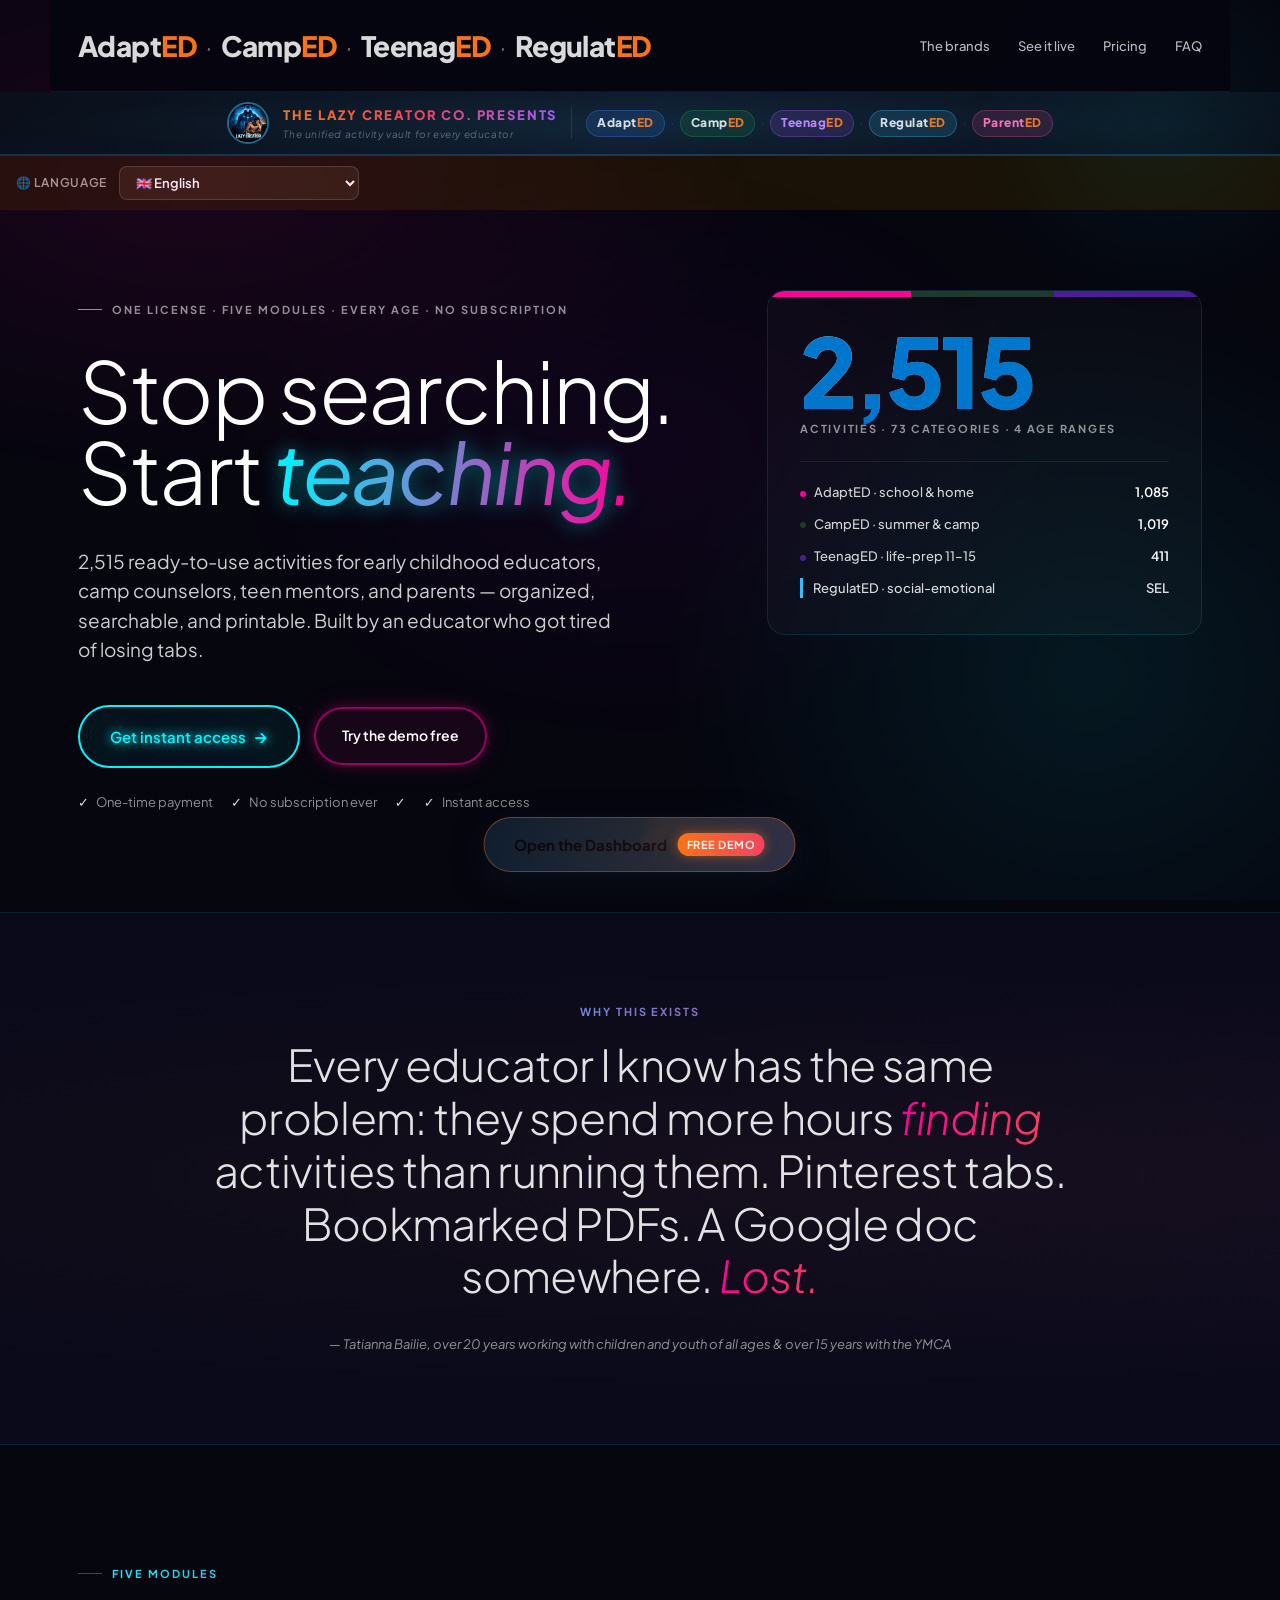
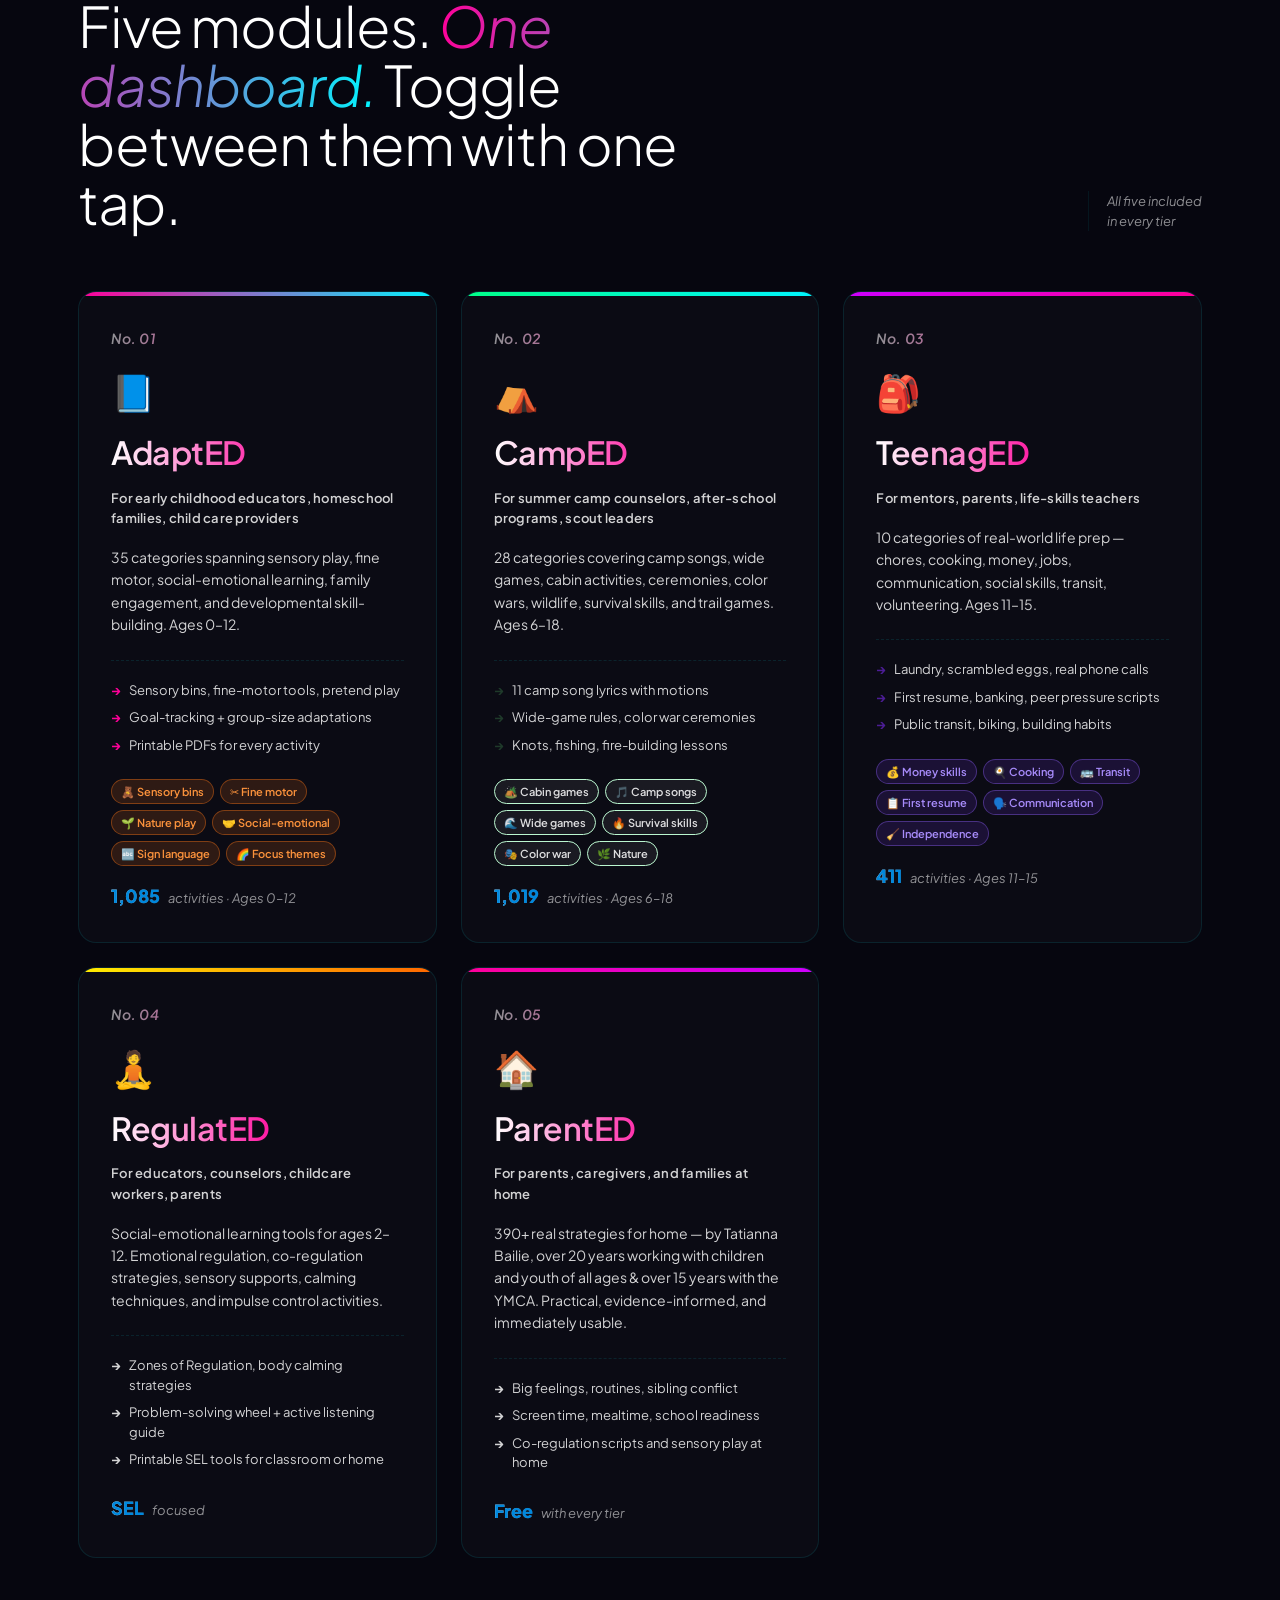
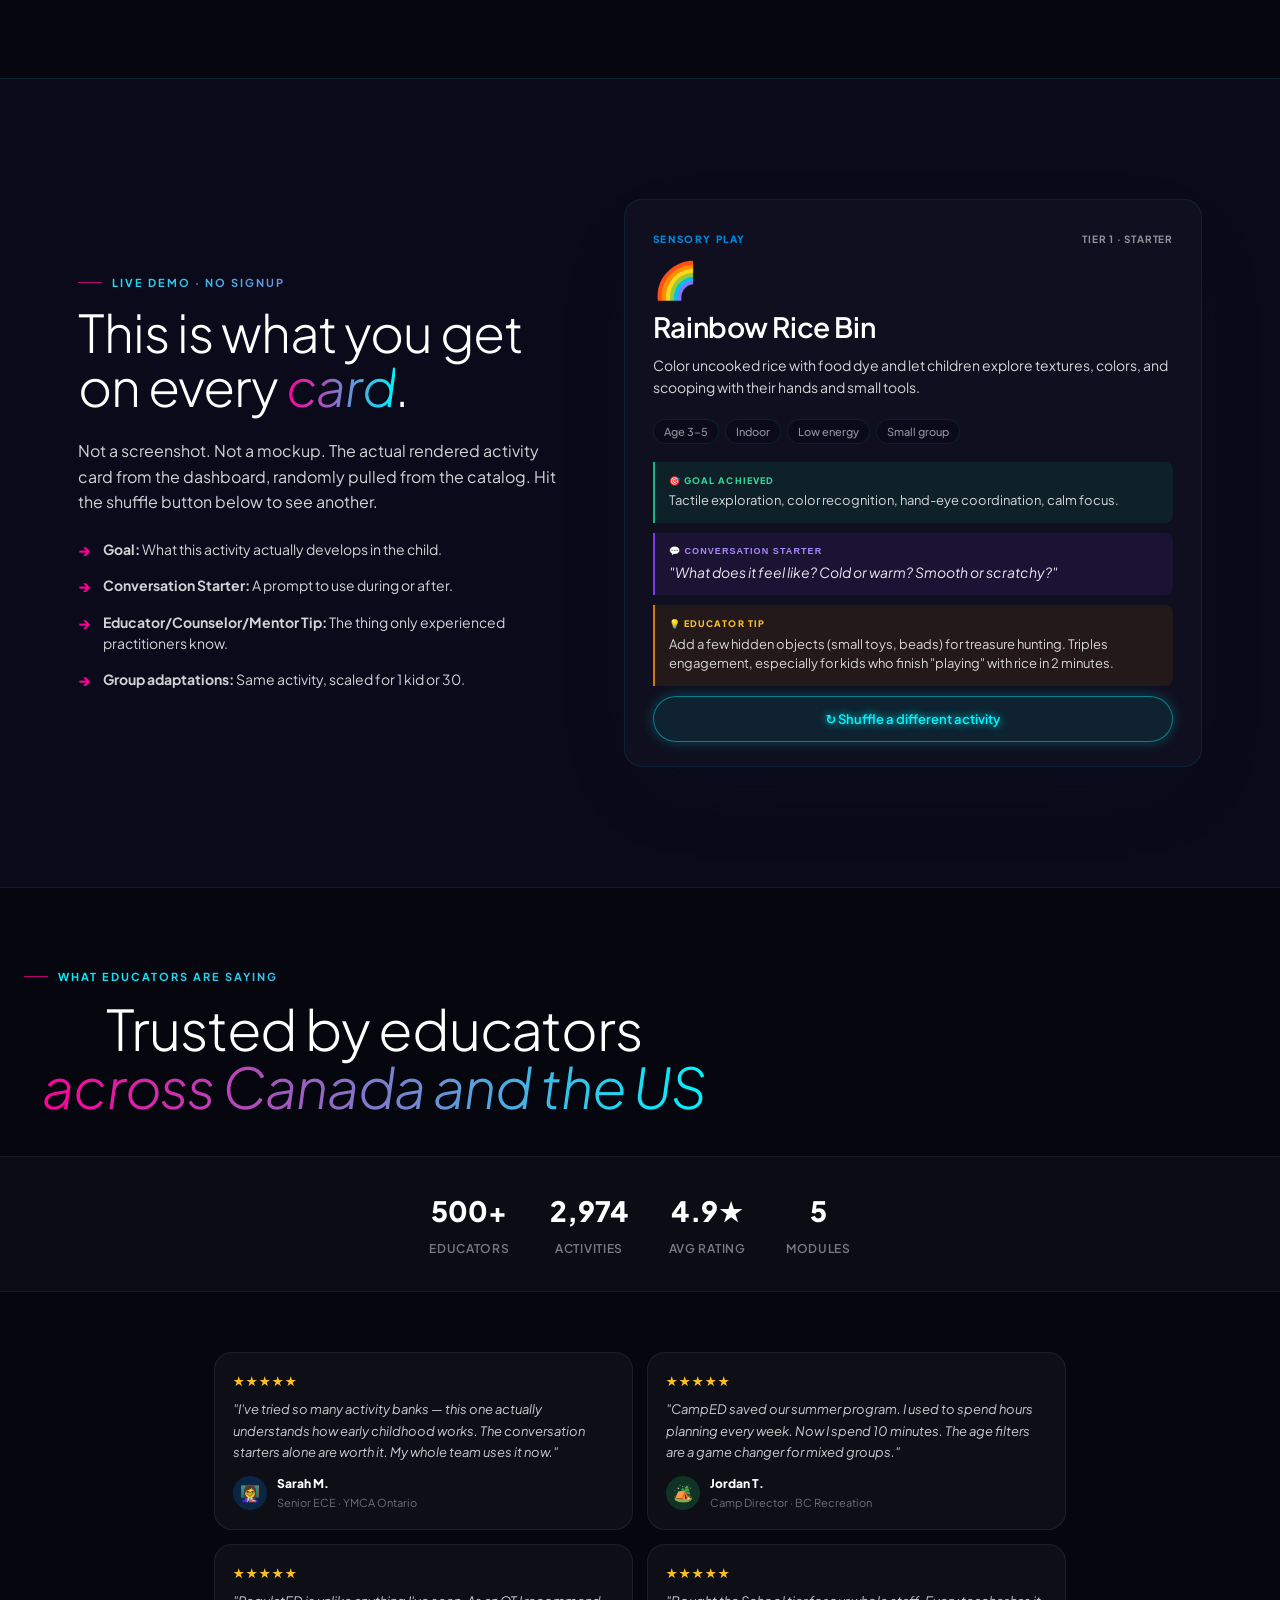
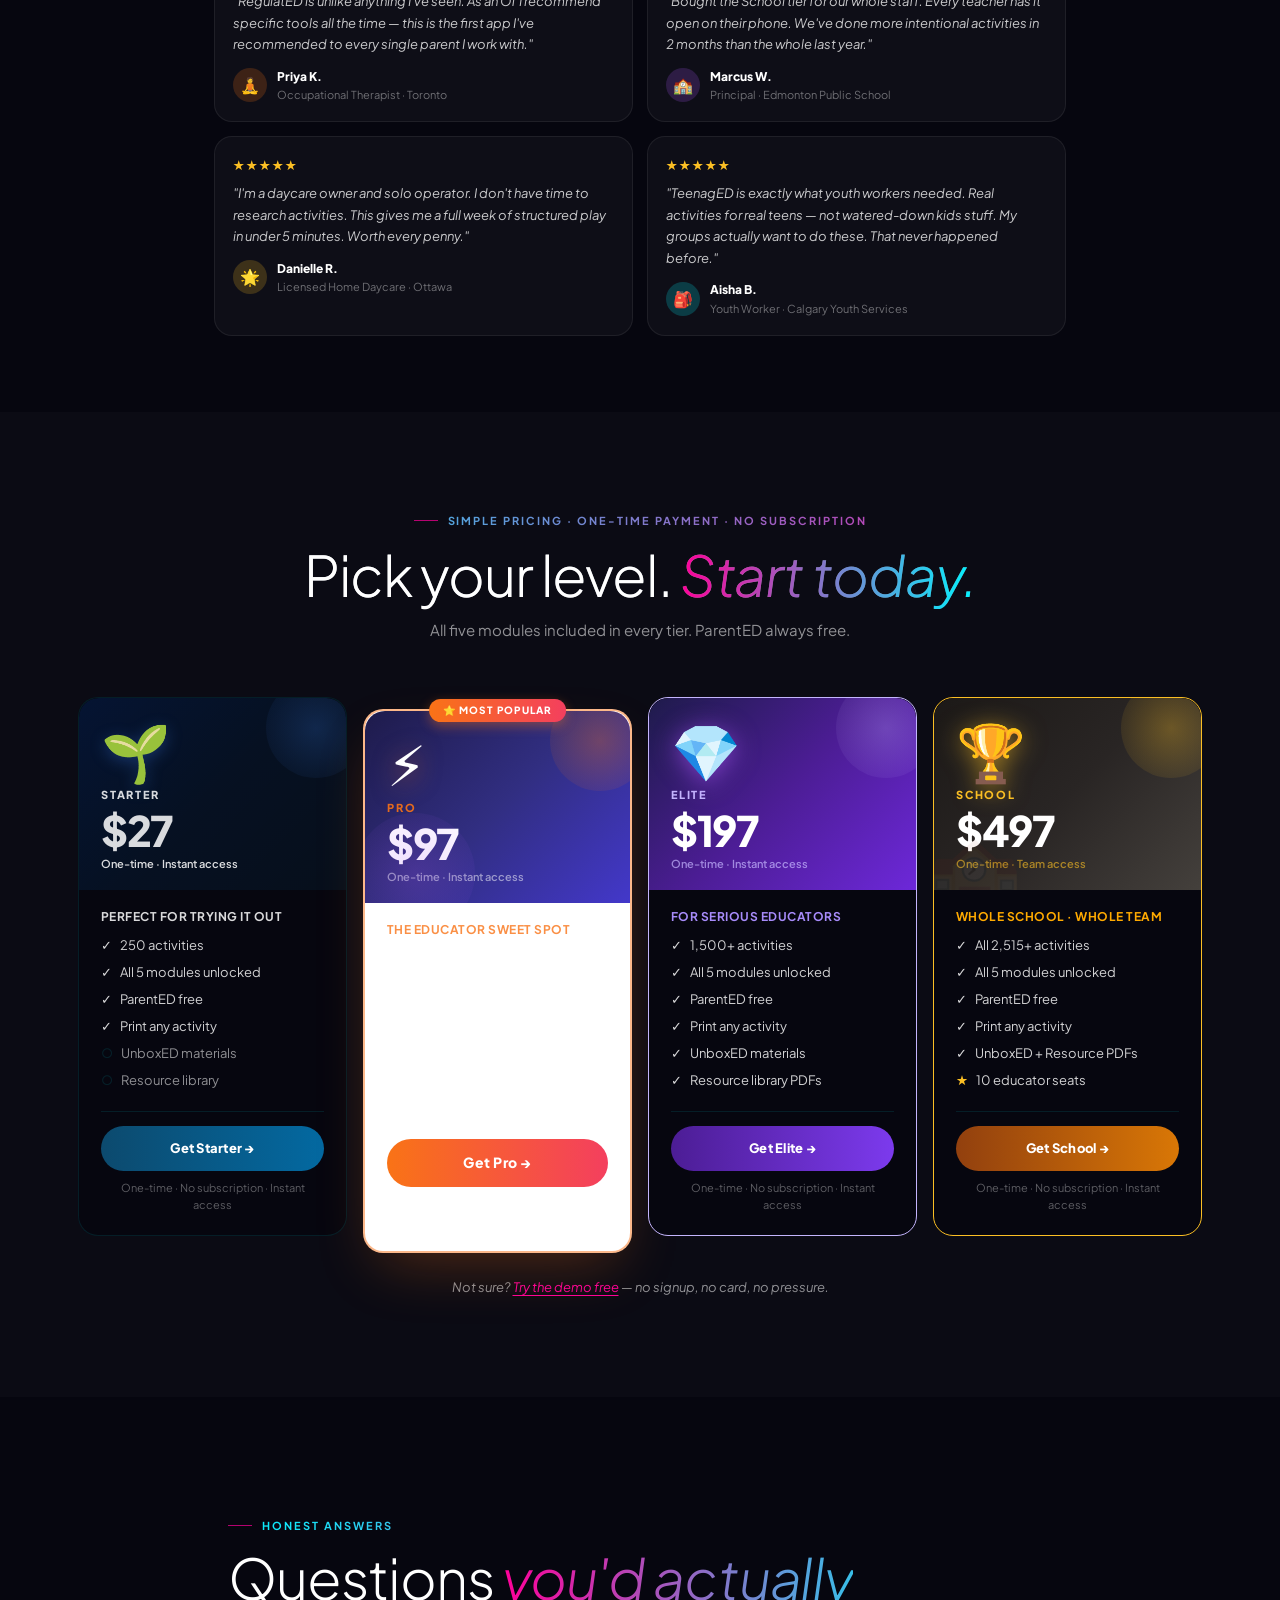
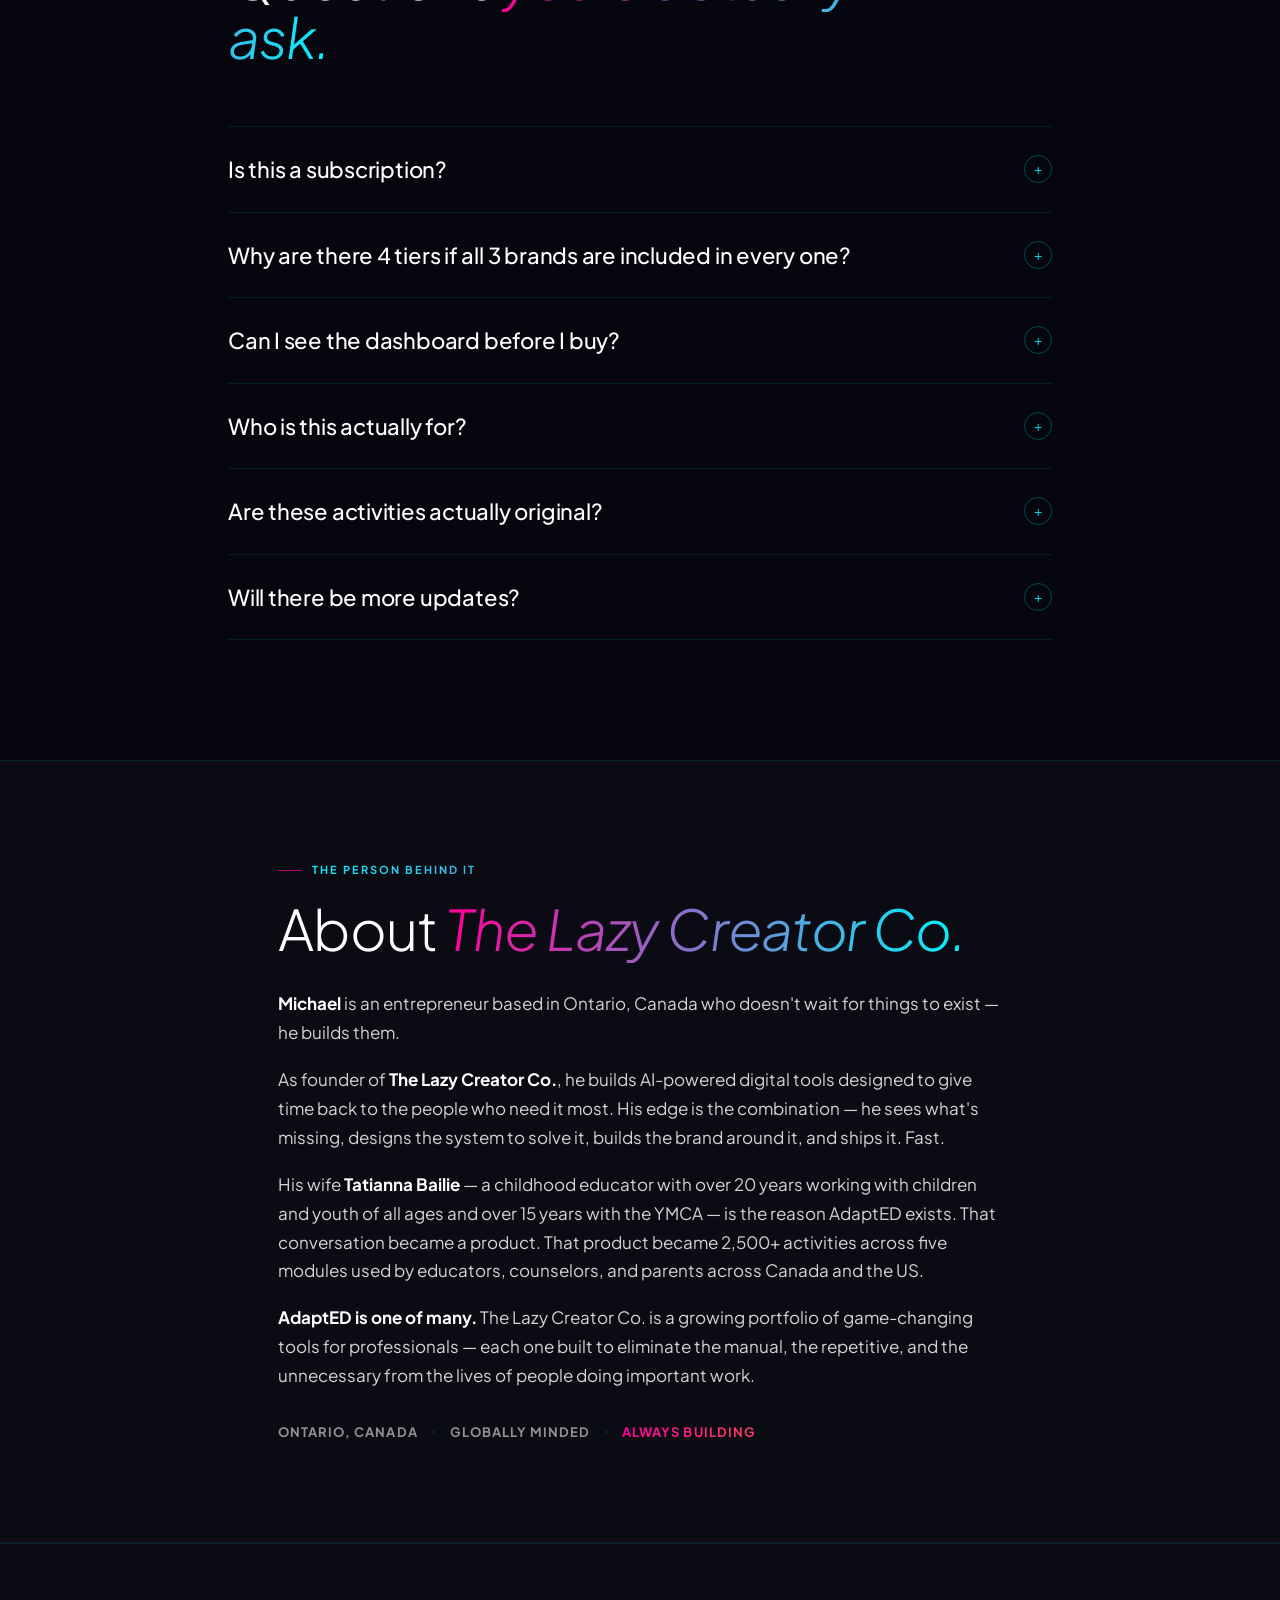
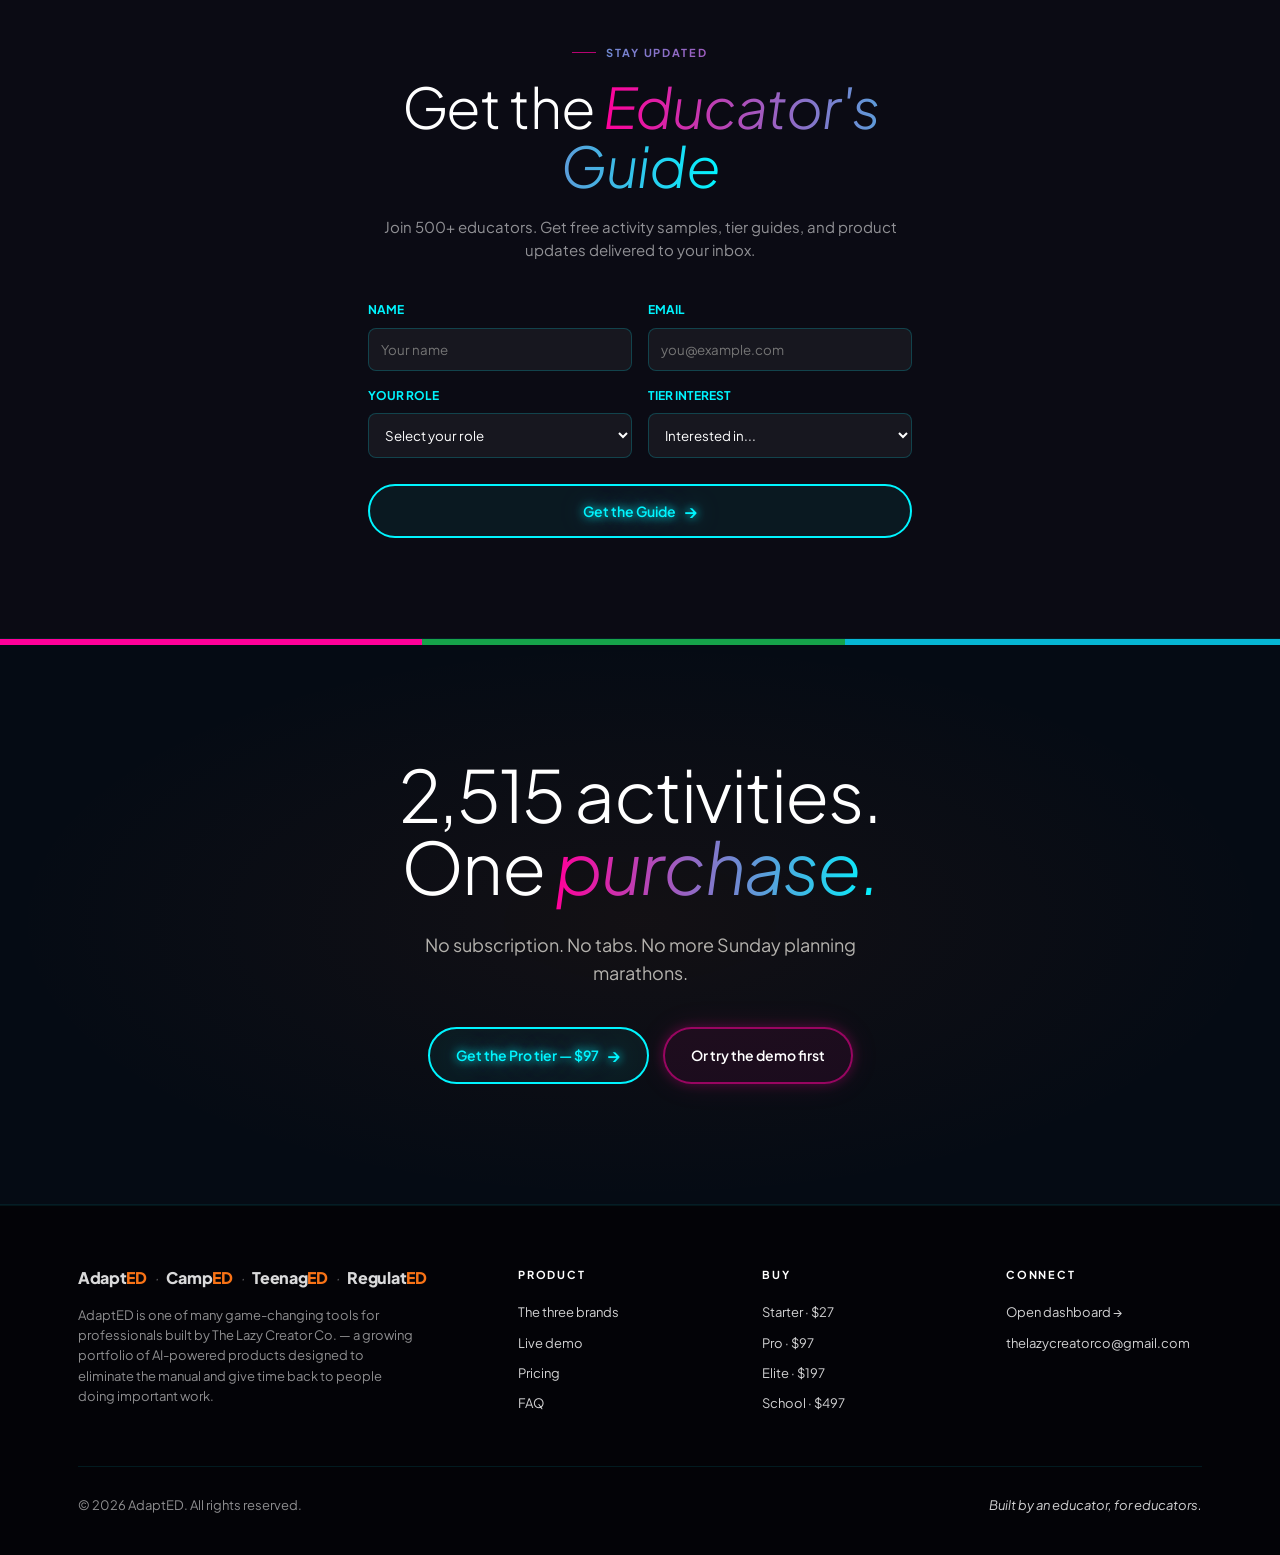
==== index.html @ 321ce607 "🚀 ELITE DEPLOY: Zero-Cost GAS Automation + Elite Visual Layer" ====
<!DOCTYPE html>
<html lang="en">
<head>
<meta charset="UTF-8">
<meta name="viewport" content="width=device-width,initial-scale=1">
<title>AdaptED · CampED · TeenagED — One Activity Vault for Every Educator, Counselor, and Mentor</title>
<meta name="description" content="2,515+ activities for educators, camps, and parents. Five modules: AdaptED, CampED, TeenagED, RegulatED, and ParentED free. One license. Every age.">
<meta property="og:title" content="The Activity Vault — One License, Every Activity">
<meta property="og:description" content="2,700+ activities. Five brand modules. Plus 550+ ParentED strategies free. From toddler sensory play to teen life-prep. Built by an educator, for educators.">
<meta property="og:type" content="website">

<link rel="preconnect" href="https://fonts.googleapis.com">
<link rel="preconnect" href="https://fonts.gstatic.com" crossorigin>
<link href="https://fonts.googleapis.com/css2?family=Plus+Jakarta+Sans:ital,wght@0,400;0,500;0,600;0,700;0,800;1,400;1,700&display=swap" rel="stylesheet">

<style>
:root{
  --paper:#faf6ee;
  --paper-2:#f3edde;
  --ink:#0f1d2e;
  --ink-2:#3b4659;
  --ink-3:#6b7a8e;
  --line:#e3dccb;
  --rule:#d4c9a8;
  --a:#e8601a;       /* AdaptED orange */
  --c:#1f3a2a;       /* CampED forest */
  --t:#4c1d95;       /* TeenagED purple */
  --t-accent:#06b6d4;
  --max:1180px;
}
*{box-sizing:border-box;margin:0;padding:0}
html{scroll-behavior:smooth;background:#faf6ee}
body{
  font-family:'Plus Jakarta Sans',system-ui,sans-serif;
  background:#faf6ee!important;
  color:var(--ink);
  font-size:17px;
  line-height:1.55;
  -webkit-font-smoothing:antialiased;
  text-rendering:optimizeLegibility;
}
img{max-width:100%;display:block}
a{color:inherit;text-decoration:none}
::selection{background:var(--ink);color:var(--paper)}

/* Editorial container with optical centering */
.wrap{max-width:var(--max);margin:0 auto;padding:0 28px}


/* ═══════════ GLOBAL ANIMATED EFFECTS ═══════════ */
@keyframes titleShimmer{0%{background-position:0% 50%}50%{background-position:100% 50%}100%{background-position:0% 50%}}
@keyframes fadeUp{from{opacity:0;transform:translateY(24px)}to{opacity:1;transform:translateY(0)}}
@keyframes glow{0%,100%{text-shadow:0 0 20px rgba(232,96,26,0.3)}50%{text-shadow:0 0 40px rgba(232,96,26,0.6),0 0 80px rgba(232,96,26,0.2)}}
@keyframes borderPulse{0%,100%{box-shadow:0 0 0 0 rgba(232,96,26,0.2)}50%{box-shadow:0 0 0 8px rgba(232,96,26,0)}}
@keyframes gradientBG{0%{background-position:0% 50%}50%{background-position:100% 50%}100%{background-position:0% 50%}}

/* Animated hero title */
h1.hero-title{
  animation:fadeUp 0.9s cubic-bezier(0.22,1,0.36,1) both;
}
h1.hero-title em{
  background:linear-gradient(90deg,#e8601a,#f43f5e,#a855f7,#3b82f6,#e8601a);
  background-size:300% 100%;
  -webkit-background-clip:text;-webkit-text-fill-color:transparent;background-clip:text;
  animation:titleShimmer 5s ease infinite;
}

/* Section eyebrows — shimmer */
.section-eyebrow,.problem-eyebrow{
  background:linear-gradient(90deg,#e8601a,#f97316,#e8601a);
  background-size:200% 100%;
  -webkit-background-clip:text;-webkit-text-fill-color:transparent;background-clip:text;
  animation:titleShimmer 3s ease infinite;
}
/* override the ::before line since text fill transparent affects it */
.section-eyebrow::before{background:var(--a)!important;opacity:0.7}

/* Section titles animate in */
.section-title{
  animation:fadeUp 0.8s cubic-bezier(0.22,1,0.36,1) both;
  animation-play-state:paused;
}
.section-title.in{animation-play-state:running}
.section-title em{
  background:linear-gradient(90deg,var(--a),#f43f5e,var(--a));
  background-size:200% 100%;
  -webkit-background-clip:text;-webkit-text-fill-color:transparent;background-clip:text;
  animation:titleShimmer 4s ease infinite;
}

/* Hero stat number */
.hero-stat-num{
  background:linear-gradient(135deg,var(--ink),#3b4659,var(--ink));
  background-size:200% 100%;
  -webkit-background-clip:text;-webkit-text-fill-color:transparent;background-clip:text;
  animation:titleShimmer 6s ease infinite;
}

/* Brand card names */
.brand-card-name{
  animation:fadeUp 0.7s cubic-bezier(0.22,1,0.36,1) both;
}

/* Hero stat card pulse */
.hero-stat{
  animation:borderPulse 3s ease infinite;
}

/* CTA buttons shimmer */
.btn-primary{
  background:linear-gradient(135deg,#e8601a,#f43f5e,#e8601a)!important;
  background-size:200% 100%!important;
  animation:gradientBG 3s ease infinite!important;
}

/* Problem quote */
.problem-quote{color:rgba(255,255,255,0.88)!important;
  animation:fadeUp 0.9s cubic-bezier(0.22,1,0.36,1) both;
  animation-play-state:paused;
}
.problem-quote.in{animation-play-state:running}
.problem-quote em{
  background:linear-gradient(90deg,var(--a),#f43f5e,var(--a));
  background-size:200% 100%;
  -webkit-background-clip:text;-webkit-text-fill-color:transparent;background-clip:text;
  animation:titleShimmer 3s ease infinite;
}

/* Big CTA */
.bigcta h2 em{
  background:linear-gradient(90deg,var(--a),#f43f5e,#a855f7,var(--a));
  background-size:300% 100%;
  -webkit-background-clip:text;-webkit-text-fill-color:transparent;background-clip:text;
  animation:titleShimmer 4s ease infinite;
}
.bigcta h2{
  animation:glow 3s ease infinite;
}

/* Brand cards hover glow */
.brand-card:hover{
  box-shadow:0 24px 60px -20px rgba(232,96,26,0.25)!important;
}

/* Demo section heading */
.demo-copy h2 em{
  background:linear-gradient(90deg,var(--a),#f43f5e,var(--a));
  background-size:200% 100%;
  -webkit-background-clip:text;-webkit-text-fill-color:transparent;background-clip:text;
  animation:titleShimmer 4s ease infinite;
}

/* Pricing section title */
#pricing .section-title{
  background:linear-gradient(90deg,var(--ink),#3b4659,var(--ink));
  background-size:200% 100%;
  -webkit-background-clip:text;-webkit-text-fill-color:transparent;background-clip:text;
  animation:titleShimmer 6s ease infinite;
}
#pricing .section-title em{
  background:linear-gradient(90deg,var(--a),#f43f5e,#a855f7,var(--a));
  background-size:300% 100%;
  -webkit-background-clip:text;-webkit-text-fill-color:transparent;background-clip:text;
  animation:titleShimmer 3.5s ease infinite;
}

/* Nav logo letters already coloured — add subtle animation */
.logo{
  animation:fadeUp 0.5s cubic-bezier(0.22,1,0.36,1) both;
}

/* Reveal all .reveal elements via IntersectionObserver (already in page) */

/* ═══════════ EXTENDED ANIMATIONS ═══════════ */

/* Nav links shimmer on hover */
.nav-links a:hover{
  background:linear-gradient(90deg,var(--a),#f43f5e,#a855f7);
  background-size:200% 100%;
  -webkit-background-clip:text;-webkit-text-fill-color:transparent;background-clip:text;
  animation:titleShimmer 2s ease infinite;
}
.nav-cta{
  background:linear-gradient(135deg,var(--ink),#1e2a3e,var(--ink))!important;
  background-size:200% 100%!important;
  animation:gradientBG 4s ease infinite!important;
  border:1px solid rgba(255,255,255,0.08);
}

/* Hero sub text fade up */
.hero-sub{animation:fadeUp 1s cubic-bezier(0.22,1,0.36,1) 0.2s both}

/* Hero action buttons fade up */
.hero-actions{animation:fadeUp 1s cubic-bezier(0.22,1,0.36,1) 0.4s both}

/* Hero stat breakdown rows — staggered */
.hero-stat-row:nth-child(1){animation:fadeUp 0.6s ease 0.2s both}
.hero-stat-row:nth-child(2){animation:fadeUp 0.6s ease 0.35s both}
.hero-stat-row:nth-child(3){animation:fadeUp 0.6s ease 0.5s both}
.hero-stat-row:nth-child(4){animation:fadeUp 0.6s ease 0.65s both}

/* Brand cards stagger in */
.brand-card:nth-child(1){animation:fadeUp 0.7s ease 0s both;animation-play-state:paused}
.brand-card:nth-child(2){animation:fadeUp 0.7s ease 0.12s both;animation-play-state:paused}
.brand-card:nth-child(3){animation:fadeUp 0.7s ease 0.24s both;animation-play-state:paused}
.brand-card:nth-child(4){animation:fadeUp 0.7s ease 0.36s both;animation-play-state:paused}
.brand-card:nth-child(5){animation:fadeUp 0.7s ease 0.48s both;animation-play-state:paused}
.brand-card.in{animation-play-state:running!important}

/* Brand card top accent bar shimmer */
.brand-card.adapted::before{background:linear-gradient(90deg,var(--a),#f43f5e,var(--a));background-size:200% 100%;animation:gradientBG 3s ease infinite}
.brand-card.camped::before{background:linear-gradient(90deg,var(--c),#22c55e,var(--c));background-size:200% 100%;animation:gradientBG 3.5s ease infinite}
.brand-card.teenaged::before{background:linear-gradient(90deg,var(--t),#38bdf8,var(--t));background-size:200% 100%;animation:gradientBG 4s ease infinite}
.brand-card.regulated::before{background:linear-gradient(90deg,#b45309,#f97316,#b45309);background-size:200% 100%;animation:gradientBG 3s ease infinite}
.brand-card.parented::before{background:linear-gradient(90deg,#be185d,#f472b6,#be185d);background-size:200% 100%;animation:gradientBG 3s ease infinite}

/* Brand card stat number glow */
.brand-card-stat strong{
  background:linear-gradient(90deg,var(--ink),#3b4659,var(--ink));
  background-size:200% 100%;
  -webkit-background-clip:text;-webkit-text-fill-color:transparent;background-clip:text;
  animation:titleShimmer 5s ease infinite;
  font-size:22px;
}

/* Demo activity card shimmer on accent */
.ac-cat{
  animation:glow 2s ease infinite;
  letter-spacing:0.2em;
}
.ac-shuffle{
  background:linear-gradient(135deg,var(--ink),#1e2a3e,var(--ink))!important;
  background-size:200% 100%!important;
  animation:gradientBG 3s ease infinite!important;
  border:1px solid rgba(255,255,255,0.06);
}

/* Activity card top border pulse */
.activity-card{
  animation:borderPulse 4s ease infinite;
}

/* FAQ question text hover shimmer */
.faq-q:hover .faq-q-text{
  background:linear-gradient(90deg,var(--ink),var(--a),var(--ink));
  background-size:200% 100%;
  -webkit-background-clip:text;-webkit-text-fill-color:transparent;background-clip:text;
  animation:titleShimmer 2s ease infinite;
}
.faq-q-icon{
  animation:borderPulse 3s ease infinite;
  border-color:rgba(232,96,26,0.4)!important;
}

/* Pricing cards animate in */
#pricing [style*="border-radius:20px"]{
  animation:fadeUp 0.7s cubic-bezier(0.22,1,0.36,1) both;
  animation-play-state:paused;
  transition:transform 0.25s,box-shadow 0.25s;
}
#pricing [style*="border-radius:20px"]:hover{
  transform:translateY(-6px);
  box-shadow:0 28px 60px -20px rgba(232,96,26,0.2)!important;
}
#pricing [style*="border-radius:20px"].in{animation-play-state:running}

/* Pro tier featured card extra glow */
#pricing [style*="background:var(--ink)"]{
  animation:borderPulse 2.5s ease infinite,fadeUp 0.7s cubic-bezier(0.22,1,0.36,1) 0.1s both!important;
  animation-play-state:running!important;
}

/* Footer logo fade */
footer .logo{animation:fadeUp 0.8s ease both;animation-play-state:paused}
footer .logo.in{animation-play-state:running}

/* Footer links shimmer on hover */
.footer-col a:hover{
  background:linear-gradient(90deg,var(--a),#f43f5e);
  background-size:200% 100%;
  -webkit-background-clip:text;-webkit-text-fill-color:transparent;background-clip:text;
  animation:titleShimmer 1.5s ease infinite;
}

/* Big CTA section background pulse */
.bigcta{
  position:relative;overflow:hidden;
}
.bigcta::after{
  content:'';position:absolute;inset:0;
  background:radial-gradient(ellipse at 50% 50%,rgba(232,96,26,0.06) 0%,transparent 70%);
  animation:borderPulse 4s ease infinite;
  pointer-events:none;
}

/* Problem section quote marks shimmer */
.problem{position:relative;overflow:hidden}
.problem::after{
  content:'';position:absolute;inset:0;
  background:radial-gradient(ellipse at 30% 50%,rgba(232,96,26,0.04) 0%,transparent 60%),
             radial-gradient(ellipse at 70% 50%,rgba(168,85,247,0.04) 0%,transparent 60%);
  pointer-events:none;animation:gradientBG 8s ease infinite;background-size:200% 100%;
}

/* Features section icons bounce on hover */
.feature:hover .feature-em{
  animation:float 0.8s ease infinite;
  display:inline-block;
}
.feature-title{animation:fadeUp 0.7s ease both;animation-play-state:paused}
.feature-title.in{animation-play-state:running}

/* Divider with mark shimmer */
.divider-with-mark span{
  background:linear-gradient(90deg,var(--ink-3),var(--a),var(--ink-3));
  background-size:200% 100%;
  -webkit-background-clip:text;-webkit-text-fill-color:transparent;background-clip:text;
  animation:titleShimmer 6s ease infinite;
}

.brand-card:nth-child(1) .brand-card-num{animation-delay:0s}
.brand-card:nth-child(2) .brand-card-num{animation-delay:0.6s}
.brand-card:nth-child(3) .brand-card-num{animation-delay:1.2s}
.brand-card:nth-child(4) .brand-card-num{animation-delay:1.8s}
.brand-card:nth-child(5) .brand-card-num{animation-delay:2.4s}

@keyframes floatBtn{0%,100%{transform:translateX(-50%) translateY(0) scale(1)}50%{transform:translateX(-50%) translateY(-6px) scale(1.02)}}
@keyframes orbitGlow{0%{box-shadow:0 0 0 0 rgba(249,115,22,0.6),0 16px 40px -8px rgba(15,29,46,0.5)}50%{box-shadow:0 0 0 12px rgba(249,115,22,0),0 24px 60px -8px rgba(249,115,22,0.3)}100%{box-shadow:0 0 0 0 rgba(249,115,22,0.6),0 16px 40px -8px rgba(15,29,46,0.5)}}
@keyframes scanline{0%{background-position:0% 0%}100%{background-position:0% 100%}}
.float-dashboard{
  background:linear-gradient(135deg,#0f1d2e,#1e2a3e,#0f1d2e)!important;
  background-size:200% 200%!important;
  animation:floatBtn 3s ease infinite, orbitGlow 2.5s ease infinite, gradientBG 4s ease infinite!important;
  border:1px solid rgba(249,115,22,0.4)!important;
  position:relative;overflow:hidden;
}
.float-dashboard::before{
  content:'';position:absolute;inset:0;
  background:linear-gradient(90deg,transparent 0%,rgba(249,115,22,0.08) 30%,rgba(168,85,247,0.08) 60%,transparent 100%);
  background-size:200% 100%;
  animation:titleShimmer 2.5s ease infinite;
  pointer-events:none;
}
.float-dashboard::after{
  content:'';position:absolute;top:-50%;left:-50%;width:200%;height:200%;
  background:conic-gradient(from 0deg,transparent 0deg,rgba(249,115,22,0.06) 60deg,transparent 120deg);
  animation:spin 6s linear infinite;
  pointer-events:none;
}
@keyframes spin{to{transform:rotate(360deg)}}
.float-dashboard span:not(.fd-pill){
  background:linear-gradient(90deg,#fff,#fed7aa,#fff,#c4b5fd,#fff);
  background-size:300% 100%;
  -webkit-background-clip:text;-webkit-text-fill-color:transparent;background-clip:text;
  animation:titleShimmer 3s ease infinite;
  font-weight:800;letter-spacing:0.01em;
}
.float-dashboard .fd-pill{
  background:linear-gradient(90deg,#f97316,#f43f5e,#a855f7,#f97316)!important;
  background-size:300% 100%!important;
  animation:titleShimmer 2s ease infinite!important;
  font-weight:900;letter-spacing:0.08em;
  box-shadow:0 0 12px rgba(249,115,22,0.5);
}

/* Section header meta text */
.section-meta{
  animation:fadeUp 0.8s ease 0.3s both;
  animation-play-state:paused;
}
.section-meta.in{animation-play-state:running}

@keyframes throb-blue{0%,100%{box-shadow:0 0 0 0 rgba(12,74,110,0.7),0 6px 20px rgba(12,74,110,0.3)}50%{box-shadow:0 0 0 10px rgba(12,74,110,0),0 10px 30px rgba(12,74,110,0.5)}}
@keyframes throb-orange{0%,100%{box-shadow:0 0 0 0 rgba(249,115,22,0.8),0 6px 20px rgba(249,115,22,0.4)}50%{box-shadow:0 0 0 12px rgba(249,115,22,0),0 12px 36px rgba(249,115,22,0.6)}}
@keyframes throb-purple{0%,100%{box-shadow:0 0 0 0 rgba(124,58,237,0.7),0 6px 20px rgba(124,58,237,0.3)}50%{box-shadow:0 0 0 10px rgba(124,58,237,0),0 10px 30px rgba(124,58,237,0.5)}}
@keyframes throb-gold{0%,100%{box-shadow:0 0 0 0 rgba(217,119,6,0.7),0 6px 20px rgba(217,119,6,0.3)}50%{box-shadow:0 0 0 10px rgba(217,119,6,0),0 10px 30px rgba(217,119,6,0.5)}}
@keyframes btnShimmer{0%{background-position:0% 50%}50%{background-position:100% 50%}100%{background-position:0% 50%}}
@keyframes btnPulse{0%,100%{transform:scale(1)}50%{transform:scale(1.03)}}
/* ─────────────────────── PAPER TEXTURE ─────────────────────── */
body::before{
  content:'';position:fixed;inset:0;pointer-events:none;z-index:1;
  background-image:
    radial-gradient(rgba(15,29,46,0.025) 1px, transparent 1px),
    radial-gradient(rgba(15,29,46,0.018) 1px, transparent 1px);
  background-size: 44px 44px, 22px 22px;
  background-position: 0 0, 11px 11px;
}
.wrap,.hero,.section,nav{position:relative;z-index:2}

/* ─────────────────────── NAV ─────────────────────── */
nav{
  display:flex;align-items:center;justify-content:space-between;
  padding:24px 28px;max-width:var(--max);margin:0 auto;
  border-bottom:1px solid var(--line);
}
.logo{
  font-family:'Plus Jakarta Sans',sans-serif;font-weight:900;font-size:28px;
  letter-spacing:-0.02em;
  display:flex;align-items:baseline;gap:2px;
}
.logo .b1{color:#fff}
.logo .plus{color:rgba(255,255,255,0.4);font-weight:300;margin:0 6px;font-style:italic}
.logo .b2{color:var(--c)}
.logo .b3{color:var(--t)}
.logo .b4{color:#38bdf8}
@media(max-width:600px){.logo{font-size:16px!important}.logo .plus{margin:0 3px}}
.nav-links{display:flex;gap:28px;align-items:center;font-size:13px;font-weight:500}
.nav-links a{color:rgba(255,255,255,0.7);transition:color 0.2s}
.nav-links a:hover{color:var(--ink)}
.nav-cta{
  background:var(--ink);color:var(--paper);
  padding:9px 18px;border-radius:100px;font-size:13px;font-weight:600;
  transition:transform 0.2s, box-shadow 0.2s;
}
.nav-cta:hover{transform:translateY(-1px);box-shadow:0 8px 24px -8px rgba(15,29,46,0.4)}
@media(max-width:680px){.nav-links a:not(.nav-cta){display:none}}

/* Floating dashboard button */
.float-dashboard{
  position:fixed;bottom:28px;left:50%;transform:translateX(-50%);
  z-index:99;
  background:var(--ink);color:var(--paper);
  padding:15px 30px;border-radius:100px;
  font-family:'Plus Jakarta Sans',sans-serif;
  font-size:15px;font-weight:700;text-decoration:none;
  display:flex;align-items:center;gap:10px;
  box-shadow:0 10px 36px -6px rgba(15,29,46,0.5);
  transition:transform 0.18s,box-shadow 0.18s;
  white-space:nowrap;
}
.float-dashboard:hover{
  transform:translateX(-50%) translateY(-4px);
  box-shadow:0 18px 44px -8px rgba(15,29,46,0.55);
}
.float-dashboard .fd-pill{
  background:var(--a);color:#fff;
  padding:3px 10px;border-radius:100px;
  font-size:11px;font-weight:700;letter-spacing:0.04em;
  text-transform:uppercase;
}
@media print{.float-dashboard{display:none}}

/* ─────────────────────── HERO ─────────────────────── */
.hero{
  padding:80px 0 100px;
  position:relative;
}
.hero-grid{
  display:grid;
  grid-template-columns:1.4fr 1fr;
  gap:80px;
  align-items:start;
}
.hero-eyebrow{
  display:inline-flex;align-items:center;gap:10px;
  font-size:11px;font-weight:700;letter-spacing:0.18em;text-transform:uppercase;
  color:var(--ink-3);margin-bottom:32px;
}
.hero-eyebrow::before{
  content:'';width:24px;height:1px;background:var(--ink-3);
}
h1.hero-title{
  font-family:'Plus Jakarta Sans',sans-serif;
  font-size:clamp(48px,6.6vw,86px);
  font-weight:300;
  line-height:0.95;
  letter-spacing:-0.025em;
  color:var(--ink);
  margin-bottom:36px;
}
h1.hero-title em{
  font-style:italic;
  font-weight:400;
}
h1.hero-title .a{color:var(--a)}
h1.hero-title .c{color:var(--c)}
h1.hero-title .t{color:var(--t)}
.hero-sub{
  font-size:19px;line-height:1.55;color:rgba(255,255,255,0.8);
  max-width:540px;margin-bottom:40px;
}
.hero-actions{display:flex;gap:14px;align-items:center;flex-wrap:wrap}
.btn{
  display:inline-flex;align-items:center;gap:8px;
  padding:16px 26px;border-radius:100px;
  font-size:14px;font-weight:600;
  transition:transform 0.2s, box-shadow 0.2s;
  cursor:pointer;border:none;font-family:inherit;
}
.btn-primary{
  background:var(--ink);color:var(--paper);
}
.btn-primary:hover{transform:translateY(-2px);box-shadow:0 12px 32px -10px rgba(15,29,46,0.5)}
.btn-secondary{
  background:transparent;color:var(--ink);
  border:1.5px solid var(--ink);
}
.btn-secondary:hover{background:var(--ink);color:var(--paper)}
.btn-arrow{font-size:18px;line-height:1}

/* Hero stat block */
.hero-stat{
  background:var(--paper-2);
  border:1px solid var(--line);
  padding:36px 32px;
  border-radius:18px;
  position:relative;
  overflow:hidden;
}
.hero-stat::before{
  content:'';position:absolute;top:0;left:0;right:0;height:6px;
  background:linear-gradient(90deg,var(--a) 0% 33%,var(--c) 33% 66%,var(--t) 66% 100%);
}
.hero-stat-num{
  font-family:'Plus Jakarta Sans',sans-serif;
  font-size:96px;font-weight:200;
  line-height:0.9;letter-spacing:-0.04em;
  color:var(--ink);
  margin-bottom:6px;
}
.hero-stat-label{
  font-size:11px;font-weight:700;letter-spacing:0.16em;text-transform:uppercase;
  color:var(--ink-3);margin-bottom:24px;
}
.hero-stat-breakdown{
  display:flex;flex-direction:column;gap:12px;
  border-top:1px solid var(--line);padding-top:20px;
}
.hero-stat-row{
  display:flex;align-items:baseline;justify-content:space-between;
  font-size:13px;
}
.hero-stat-row .k{color:var(--ink-2);font-weight:500}
.hero-stat-row .v{font-family:'Plus Jakarta Sans',sans-serif;font-weight:600;color:var(--ink)}
.hero-stat-row.a .k::before{content:'';display:inline-block;width:6px;height:6px;background:var(--a);border-radius:50%;margin-right:8px;vertical-align:middle}
.hero-stat-row.c .k::before{content:'';display:inline-block;width:6px;height:6px;background:var(--c);border-radius:50%;margin-right:8px;vertical-align:middle}
.hero-stat-row.t .k::before{content:'';display:inline-block;width:6px;height:6px;background:var(--t);border-radius:50%;margin-right:8px;vertical-align:middle}

@media(max-width:840px){
  .hero{padding:36px 0 48px}
  .hero-grid{grid-template-columns:1fr;gap:32px}
  .hero-stat-num{font-size:64px}
  h1.hero-title{font-size:clamp(40px,10vw,68px)}
  .hero-sub{font-size:16px}
  .btn{padding:14px 22px;font-size:13px}
}

/* ─────────────────────── DIVIDER ─────────────────────── */
.divider{
  border:none;height:1px;background:var(--rule);
  margin:0;
}
.divider-with-mark{
  display:flex;align-items:center;justify-content:center;
  margin:0;padding:32px 0;
}
.divider-with-mark::before,
.divider-with-mark::after{
  content:'';flex:1;height:1px;background:var(--rule);
}
.divider-with-mark span{
  font-family:'Plus Jakarta Sans',sans-serif;font-style:italic;color:var(--ink-3);
  padding:0 24px;font-size:14px;
}

/* ─────────────────────── PROBLEM SECTION ─────────────────────── */
.problem{padding:90px 0;background:var(--paper-2);border-top:1px solid var(--line);border-bottom:1px solid var(--line)}
.problem-eyebrow{font-size:11px;font-weight:700;letter-spacing:0.18em;text-transform:uppercase;color:var(--a);margin-bottom:18px;text-align:center}
.problem-quote{
  font-family:'Plus Jakarta Sans',sans-serif;
  font-size:clamp(28px,3.8vw,44px);
  font-weight:300;
  line-height:1.2;
  letter-spacing:-0.015em;
  text-align:center;
  max-width:900px;margin:0 auto;
  color:var(--ink);
}
.problem-quote em{font-style:italic;color:var(--a)}
.problem-attr{
  text-align:center;
  margin-top:32px;
  font-size:13px;color:var(--ink-3);font-style:italic;
}

/* ─────────────────────── BRAND SHOWCASE ─────────────────────── */
.brands{padding:120px 0}
.section-header{
  display:flex;align-items:end;justify-content:space-between;
  margin-bottom:60px;gap:40px;flex-wrap:wrap;
}
.section-eyebrow{
  font-size:11px;font-weight:700;letter-spacing:0.18em;text-transform:uppercase;
  color:var(--ink-3);margin-bottom:14px;
  display:flex;align-items:center;gap:10px;
}
.section-eyebrow::before{content:'';width:24px;height:1px;background:var(--ink-3)}
.section-title{
  font-family:'Plus Jakarta Sans',sans-serif;
  font-size:clamp(36px,4.6vw,56px);
  font-weight:300;
  line-height:1.05;letter-spacing:-0.02em;
  max-width:700px;
}
.section-title em{font-style:italic}
.section-meta{
  font-size:13px;color:var(--ink-3);
  font-family:'Plus Jakarta Sans',sans-serif;font-style:italic;
  border-left:1px solid var(--rule);padding-left:18px;
}

.brand-grid{
  display:grid;grid-template-columns:repeat(3,1fr);gap:24px;
}
.brand-card{
  background:var(--paper);
  border:1px solid var(--line);
  border-radius:18px;
  padding:36px 32px 32px;
  position:relative;overflow:hidden;
  transition:transform 0.3s ease, box-shadow 0.3s ease;
}
.brand-card:hover{transform:translateY(-4px);box-shadow:0 24px 48px -24px rgba(15,29,46,0.18)}
.brand-card::before{
  content:'';position:absolute;top:0;left:0;right:0;height:4px;
}
.brand-card.adapted::before{background:var(--a)}
.brand-card.camped::before{background:var(--c)}
.brand-card.teenaged::before{background:var(--t)}
.brand-card.regulated::before{background:#b45309}
.brand-card.parented::before{background:#be185d}
.brand-card-num{
  font-family:'Plus Jakarta Sans',sans-serif;font-size:14px;font-weight:600;
  letter-spacing:0.04em;margin-bottom:24px;font-style:italic;
  background:linear-gradient(90deg,var(--ink-3),var(--a),#f43f5e,#a855f7,var(--ink-3));
  background-size:300% 100%;
  -webkit-background-clip:text;-webkit-text-fill-color:transparent;background-clip:text;
  animation:titleShimmer 4s ease infinite;
}
.brand-card-em{font-size:36px;line-height:1;margin-bottom:18px}
.brand-card-name{
  font-family:'Plus Jakarta Sans',sans-serif;
  font-size:32px;font-weight:600;letter-spacing:-0.015em;
  margin-bottom:10px;
  background:linear-gradient(90deg,var(--ink),var(--a),#f43f5e,#a855f7,#3b82f6,var(--ink));
  background-size:300% 100%;
  -webkit-background-clip:text;-webkit-text-fill-color:transparent;background-clip:text;
  animation:titleShimmer 5s ease infinite;
}
.brand-card:nth-child(1) .brand-card-name{animation-delay:0s}
.brand-card:nth-child(2) .brand-card-name{animation-delay:0.8s}
.brand-card:nth-child(3) .brand-card-name{animation-delay:1.6s}
.brand-card:nth-child(4) .brand-card-name{animation-delay:2.4s}
.brand-card:nth-child(5) .brand-card-name{animation-delay:3.2s}
/* brand card list bullet colors */
.brand-card-tag{
  font-size:13px;font-weight:600;color:var(--ink-2);
  margin-bottom:18px;letter-spacing:0.02em;
}
.brand-card-desc{
  font-size:14px;line-height:1.6;color:var(--ink-2);
  margin-bottom:24px;
}
.brand-card-list{
  list-style:none;display:flex;flex-direction:column;gap:8px;
  border-top:1px dashed var(--line);padding-top:20px;
  margin-bottom:24px;
}
.brand-card-list li{
  font-size:13px;color:var(--ink-2);
  padding-left:18px;position:relative;line-height:1.5;
}
.brand-card-list li::before{
  content:'→';position:absolute;left:0;top:0;
  font-weight:700;
}
.brand-card.adapted .brand-card-list li::before{color:var(--a)}
.brand-card.camped .brand-card-list li::before{color:var(--c)}
.brand-card.teenaged .brand-card-list li::before{color:var(--t)}
.brand-card-stat{
  font-family:'Plus Jakarta Sans',sans-serif;
  font-size:13px;color:var(--ink-3);font-style:italic;
  display:flex;align-items:baseline;gap:8px;
}
.brand-card-stat strong{
  font-style:normal;color:var(--ink);font-weight:600;font-size:18px;
}

@media(max-width:880px){
  .brand-grid{grid-template-columns:1fr;gap:18px}
  .brands{padding:80px 0}
}

/* ─────────────────────── LIVE DEMO CARD ─────────────────────── */
.demo{padding:120px 0;background:var(--paper-2);border-top:1px solid var(--line);border-bottom:1px solid var(--line)}
.demo-grid{
  display:grid;grid-template-columns:1fr 1.2fr;gap:64px;align-items:center;
}
.demo-copy h2{
  font-family:'Plus Jakarta Sans',sans-serif;
  font-size:clamp(36px,4.4vw,52px);
  font-weight:300;line-height:1.05;letter-spacing:-0.02em;
  margin-bottom:24px;
}
.demo-copy h2 em{font-style:italic;color:var(--a)}
.demo-copy p{
  font-size:16px;color:var(--ink-2);line-height:1.6;
  margin-bottom:18px;
}
.demo-copy .demo-list{
  list-style:none;margin-top:24px;display:flex;flex-direction:column;gap:14px;
}
.demo-copy .demo-list li{
  display:flex;align-items:start;gap:12px;font-size:14px;color:var(--ink-2);
}
.demo-copy .demo-list .check{
  color:var(--a);font-weight:800;flex-shrink:0;font-size:16px;line-height:1.4;
}

/* The actual interactive demo card */
.activity-card{
  background:var(--paper);
  border:1px solid var(--line);
  border-radius:18px;
  padding:32px 28px 24px;
  box-shadow:0 32px 80px -32px rgba(15,29,46,0.25);
  position:relative;
  border-top:4px solid var(--card-accent,var(--a));
  transition:border-color 0.4s ease;
}
.ac-meta{
  display:flex;align-items:center;justify-content:space-between;
  margin-bottom:14px;
}
.ac-cat{
  font-size:10px;font-weight:700;letter-spacing:0.16em;text-transform:uppercase;
  color:var(--card-accent,var(--a));
  transition:color 0.4s ease;
}
.ac-tier{
  font-size:10px;font-weight:700;letter-spacing:0.08em;text-transform:uppercase;
  color:var(--ink-3);
}
.ac-em{font-size:36px;line-height:1;margin-bottom:14px}
.ac-title{
  font-family:'Plus Jakarta Sans',sans-serif;
  font-size:28px;font-weight:600;letter-spacing:-0.015em;line-height:1.15;
  margin-bottom:12px;color:var(--ink);
}
.ac-desc{
  font-size:14px;line-height:1.55;color:var(--ink-2);
  margin-bottom:20px;
}
.ac-block{
  padding:12px 14px;border-radius:0 8px 8px 0;
  font-size:13px;line-height:1.5;color:var(--ink-2);
  margin-bottom:10px;
}
.ac-block strong{
  display:block;font-size:9px;letter-spacing:0.12em;text-transform:uppercase;
  font-weight:800;margin-bottom:4px;
}
.ac-goal{background:rgba(16,185,129,0.1);border-left:2px solid #10b981}
.ac-goal strong{color:#34d399}
.ac-conv{background:rgba(124,58,237,0.1);border-left:2px solid #7c3aed;font-style:italic;font-family:'Plus Jakarta Sans',sans-serif;font-size:14px;color:rgba(255,255,255,0.9)}
.ac-conv strong{color:#a78bfa;font-style:normal;font-family:'Inter',sans-serif}
.ac-tip{background:rgba(217,119,6,0.1);border-left:2px solid #d97706}
.ac-tip strong{color:#fbbf24}

.ac-tags{display:flex;flex-wrap:wrap;gap:6px;margin:14px 0 18px}
.ac-tag{
  font-size:11px;padding:3px 10px;border:1px solid var(--line);border-radius:100px;
  color:var(--ink-3);background:var(--paper-2);font-weight:500;
}

.ac-shuffle{
  display:flex;align-items:center;justify-content:center;gap:8px;
  width:100%;padding:14px;border-radius:100px;
  background:var(--ink);color:var(--paper);
  font-family:inherit;font-weight:600;font-size:13px;border:none;cursor:pointer;
  transition:transform 0.2s, box-shadow 0.2s;
  margin-top:8px;
}
.ac-shuffle:hover{transform:translateY(-1px);box-shadow:0 8px 20px -6px rgba(15,29,46,0.4)}
.ac-shuffle:active{transform:translateY(0)}

@media(max-width:880px){
  .demo-grid{grid-template-columns:1fr;gap:40px}
  .demo{padding:80px 0}
}

/* ─────────────────────── TIER COMPARISON ─────────────────────── */
.tiers{padding:120px 0}
.tier-table{
  border:1px solid var(--line);border-radius:18px;overflow:hidden;
  background:var(--paper);
  margin-top:60px;
}
.tier-row{
  display:grid;
  grid-template-columns:1.4fr repeat(4,1fr);
  align-items:center;
  border-bottom:1px solid var(--line);
}
.tier-row:last-child{border-bottom:none}
.tier-row > div{padding:18px 16px;font-size:14px}
.tier-row.head > div{
  font-family:'Plus Jakarta Sans',sans-serif;
  font-weight:600;font-size:13px;
  letter-spacing:0.04em;text-transform:uppercase;
  color:var(--ink-3);
  background:var(--paper-2);
  text-align:center;
}
.tier-row.head > div:first-child{text-align:left}
.tier-row .label{font-weight:600;color:var(--ink)}
.tier-row .label small{display:block;font-weight:400;color:var(--ink-3);font-size:12px;margin-top:2px}
.tier-row .v{text-align:center;color:var(--ink-2)}
.tier-row .v.yes{color:#16a34a;font-weight:700;font-size:14px}
.tier-row .v.yes::before{content:'✓'}
.tier-row .v.no{color:var(--line);font-weight:700;font-size:18px}
.tier-row .v.no::before{content:'○'}
.tier-row.cta-row{background:var(--paper-2)}
.tier-row.cta-row > div{padding:24px 16px}
.tier-price{
  font-family:'Plus Jakarta Sans',sans-serif;
  font-size:32px;font-weight:600;color:var(--ink);
  text-align:center;line-height:1;letter-spacing:-0.02em;
}
.tier-price small{display:block;font-size:11px;color:var(--ink-3);font-weight:500;margin-top:4px;letter-spacing:0.04em;text-transform:uppercase;font-family:'Inter',sans-serif}
.tier-cta{
  display:inline-block;padding:11px 20px;border-radius:100px;
  font-size:12px;font-weight:600;text-align:center;width:100%;
  background:var(--ink);color:var(--paper);
  transition:transform 0.2s, box-shadow 0.2s;
}
.tier-cta:hover{transform:translateY(-1px);box-shadow:0 8px 20px -6px rgba(15,29,46,0.4)}
.tier-cta.featured{background:var(--a)}

.tier-featured-badge{
  display:inline-block;font-size:9px;letter-spacing:0.16em;text-transform:uppercase;
  font-weight:700;color:var(--paper);background:var(--a);
  padding:3px 8px;border-radius:100px;margin-bottom:6px;
}

@media(max-width:880px){
  .tiers{padding:80px 0}
  /* Stack tier table on mobile */
  .tier-table{border:none;background:transparent}
  .tier-row{
    grid-template-columns:1fr;
    border:1px solid var(--line);border-radius:14px;
    background:var(--paper);
    margin-bottom:14px;
    padding:0;
  }
  .tier-row.head{display:none}
  .tier-row > div{padding:14px 18px;text-align:left !important;border-bottom:1px solid var(--line);display:flex;justify-content:space-between;align-items:center}
  .tier-row > div:last-child{border-bottom:none}
  .tier-row > div::before{
    content:attr(data-label);
    font-size:11px;font-weight:700;letter-spacing:0.1em;text-transform:uppercase;
    color:var(--ink-3);margin-right:12px;
  }
  .tier-row .label::before{content:''}
  .tier-row.cta-row{background:var(--paper-2)}
  .tier-price{text-align:right;font-size:24px}
  .tier-cta{width:auto;padding:9px 16px}
}

/* ─────────────────────── FEATURE STRIP ─────────────────────── */
.features{padding:120px 0;background:var(--paper-2);border-top:1px solid var(--line);border-bottom:1px solid var(--line)}
.feature-grid{
  display:grid;grid-template-columns:repeat(3,1fr);gap:32px;
  margin-top:60px;
}
.feature{
  padding:0;
}
.feature-em{
  font-size:28px;margin-bottom:18px;line-height:1;
  display:inline-block;padding:14px;background:var(--paper);
  border-radius:14px;border:1px solid var(--line);
}
.feature-title{
  font-family:'Plus Jakarta Sans',sans-serif;
  font-size:22px;font-weight:600;letter-spacing:-0.01em;line-height:1.2;
  margin-bottom:10px;
}
.feature-desc{font-size:14px;color:var(--ink-2);line-height:1.55}

@media(max-width:880px){
  .feature-grid{grid-template-columns:1fr;gap:28px}
  .features{padding:80px 0}
}

/* ─────────────────────── FAQ ─────────────────────── */
.faq{padding:120px 0;max-width:880px;margin:0 auto}
.faq-list{margin-top:60px;border-top:1px solid var(--line)}
.faq-item{
  border-bottom:1px solid var(--line);
  padding:28px 0;
}
.faq-q{
  display:flex;align-items:start;justify-content:space-between;gap:24px;
  cursor:pointer;list-style:none;
}
.faq-q::-webkit-details-marker{display:none}
.faq-q-text{
  font-family:'Plus Jakarta Sans',sans-serif;
  font-size:22px;font-weight:500;letter-spacing:-0.01em;line-height:1.3;
  color:var(--ink);
}
.faq-q-icon{
  flex-shrink:0;width:28px;height:28px;border-radius:50%;
  border:1px solid var(--ink);display:flex;align-items:center;justify-content:center;
  font-size:14px;font-weight:300;transition:transform 0.3s;
}
details[open] .faq-q-icon{transform:rotate(45deg)}
.faq-a{
  margin-top:18px;font-size:15px;color:var(--ink-2);line-height:1.65;
  max-width:680px;
}
.faq-a strong{color:var(--ink);font-weight:600}

@media(max-width:880px){.faq{padding:80px 0}}

/* ─────────────────────── BIG CTA ─────────────────────── */
.bigcta{
  padding:120px 0;text-align:center;
  background:var(--ink);color:var(--paper);
  position:relative;overflow:hidden;
}
.bigcta::before{
  content:'';position:absolute;top:0;left:0;right:0;height:6px;
  background:linear-gradient(90deg,var(--a) 0% 33%,#16a34a 33% 66%,var(--t-accent) 66% 100%);
}
.bigcta h2{
  font-family:'Plus Jakarta Sans',sans-serif;
  font-size:clamp(40px,5.6vw,72px);
  font-weight:300;line-height:1;letter-spacing:-0.025em;
  margin-bottom:28px;
}
.bigcta h2 em{font-style:italic;color:var(--a)}
.bigcta p{
  font-size:18px;color:rgba(250,246,238,0.7);
  max-width:520px;margin:0 auto 40px;line-height:1.55;
}
.bigcta .btn-primary{
  background:var(--paper);color:var(--ink);
}
.bigcta .btn-primary:hover{box-shadow:0 12px 32px -10px rgba(250,246,238,0.4)}
.bigcta-row{display:flex;gap:14px;justify-content:center;flex-wrap:wrap}
.bigcta .btn-secondary{
  border-color:var(--paper);color:var(--paper);
}
.bigcta .btn-secondary:hover{background:var(--paper);color:var(--ink)}

/* ─────────────────────── FOOTER ─────────────────────── */
footer{
  padding:60px 0 40px;font-size:13px;color:var(--ink-3);
  border-top:1px solid var(--line);
}
.footer-grid{
  display:grid;grid-template-columns:2fr 1fr 1fr 1fr;gap:48px;
  margin-bottom:48px;
}
.footer-about p{font-size:13px;line-height:1.55;margin-top:14px;max-width:340px}
.footer-col h5{
  font-size:11px;letter-spacing:0.16em;text-transform:uppercase;
  color:var(--ink);font-weight:700;margin-bottom:14px;
}
.footer-col a{display:block;color:var(--ink-2);padding:5px 0;font-size:13px}
.footer-col a:hover{color:var(--ink)}
.footer-bottom{
  border-top:1px solid var(--line);
  padding-top:28px;
  display:flex;align-items:center;justify-content:space-between;flex-wrap:wrap;gap:14px;
}
.footer-bottom em{font-style:italic;color:var(--ink-2)}

@media(max-width:840px){
  .footer-grid{grid-template-columns:1fr 1fr;gap:32px}
}

/* Reveal animation on scroll */
@media (prefers-reduced-motion: no-preference) {
  .reveal{opacity:0;transform:translateY(20px);transition:opacity 0.8s ease, transform 0.8s ease}
  .reveal.in{opacity:1;transform:translateY(0)}
}

/* ═══════════════════════════════════════════════════════════
   ⚡ NEON OVERRIDE — Activity Vault v9-NEON
   Everything is alive. Everything glows. Everything floats.
═══════════════════════════════════════════════════════════ */

:root{
  --n-pink:#ff0099;
  --n-cyan:#00f5ff;
  --n-green:#00ff88;
  --n-purple:#cc00ff;
  --n-yellow:#ffee00;
  --n-orange:#ff6600;
  --paper:#06060f;
  --paper-2:#0a0a1a;
  --ink:#ffffff;
  --ink-2:rgba(255,255,255,0.82);
  --ink-3:rgba(255,255,255,0.55);
  --line:rgba(0,245,255,0.1);
  --rule:rgba(0,245,255,0.07);
  --a:var(--n-pink);
}

html{background:#06060f!important}
body{background:#06060f!important;color:#fff!important}

/* Cosmic ambient nebula */
body::before{
  content:'';position:fixed;inset:0;pointer-events:none;z-index:0;
  background:
    radial-gradient(ellipse 80% 60% at 15% 20%,rgba(255,0,153,0.09) 0%,transparent 55%),
    radial-gradient(ellipse 60% 80% at 85% 75%,rgba(0,245,255,0.08) 0%,transparent 55%),
    radial-gradient(ellipse 50% 50% at 50% 50%,rgba(204,0,255,0.05) 0%,transparent 65%);
  animation:ambientPulse 14s ease-in-out infinite alternate;
}
/* Floating glow orb top-right */
body::after{
  content:'';position:fixed;width:400px;height:400px;border-radius:50%;
  background:radial-gradient(circle,rgba(0,245,255,0.055) 0%,transparent 70%);
  top:-80px;right:-80px;pointer-events:none;z-index:0;
  animation:orbDrift 10s ease-in-out infinite;
}

/* ── NEON KEYFRAMES ── */
@keyframes floatA{0%,100%{transform:translateY(0px) rotate(0deg)}40%{transform:translateY(-12px) rotate(0.4deg)}70%{transform:translateY(-6px) rotate(-0.2deg)}}
@keyframes floatB{0%,100%{transform:translateY(0px)}50%{transform:translateY(-16px)}}
@keyframes floatC{0%,100%{transform:translateY(0px)}50%{transform:translateY(-8px)}}
@keyframes floatStat{0%,100%{transform:translateY(0px) scale(1)}50%{transform:translateY(-7px) scale(1.012)}}
@keyframes orbDrift{0%,100%{transform:translate(0,0) scale(1)}50%{transform:translate(-50px,30px) scale(1.25)}}
@keyframes ambientPulse{0%{opacity:0.7}100%{opacity:1}}
@keyframes neonCyanPink{
  0%,100%{box-shadow:0 0 6px rgba(0,150,220,0.5),0 0 16px rgba(0,150,220,0.25);border-color:#0099dd;color:#0099dd}
  50%{box-shadow:0 0 8px rgba(200,0,120,0.4),0 0 20px rgba(200,0,120,0.2);border-color:#cc0099;color:#cc0099}
}
@keyframes cardGlowCycle{
  0%,100%{box-shadow:0 0 0 1px rgba(0,245,255,0.12),0 12px 40px -10px rgba(0,0,0,0.65)}
  33%{box-shadow:0 0 0 1px rgba(255,0,153,0.14),0 12px 40px -10px rgba(255,0,153,0.12)}
  66%{box-shadow:0 0 0 1px rgba(204,0,255,0.12),0 12px 40px -10px rgba(204,0,255,0.1)}
}
@keyframes textNeonCyan{
  0%,100%{text-shadow:0 0 8px var(--n-cyan),0 0 20px rgba(0,245,255,0.6)}
  50%{text-shadow:0 0 14px var(--n-cyan),0 0 40px rgba(0,245,255,0.8),0 0 70px rgba(0,245,255,0.3)}
}
@keyframes pricingFloat{0%,100%{transform:translateY(0px)}50%{transform:translateY(-10px)}}

/* ── HEADINGS / TEXT ── */
h1,h2,h3{color:#fff!important}
h1.hero-title em,.hero-title em{
  background:linear-gradient(90deg,var(--n-cyan),var(--n-pink),var(--n-green),var(--n-purple),var(--n-cyan))!important;
  background-size:400% 100%!important;
  -webkit-background-clip:text!important;-webkit-text-fill-color:transparent!important;background-clip:text!important;
  animation:titleShimmer 2.8s ease infinite!important;
  filter:drop-shadow(0 0 10px rgba(0,245,255,0.5));
}
.section-eyebrow,.problem-eyebrow{
  background:linear-gradient(90deg,var(--n-cyan),var(--n-pink),var(--n-cyan))!important;
  background-size:200% 100%!important;
  -webkit-background-clip:text!important;-webkit-text-fill-color:transparent!important;background-clip:text!important;
  animation:titleShimmer 2s ease infinite!important;
}
.section-title em,.bigcta h2 em,.demo-copy h2 em{
  background:linear-gradient(90deg,var(--n-pink),var(--n-cyan),var(--n-green),var(--n-purple),var(--n-pink))!important;
  background-size:400% 100%!important;
  -webkit-background-clip:text!important;-webkit-text-fill-color:transparent!important;background-clip:text!important;
  animation:titleShimmer 2.5s ease infinite!important;
}
.hero-stat-num{
  color:#0077cc!important;
  -webkit-text-fill-color:#0077cc!important;
  font-weight:900!important;
  text-shadow:none!important;
}
#pricing .section-title{
  -webkit-text-fill-color:#fff!important;
  color:#fff!important;
}

/* ── FLOATING ── */
h1.hero-title,.hero-title{animation:floatA 6.5s ease-in-out infinite,fadeUp 0.9s cubic-bezier(0.22,1,0.36,1) both!important}
.hero-sub{animation:floatB 7.5s ease-in-out infinite 0.6s,fadeUp 1s cubic-bezier(0.22,1,0.36,1) 0.2s both!important}
.hero-actions{animation:floatC 8s ease-in-out infinite 1.2s,fadeUp 1s cubic-bezier(0.22,1,0.36,1) 0.4s both!important}
.hero-stat{animation:floatStat 5.5s ease-in-out infinite!important}
.hero-stat:nth-child(1){animation-delay:0s!important}
.hero-stat:nth-child(2){animation-delay:0.5s!important}
.hero-stat:nth-child(3){animation-delay:1s!important}
.hero-stat:nth-child(4){animation-delay:1.5s!important}
.brand-card{animation:floatA 6s ease-in-out infinite,cardGlowCycle 5s ease infinite,fadeUp 0.7s ease both!important}
.brand-card:nth-child(1){animation-delay:0s,0s,0s!important}
.brand-card:nth-child(2){animation-delay:0.5s,1s,0.12s!important}
.brand-card:nth-child(3){animation-delay:1s,2s,0.24s!important}
.brand-card:nth-child(4){animation-delay:1.5s,3s,0.36s!important}
.brand-card:nth-child(5){animation-delay:2s,4s,0.48s!important}
.activity-card{animation:floatC 6s ease-in-out infinite,cardGlowCycle 6s ease infinite!important}
.activity-card:nth-child(2){animation-delay:0.7s,1.5s!important}
.activity-card:nth-child(3){animation-delay:1.4s,3s!important}
#pricing [style*="border-radius:20px"]{animation:pricingFloat 7s ease-in-out infinite,cardGlowCycle 6s ease infinite!important;animation-play-state:running!important}
#pricing [style*="border-radius:20px"]:nth-child(1){animation-delay:0s,0s!important}
#pricing [style*="border-radius:20px"]:nth-child(2){animation-delay:0.5s,1s!important}
#pricing [style*="border-radius:20px"]:nth-child(3){animation-delay:1s,2s!important}
#pricing [style*="border-radius:20px"]:nth-child(4){animation-delay:1.5s,3s!important}

/* ── NAV ── */
nav{background:rgba(6,6,15,0.94)!important;backdrop-filter:blur(20px)!important;border-bottom:1px solid rgba(0,245,255,0.09)!important}
.nav-links a{color:rgba(255,255,255,0.72)!important}
.nav-links a:hover{color:var(--n-cyan)!important;-webkit-text-fill-color:var(--n-cyan)!important;background:none!important;text-shadow:0 0 10px var(--n-cyan)!important;animation:none!important}

/* ── BUTTONS — NEON GLOW ── */
.btn-primary{
  background:rgba(0,245,255,0.06)!important;
  border:2px solid var(--n-cyan)!important;
  color:var(--n-cyan)!important;
  text-shadow:0 0 10px var(--n-cyan),0 0 22px rgba(0,245,255,0.5)!important;
  animation:neonCyanPink 3s ease infinite!important;
  transition:transform 0.2s,filter 0.2s!important;
}
.btn-primary:hover{background:rgba(0,245,255,0.14)!important;transform:translateY(-3px) scale(1.04)!important;filter:brightness(1.2)!important}
.btn-secondary{
  border:2px solid rgba(255,0,153,0.55)!important;
  color:#fff!important;
  background:rgba(255,0,153,0.07)!important;
  box-shadow:0 0 12px rgba(255,0,153,0.25),0 0 30px rgba(255,0,153,0.1)!important;
  transition:all 0.2s!important;
}
.btn-secondary:hover{border-color:var(--n-pink)!important;box-shadow:0 0 22px var(--n-pink),0 0 50px rgba(255,0,153,0.35)!important;transform:translateY(-3px)!important}
.nav-cta{
  background:rgba(0,245,255,0.05)!important;
  border:1.5px solid rgba(0,245,255,0.6)!important;
  color:var(--n-cyan)!important;
  text-shadow:0 0 8px var(--n-cyan)!important;
  animation:neonCyanPink 3.5s ease infinite!important;
}

/* ── CARDS ── */
.brand-card{
  background:rgba(255,255,255,0.025)!important;
  border:1px solid rgba(0,245,255,0.1)!important;
}
.brand-card:hover{
  background:rgba(0,245,255,0.05)!important;
  border-color:rgba(0,245,255,0.38)!important;
  box-shadow:0 0 35px rgba(0,245,255,0.18),0 24px 60px -20px rgba(0,0,0,0.85)!important;
  transform:translateY(-10px) scale(1.02)!important;
}
.brand-card.adapted::before{background:linear-gradient(90deg,var(--n-pink),var(--n-cyan),var(--n-pink))!important;background-size:200% 100%!important;animation:gradientBG 2s ease infinite!important}
.brand-card.camped::before{background:linear-gradient(90deg,var(--n-green),var(--n-cyan),var(--n-green))!important;background-size:200% 100%!important;animation:gradientBG 2.5s ease infinite!important}
.brand-card.teenaged::before{background:linear-gradient(90deg,var(--n-purple),var(--n-pink),var(--n-purple))!important;background-size:200% 100%!important;animation:gradientBG 3s ease infinite!important}
.brand-card.regulated::before{background:linear-gradient(90deg,var(--n-yellow),var(--n-orange),var(--n-yellow))!important;background-size:200% 100%!important;animation:gradientBG 2s ease infinite!important}
.brand-card.parented::before{background:linear-gradient(90deg,var(--n-pink),var(--n-purple),var(--n-pink))!important;background-size:200% 100%!important;animation:gradientBG 2s ease infinite!important}
.brand-card-name{color:#fff!important}
.brand-card-stat strong,.brand-card-count{color:#0088dd!important;text-shadow:none!important;-webkit-text-fill-color:#0088dd!important;font-weight:900!important}

/* ── HERO STATS ── */
.hero-stat{background:rgba(255,255,255,0.025)!important;border:1px solid rgba(0,245,255,0.12)!important}

/* ── ACTIVITY CARDS ── */
.activity-card{background:rgba(255,255,255,0.025)!important;border:1px solid rgba(0,245,255,0.09)!important}
.activity-card:hover{border-color:rgba(0,245,255,0.38)!important;box-shadow:0 0 20px rgba(0,245,255,0.14)!important}
.ac-cat{color:#0088dd!important;text-shadow:none!important;font-weight:800!important}
.ac-shuffle{
  background:rgba(0,245,255,0.08)!important;border:1.5px solid rgba(0,245,255,0.45)!important;
  color:var(--n-cyan)!important;text-shadow:0 0 8px var(--n-cyan)!important;
  box-shadow:0 0 14px rgba(0,245,255,0.25)!important;
}
.ac-shuffle:hover{box-shadow:0 0 28px rgba(0,245,255,0.55),0 0 60px rgba(0,245,255,0.2)!important;transform:scale(1.04)!important}

/* ── BIG CTA / BIGCTA ── */
.bigcta{background:rgba(0,245,255,0.025)!important;border-top:1px solid rgba(0,245,255,0.07)!important;border-bottom:1px solid rgba(0,245,255,0.07)!important}
.bigcta h2{color:#fff!important}

/* ── FEATURED PRICING CARD ── */
#pricing [style*="background:var(--ink)"]{
  background:linear-gradient(135deg,rgba(0,245,255,0.07),rgba(255,0,153,0.07))!important;
  border:1.5px solid rgba(0,245,255,0.32)!important;
  box-shadow:0 0 35px rgba(0,245,255,0.14),0 0 70px rgba(255,0,153,0.08)!important;
}

/* ── LIGHT BG KILLER ── */
[style*="background:#faf6ee"],[style*="background:#f3edde"],[style*="background:#fdf9f2"],[style*="background:#faf6f0"]{background:rgba(255,255,255,0.02)!important}
[style*="background:#fff"],[style*="background:white"]{background:rgba(255,255,255,0.035)!important}
[style*="background:var(--paper)"],[style*="background:var(--paper-2)"]{background:rgba(255,255,255,0.02)!important}
[style*="color:#0f1d2e"],[style*="color:#3b4659"]{color:rgba(255,255,255,0.9)!important}
[style*="color:#6b7a8e"]{color:rgba(255,255,255,0.55)!important}
[style*="border-color:#e3dccb"],[style*="border:1px solid #e3dccb"],[style*="border-color:#d4c9a8"]{border-color:rgba(0,245,255,0.1)!important}
[style*="color:#e8601a"]{color:var(--n-pink)!important;-webkit-text-fill-color:var(--n-pink)!important}

/* ── FAQ ── */
.faq-q{border-color:rgba(0,245,255,0.07)!important}
.faq-q:hover{background:rgba(0,245,255,0.03)!important}
.faq-q-icon{border-color:rgba(0,245,255,0.28)!important;color:var(--n-cyan)!important}

/* ── FOOTER ── */
footer{background:rgba(0,0,0,0.55)!important;border-top:1px solid rgba(0,245,255,0.07)!important}
.footer-col a:hover{color:var(--n-cyan)!important;-webkit-text-fill-color:var(--n-cyan)!important;text-shadow:0 0 8px var(--n-cyan)!important;background:none!important;animation:none!important}

/* ── LOGO NEON ── */
[style*="color:#e8601a"]{color:var(--n-pink)!important}

/* ── SOCIAL PROOF ── */
.sp-stats-bar{display:flex;justify-content:center;gap:40px;flex-wrap:wrap;padding:32px 24px;background:rgba(255,255,255,0.025);border-top:1px solid rgba(255,255,255,0.05);border-bottom:1px solid rgba(255,255,255,0.05);margin-bottom:60px}
.sp-stat{text-align:center}
.sp-stat-n{font-family:'Plus Jakarta Sans',sans-serif;font-size:28px;font-weight:900;color:#fff;display:block}
.sp-stat-l{font-size:12px;color:rgba(255,255,255,0.45);font-weight:600;letter-spacing:0.06em;text-transform:uppercase}
.testimonials-grid{display:grid;grid-template-columns:1fr 1fr;gap:14px;padding:0 24px;max-width:900px;margin:0 auto 16px}
@media(max-width:600px){.testimonials-grid{grid-template-columns:1fr}}
.t-card{background:rgba(255,255,255,0.035);border:1px solid rgba(255,255,255,0.07);border-radius:18px;padding:18px;transition:all 0.2s}
.t-card:hover{border-color:rgba(255,255,255,0.14);transform:translateY(-2px)}
.t-stars{color:#fbbf24;font-size:13px;margin-bottom:8px;letter-spacing:2px}
.t-body{font-size:13px;color:rgba(255,255,255,0.78);line-height:1.65;margin-bottom:12px;font-style:italic}
.t-author{display:flex;align-items:center;gap:10px}
.t-avatar{width:34px;height:34px;border-radius:50%;display:flex;align-items:center;justify-content:center;font-size:16px;flex-shrink:0}
.t-name{font-size:12px;font-weight:800;color:#fff;display:block}
.t-role{font-size:11px;color:rgba(255,255,255,0.4);display:block}

/* ── SCROLLBAR ── */
::-webkit-scrollbar{width:4px;background:#06060f}
::-webkit-scrollbar-thumb{background:linear-gradient(var(--n-cyan),var(--n-purple));border-radius:2px;box-shadow:0 0 6px var(--n-cyan)}
/* ── FINAL READABILITY CATCH-ALL ──
   Catches any inline styles or remaining hardcoded light colors
   that escaped the targeted fixes above.
── */
[style*="color:#0"],[style*="color:#1"],[style*="color:#2"],
[style*="color:#3"],[style*="color:#4"],[style*="color:#5"],
[style*="color:#6"],[style*="color:#7"],[style*="color:#8"],
[style*="color:#9a"],[style*="color:#9b"],[style*="color:#9c"],
[style*="color:#9d"],[style*="color:#9e"],[style*="color:#9f"]{
  color:rgba(255,255,255,0.85)!important;
}
/* Override light inline backgrounds */
[style*="background:#f"]:not([style*="background:#f97"]):not([style*="background:#fb"]):not([style*="background:#fe"]),
[style*="background:#e"]:not([style*="background:#ef"]):not([style*="background:#ea"]),
[style*="background:#d"]:not([style*="background:#dc"]),
[style*="background:#c"]:not([style*="background:#c084"]):not([style*="background:#c2"]):not([style*="background:#cc"]){
  background:rgba(255,255,255,0.05)!important;
}
/* Force all card/section text children to be readable */
.card *:not(button):not(.tag):not(.heart):not(.card-cat),
.res-card *:not(button):not(.res-btn):not(.res-pages),
.mat-card *:not(button),
.about-card *:not(button):not(.about-contact-btn),
.plan-card *:not(button),
.review-card *:not(button){
  color:inherit;
}

</style>
</head>
<body>

<nav>
  <a href="#" class="logo">
    <span class="b1"><span style="color:#3b82f6">Adapt</span><em style="color:#f97316;font-style:normal">ED</em></span>
    <span class="plus">·</span>
    <span class="b2"><span style="color:#16a34a">Camp</span><em style="color:#f97316;font-style:normal">ED</em></span>
    <span class="plus">·</span>
    <span class="b3"><span style="color:#7c3aed">Teenag</span><em style="color:#f97316;font-style:normal">ED</em></span>
    <span class="plus">·</span>
    <span class="b4"><span style="color:#38bdf8">Regulat</span><em style="color:#f97316;font-style:normal">ED</em></span>
  </a>
  <div class="nav-links">
    <a href="#brands">The brands</a>
    <a href="#demo">See it live</a>
    <a href="#pricing">Pricing</a>
    <a href="#faq">FAQ</a>
  </div>
</nav>

<!-- Lazy Creator presents bar -->
<style>
@keyframes shimmer{0%{background-position:0% 50%}50%{background-position:100% 50%}100%{background-position:0% 50%}}
@keyframes pulse-logo{0%,100%{box-shadow:0 0 0 0 rgba(56,189,248,0.5),0 0 16px rgba(56,189,248,0.3)}50%{box-shadow:0 0 0 6px rgba(56,189,248,0),0 0 28px rgba(56,189,248,0.5)}}
@keyframes float{0%,100%{transform:translateY(0)}50%{transform:translateY(-3px)}}
@keyframes brand-pop{0%,100%{opacity:1;transform:scale(1)}50%{opacity:0.85;transform:scale(1.06)}}
.lc-presents-text{background:linear-gradient(90deg,#f97316,#f43f5e,#a855f7,#3b82f6,#38bdf8,#22c55e,#f97316);background-size:300% 100%;-webkit-background-clip:text;-webkit-text-fill-color:transparent;background-clip:text;animation:shimmer 4s ease infinite;font-size:13px;font-weight:900;letter-spacing:0.14em;text-transform:uppercase}
.lc-brand-pill{font-size:12px;font-weight:800;letter-spacing:0.04em;padding:3px 10px;border-radius:100px;animation:brand-pop 3s ease infinite}
</style>
<div style="background:linear-gradient(135deg,#0a0f1a,#0f1d2e,#0a0f1a);padding:10px 20px;display:flex;align-items:center;justify-content:center;gap:14px;flex-wrap:wrap;text-align:center;border-bottom:2px solid rgba(56,189,248,0.2);position:relative;overflow:hidden">
  <div style="position:absolute;inset:0;background:radial-gradient(ellipse at 50% 50%,rgba(56,189,248,0.06) 0%,transparent 70%);pointer-events:none"></div>
  <img src="[data-uri]" alt="The Lazy Creator" style="width:42px;height:42px;border-radius:50%;object-fit:cover;border:2px solid rgba(56,189,248,0.5);flex-shrink:0;animation:pulse-logo 2.5s ease infinite,float 3s ease infinite">
  <div style="display:flex;flex-direction:column;align-items:flex-start;gap:2px">
    <span class="lc-presents-text">The Lazy Creator Co. Presents</span>
    <span style="font-size:10px;color:rgba(255,255,255,0.35);font-style:italic;letter-spacing:0.06em">The unified activity vault for every educator</span>
  </div>
  <div style="width:1px;height:32px;background:rgba(255,255,255,0.1);flex-shrink:0"></div>
  <div style="display:flex;align-items:center;gap:6px;flex-wrap:wrap;justify-content:center">
    <span class="lc-brand-pill" style="background:rgba(59,130,246,0.15);color:#60a5fa;border:1px solid rgba(59,130,246,0.3);animation-delay:0s"><span style="color:#60a5fa">Adapt</span><span style="color:#f97316">ED</span></span>
    <span style="color:rgba(255,255,255,0.2);font-size:10px">·</span>
    <span class="lc-brand-pill" style="background:rgba(22,163,74,0.15);color:#4ade80;border:1px solid rgba(22,163,74,0.3);animation-delay:0.4s"><span style="color:#4ade80">Camp</span><span style="color:#f97316">ED</span></span>
    <span style="color:rgba(255,255,255,0.2);font-size:10px">·</span>
    <span class="lc-brand-pill" style="background:rgba(168,85,247,0.15);color:#c084fc;border:1px solid rgba(168,85,247,0.3);animation-delay:0.8s"><span style="color:#c084fc">Teenag</span><span style="color:#f97316">ED</span></span>
    <span style="color:rgba(255,255,255,0.2);font-size:10px">·</span>
    <span class="lc-brand-pill" style="background:rgba(56,189,248,0.15);color:#38bdf8;border:1px solid rgba(56,189,248,0.3);animation-delay:1.2s"><span style="color:#38bdf8">Regulat</span><span style="color:#f97316">ED</span></span>
    <span style="color:rgba(255,255,255,0.2);font-size:10px">·</span>
    <span class="lc-brand-pill" style="background:rgba(236,72,153,0.15);color:#f472b6;border:1px solid rgba(236,72,153,0.3);animation-delay:1.6s"><span style="color:#f472b6">Parent</span><span style="color:#f97316">ED</span></span>
  </div>
</div>
<!-- Language bar -->
<div style="background:#1a1206;padding:10px 16px;display:flex;align-items:center;gap:12px">
  <span style="font-size:12px;font-weight:600;color:rgba(255,255,255,0.6);letter-spacing:0.06em;text-transform:uppercase;flex-shrink:0">🌐 Language</span>
  <select id="landingLangSelect" onchange="setLang(this.value)" style="flex:1;max-width:240px;background:#2d2010;color:#fff;border:1px solid rgba(255,255,255,0.15);border-radius:8px;padding:7px 12px;font-size:13px;font-weight:600;font-family:inherit;cursor:pointer">
    <option value="en">🇬🇧 English</option>
    <option value="zh-CN">🇨🇳 Chinese — 中文</option>
    <option value="hi">🇮🇳 Hindi — हिन्दी</option>
    <option value="es">🇪🇸 Spanish — Español</option>
    <option value="fr">🇫🇷 French — Français</option>
    <option value="ar">🇸🇦 Arabic — العربية</option>
    <option value="bn">🇧🇩 Bengali — বাংলা</option>
    <option value="pt">🇧🇷 Portuguese — Português</option>
    <option value="ru">🇷🇺 Russian — Русский</option>
    <option value="ur">🇵🇰 Urdu — اردو</option>
    <option value="id">🇮🇩 Indonesian — Bahasa</option>
    <option value="de">🇩🇪 German — Deutsch</option>
    <option value="ja">🇯🇵 Japanese — 日本語</option>
    <option value="sw">🇰🇪 Swahili — Kiswahili</option>
    <option value="te">🇮🇳 Telugu — తెలుగు</option>
    <option value="mr">🇮🇳 Marathi — मराठी</option>
    <option value="ta">🇮🇳 Tamil — தமிழ்</option>
    <option value="tr">🇹🇷 Turkish — Türkçe</option>
    <option value="ko">🇰🇷 Korean — 한국어</option>
    <option value="vi">🇻🇳 Vietnamese — Tiếng Việt</option>
    <option value="it">🇮🇹 Italian — Italiano</option>
    <option value="fa">🇮🇷 Persian — فارسی</option>
    <option value="pl">🇵🇱 Polish — Polski</option>
    <option value="uk">🇺🇦 Ukrainian — Українська</option>
    <option value="nl">🇳🇱 Dutch — Nederlands</option>
  </select>
</div>

<!-- ════════════ HERO ════════════ -->
<section class="hero">
  <div class="wrap">
    <div class="hero-grid">
      <div>
        <div class="hero-eyebrow">One license · Five modules · Every age · No subscription</div>
        <h1 class="hero-title">
          Stop searching.<br>
          Start <em>teaching.</em>
        </h1>
        <p class="hero-sub">
          2,515 ready-to-use activities for early childhood educators, camp counselors, teen mentors, and parents — organized, searchable, and printable. Built by an educator who got tired of losing tabs.
        </p>
        <div class="hero-actions">
          <a href="#pricing" class="btn btn-primary" style="background:var(--a);font-size:15px;padding:18px 30px">Get instant access <span class="btn-arrow">→</span></a>
          <a href="app.html" class="btn btn-secondary">Try the demo free</a>
        </div>
        <div style="margin-top:24px;display:flex;flex-wrap:wrap;gap:18px">
          <div style="display:flex;align-items:center;gap:7px;font-size:13px;color:var(--ink-3)"><span style="color:#16a34a;font-weight:700">✓</span> One-time payment</div>
          <div style="display:flex;align-items:center;gap:7px;font-size:13px;color:var(--ink-3)"><span style="color:#16a34a;font-weight:700">✓</span> No subscription ever</div>
          <div style="display:flex;align-items:center;gap:7px;font-size:13px;color:var(--ink-3)"><span style="color:#16a34a;font-weight:700">✓</span> </div>
          <div style="display:flex;align-items:center;gap:7px;font-size:13px;color:var(--ink-3)"><span style="color:#16a34a;font-weight:700">✓</span> Instant access</div>
        </div>
      </div>

      <div class="hero-stat">
        <div class="hero-stat-num">2,515</div>
        <div class="hero-stat-label">Activities · 73 categories · 4 age ranges</div>
        <div class="hero-stat-breakdown">
          <div class="hero-stat-row a"><span class="k">AdaptED · school & home</span><span class="v">1,085</span></div>
          <div class="hero-stat-row c"><span class="k">CampED · summer & camp</span><span class="v">1,019</span></div>
          <div class="hero-stat-row t"><span class="k">TeenagED · life-prep 11–15</span><span class="v">411</span></div>
          <div class="hero-stat-row" style="border-left:3px solid #38bdf8;padding-left:10px"><span class="k" style="color:#0369a1">RegulatED · social-emotional</span><span class="v" style="color:#0369a1">SEL</span></div>
        </div>
      </div>
    </div>
  </div>
</section>

<!-- ════════════ PROBLEM ════════════ -->
<section class="problem">
  <div class="wrap">
    <div class="problem-eyebrow">Why this exists</div>
    <p class="problem-quote">
      Every educator I know has the same problem: they spend more hours <em>finding</em> activities than running them. Pinterest tabs. Bookmarked PDFs. A Google doc somewhere. <em>Lost.</em>
    </p>
    <p class="problem-attr">— Tatianna Bailie, over 20 years working with children and youth of all ages & over 15 years with the YMCA</p>
  </div>
</section>

<!-- ════════════ THREE BRANDS ════════════ -->
<section class="brands" id="brands">
  <div class="wrap">
    <div class="section-header">
      <div>
        <div class="section-eyebrow">Five modules</div>
        <h2 class="section-title">Five modules. <em>One dashboard.</em> Toggle between them with one tap.</h2>
      </div>
      <div class="section-meta">All five included<br>in every tier</div>
    </div>

    <div class="brand-grid">
      <article class="brand-card adapted">
        <div class="brand-card-num">No. 01</div>
        <div class="brand-card-em">📘</div>
        <h3 class="brand-card-name"><span style="color:#3b82f6">Adapt</span><span style="color:#f97316">ED</span></h3>
        <p class="brand-card-tag">For early childhood educators, homeschool families, child care providers</p>
        <p class="brand-card-desc">35 categories spanning sensory play, fine motor, social-emotional learning, family engagement, and developmental skill-building. Ages 0–12.</p>
        <ul class="brand-card-list">
          <li>Sensory bins, fine-motor tools, pretend play</li>
          <li>Goal-tracking + group-size adaptations</li>
          <li>Printable PDFs for every activity</li>
        </ul>
        <div style="display:flex;flex-wrap:wrap;gap:6px;margin-bottom:16px">
          <span style="font-size:11px;padding:3px 9px;border-radius:100px;background:rgba(249,115,22,0.15);border:1px solid rgba(249,115,22,0.4);color:#fb923c;font-weight:600">🧸 Sensory bins</span>
          <span style="font-size:11px;padding:3px 9px;border-radius:100px;background:rgba(249,115,22,0.15);border:1px solid rgba(249,115,22,0.4);color:#fb923c;font-weight:600">✂️ Fine motor</span>
          <span style="font-size:11px;padding:3px 9px;border-radius:100px;background:rgba(249,115,22,0.15);border:1px solid rgba(249,115,22,0.4);color:#fb923c;font-weight:600">🌱 Nature play</span>
          <span style="font-size:11px;padding:3px 9px;border-radius:100px;background:rgba(249,115,22,0.15);border:1px solid rgba(249,115,22,0.4);color:#fb923c;font-weight:600">🤝 Social-emotional</span>
          <span style="font-size:11px;padding:3px 9px;border-radius:100px;background:rgba(249,115,22,0.15);border:1px solid rgba(249,115,22,0.4);color:#fb923c;font-weight:600">🔤 Sign language</span>
          <span style="font-size:11px;padding:3px 9px;border-radius:100px;background:rgba(249,115,22,0.15);border:1px solid rgba(249,115,22,0.4);color:#fb923c;font-weight:600">🌈 Focus themes</span>
        </div>
        <div class="brand-card-stat"><strong>1,085</strong> activities · Ages 0–12</div>
      </article>

      <article class="brand-card camped">
        <div class="brand-card-num">No. 02</div>
        <div class="brand-card-em">⛺</div>
        <h3 class="brand-card-name"><span style="color:#16a34a">Camp</span><span style="color:#f97316">ED</span></h3>
        <p class="brand-card-tag">For summer camp counselors, after-school programs, scout leaders</p>
        <p class="brand-card-desc">28 categories covering camp songs, wide games, cabin activities, ceremonies, color wars, wildlife, survival skills, and trail games. Ages 6–18.</p>
        <ul class="brand-card-list">
          <li>11 camp song lyrics with motions</li>
          <li>Wide-game rules, color war ceremonies</li>
          <li>Knots, fishing, fire-building lessons</li>
        </ul>
        <div style="display:flex;flex-wrap:wrap;gap:6px;margin-bottom:16px">
          <span style="font-size:11px;padding:3px 9px;border-radius:100px;background:rgba(255,255,255,0.06);border:1px solid #bbf7d0;color:rgba(255,255,255,0.85);font-weight:600">🏕️ Cabin games</span>
          <span style="font-size:11px;padding:3px 9px;border-radius:100px;background:rgba(255,255,255,0.06);border:1px solid #bbf7d0;color:rgba(255,255,255,0.85);font-weight:600">🎵 Camp songs</span>
          <span style="font-size:11px;padding:3px 9px;border-radius:100px;background:rgba(255,255,255,0.06);border:1px solid #bbf7d0;color:rgba(255,255,255,0.85);font-weight:600">🌊 Wide games</span>
          <span style="font-size:11px;padding:3px 9px;border-radius:100px;background:rgba(255,255,255,0.06);border:1px solid #bbf7d0;color:rgba(255,255,255,0.85);font-weight:600">🔥 Survival skills</span>
          <span style="font-size:11px;padding:3px 9px;border-radius:100px;background:rgba(255,255,255,0.06);border:1px solid #bbf7d0;color:rgba(255,255,255,0.85);font-weight:600">🎭 Color war</span>
          <span style="font-size:11px;padding:3px 9px;border-radius:100px;background:rgba(255,255,255,0.06);border:1px solid #bbf7d0;color:rgba(255,255,255,0.85);font-weight:600">🌿 Nature</span>
        </div>
        <div class="brand-card-stat"><strong>1,019</strong> activities · Ages 6–18</div>
      </article>

      <article class="brand-card teenaged">
        <div class="brand-card-num">No. 03</div>
        <div class="brand-card-em">🎒</div>
        <h3 class="brand-card-name"><span style="color:#7c3aed">Teenag</span><span style="color:#f97316">ED</span></h3>
        <p class="brand-card-tag">For mentors, parents, life-skills teachers</p>
        <p class="brand-card-desc">10 categories of real-world life prep — chores, cooking, money, jobs, communication, social skills, transit, volunteering. Ages 11–15.</p>
        <ul class="brand-card-list">
          <li>Laundry, scrambled eggs, real phone calls</li>
          <li>First resume, banking, peer pressure scripts</li>
          <li>Public transit, biking, building habits</li>
        </ul>
        <div style="display:flex;flex-wrap:wrap;gap:6px;margin-bottom:16px">
          <span style="font-size:11px;padding:3px 9px;border-radius:100px;background:rgba(124,58,237,0.15);border:1px solid rgba(139,92,246,0.4);color:#a78bfa;font-weight:600">💰 Money skills</span>
          <span style="font-size:11px;padding:3px 9px;border-radius:100px;background:rgba(124,58,237,0.15);border:1px solid rgba(139,92,246,0.4);color:#a78bfa;font-weight:600">🍳 Cooking</span>
          <span style="font-size:11px;padding:3px 9px;border-radius:100px;background:rgba(124,58,237,0.15);border:1px solid rgba(139,92,246,0.4);color:#a78bfa;font-weight:600">🚌 Transit</span>
          <span style="font-size:11px;padding:3px 9px;border-radius:100px;background:rgba(124,58,237,0.15);border:1px solid rgba(139,92,246,0.4);color:#a78bfa;font-weight:600">📋 First resume</span>
          <span style="font-size:11px;padding:3px 9px;border-radius:100px;background:rgba(124,58,237,0.15);border:1px solid rgba(139,92,246,0.4);color:#a78bfa;font-weight:600">🗣️ Communication</span>
          <span style="font-size:11px;padding:3px 9px;border-radius:100px;background:rgba(124,58,237,0.15);border:1px solid rgba(139,92,246,0.4);color:#a78bfa;font-weight:600">🧹 Independence</span>
        </div>
        <div class="brand-card-stat"><strong>411</strong> activities · Ages 11–15</div>
      </article>

      <article class="brand-card regulated" style="--brand-clr:#7c1d06;--brand-bg:#fff1e6">
        <div class="brand-card-num">No. 04</div>
        <div class="brand-card-em">🧘</div>
        <h3 class="brand-card-name"><span style="color:#38bdf8">Regulat</span><span style="color:#f97316">ED</span></h3>
        <p class="brand-card-tag">For educators, counselors, childcare workers, parents</p>
        <p class="brand-card-desc">Social-emotional learning tools for ages 2–12. Emotional regulation, co-regulation strategies, sensory supports, calming techniques, and impulse control activities.</p>
        <ul class="brand-card-list">
          <li>Zones of Regulation, body calming strategies</li>
          <li>Problem-solving wheel + active listening guide</li>
          <li>Printable SEL tools for classroom or home</li>
        </ul>
        <div class="brand-card-stat"><strong>SEL</strong> focused</div>
      </article>

      <article class="brand-card parented" style="--brand-clr:#be185d;--brand-bg:#fff0f6">
        <div class="brand-card-num">No. 05</div>
        <div class="brand-card-em">🏠</div>
        <h3 class="brand-card-name"><span style="color:#be185d">Parent</span><span style="color:#f97316">ED</span></h3>
        <p class="brand-card-tag">For parents, caregivers, and families at home</p>
        <p class="brand-card-desc">390+ real strategies for home — by Tatianna Bailie, over 20 years working with children and youth of all ages & over 15 years with the YMCA. Practical, evidence-informed, and immediately usable.</p>
        <ul class="brand-card-list">
          <li>Big feelings, routines, sibling conflict</li>
          <li>Screen time, mealtime, school readiness</li>
          <li>Co-regulation scripts and sensory play at home</li>
        </ul>
        <div class="brand-card-stat"><strong>Free</strong> with every tier</div>
      </article>
    </div>
  </div>
</section>

<!-- ════════════ LIVE INTERACTIVE DEMO ════════════ -->
<section class="demo" id="demo">
  <div class="wrap">
    <div class="demo-grid">
      <div class="demo-copy">
        <div class="section-eyebrow">Live demo · No signup</div>
        <h2>This is what you get on every <em>card</em>.</h2>
        <p>Not a screenshot. Not a mockup. The actual rendered activity card from the dashboard, randomly pulled from the catalog. Hit the shuffle button below to see another.</p>
        <ul class="demo-list">
          <li><span class="check">→</span><span><strong>Goal:</strong> What this activity actually develops in the child.</span></li>
          <li><span class="check">→</span><span><strong>Conversation Starter:</strong> A prompt to use during or after.</span></li>
          <li><span class="check">→</span><span><strong>Educator/Counselor/Mentor Tip:</strong> The thing only experienced practitioners know.</span></li>
          <li><span class="check">→</span><span><strong>Group adaptations:</strong> Same activity, scaled for 1 kid or 30.</span></li>
        </ul>
      </div>

      <article class="activity-card" id="liveCard" style="--card-accent:var(--a)">
        <div class="ac-meta">
          <span class="ac-cat" id="lcCat">Sensory Play</span>
          <span class="ac-tier">Tier 1 · Starter</span>
        </div>
        <div class="ac-em" id="lcEm">🌈</div>
        <h3 class="ac-title" id="lcTitle">Rainbow Rice Bin</h3>
        <p class="ac-desc" id="lcDesc">Color uncooked rice with food dye and let children explore textures, colors, and scooping with their hands and small tools.</p>
        <div class="ac-tags" id="lcTags">
          <span class="ac-tag">Age 3–5</span>
          <span class="ac-tag">Indoor</span>
          <span class="ac-tag">Low energy</span>
          <span class="ac-tag">Small group</span>
        </div>
        <div class="ac-block ac-goal">
          <strong>🎯 Goal achieved</strong>
          <span id="lcGoal">Tactile exploration, color recognition, hand-eye coordination, calm focus.</span>
        </div>
        <div class="ac-block ac-conv">
          <strong>💬 Conversation starter</strong>
          <span id="lcConv">"What does it feel like? Cold or warm? Smooth or scratchy?"</span>
        </div>
        <div class="ac-block ac-tip">
          <strong>💡 Educator tip</strong>
          <span id="lcTip">Add a few hidden objects (small toys, beads) for treasure hunting. Triples engagement, especially for kids who finish "playing" with rice in 2 minutes.</span>
        </div>
        <button class="ac-shuffle" onclick="shuffleCard()">↻ Shuffle a different activity</button>
      </article>
    </div>
  </div>
</section>


<!-- ════════════ PRICING ════════════ -->
<!-- ══ SOCIAL PROOF ══ -->
<section id="social-proof" style="padding:80px 0 60px">
  <div style="text-align:center;padding:0 24px;margin-bottom:40px">
    <div class="section-eyebrow">What Educators Are Saying</div>
    <h2 class="section-title" style="margin-bottom:0">Trusted by educators<br><em>across Canada and the US</em></h2>
  </div>
  <div class="sp-stats-bar">
    <div class="sp-stat"><span class="sp-stat-n">500+</span><span class="sp-stat-l">Educators</span></div>
    <div class="sp-stat"><span class="sp-stat-n">2,974</span><span class="sp-stat-l">Activities</span></div>
    <div class="sp-stat"><span class="sp-stat-n">4.9★</span><span class="sp-stat-l">Avg Rating</span></div>
    <div class="sp-stat"><span class="sp-stat-n">5</span><span class="sp-stat-l">Modules</span></div>
  </div>
  <div class="testimonials-grid">
    <div class="t-card">
      <div class="t-stars">★★★★★</div>
      <div class="t-body">"I've tried so many activity banks — this one actually understands how early childhood works. The conversation starters alone are worth it. My whole team uses it now."</div>
      <div class="t-author"><div class="t-avatar" style="background:rgba(0,136,255,0.2)">👩‍🏫</div><div><span class="t-name">Sarah M.</span><span class="t-role">Senior ECE · YMCA Ontario</span></div></div>
    </div>
    <div class="t-card">
      <div class="t-stars">★★★★★</div>
      <div class="t-body">"CampED saved our summer program. I used to spend hours planning every week. Now I spend 10 minutes. The age filters are a game changer for mixed groups."</div>
      <div class="t-author"><div class="t-avatar" style="background:rgba(34,197,94,0.2)">🏕️</div><div><span class="t-name">Jordan T.</span><span class="t-role">Camp Director · BC Recreation</span></div></div>
    </div>
    <div class="t-card">
      <div class="t-stars">★★★★★</div>
      <div class="t-body">"RegulatED is unlike anything I've seen. As an OT I recommend specific tools all the time — this is the first app I've recommended to every single parent I work with."</div>
      <div class="t-author"><div class="t-avatar" style="background:rgba(249,115,22,0.2)">🧘</div><div><span class="t-name">Priya K.</span><span class="t-role">Occupational Therapist · Toronto</span></div></div>
    </div>
    <div class="t-card">
      <div class="t-stars">★★★★★</div>
      <div class="t-body">"Bought the School tier for our whole staff. Every teacher has it open on their phone. We've done more intentional activities in 2 months than the whole last year."</div>
      <div class="t-author"><div class="t-avatar" style="background:rgba(168,85,247,0.2)">🏫</div><div><span class="t-name">Marcus W.</span><span class="t-role">Principal · Edmonton Public School</span></div></div>
    </div>
    <div class="t-card">
      <div class="t-stars">★★★★★</div>
      <div class="t-body">"I'm a daycare owner and solo operator. I don't have time to research activities. This gives me a full week of structured play in under 5 minutes. Worth every penny."</div>
      <div class="t-author"><div class="t-avatar" style="background:rgba(251,191,36,0.2)">🌟</div><div><span class="t-name">Danielle R.</span><span class="t-role">Licensed Home Daycare · Ottawa</span></div></div>
    </div>
    <div class="t-card">
      <div class="t-stars">★★★★★</div>
      <div class="t-body">"TeenagED is exactly what youth workers needed. Real activities for real teens — not watered-down kids stuff. My groups actually want to do these. That never happened before."</div>
      <div class="t-author"><div class="t-avatar" style="background:rgba(0,245,255,0.2)">🎒</div><div><span class="t-name">Aisha B.</span><span class="t-role">Youth Worker · Calgary Youth Services</span></div></div>
    </div>
  </div>
</section>

<section id="pricing" style="padding:100px 0;background:var(--paper)">
  <div class="wrap">
    <div style="text-align:center;margin-bottom:56px">
      <div class="section-eyebrow" style="justify-content:center;margin-bottom:16px">Simple pricing · One-time payment · No subscription</div>
      <h2 class="section-title" style="text-align:center;max-width:100%">Pick your level. <em>Start today.</em></h2>
      <p style="font-size:15px;color:var(--ink-3);margin-top:14px">All five modules included in every tier. ParentED always free.</p>
    </div>

    <div style="display:grid;grid-template-columns:repeat(4,1fr);gap:16px;align-items:start">

      <!-- STARTER -->
      <div style="background:var(--paper);border:1.5px solid var(--line);border-radius:20px;padding:0;position:relative;overflow:hidden">
        <!-- Graphic header -->
        <div style="background:linear-gradient(135deg,rgba(0,100,255,0.15),rgba(0,140,255,0.08),rgba(0,180,255,0.05));padding:24px 22px 18px;position:relative;overflow:hidden;border-radius:20px 20px 0 0">
          <div style="position:absolute;top:-20px;right:-20px;width:100px;height:100px;background:radial-gradient(circle,rgba(59,130,246,0.2),transparent);border-radius:50%"></div>
          <div style="font-size:56px;line-height:1;margin-bottom:8px;filter:drop-shadow(0 4px 8px rgba(59,130,246,0.3))">🌱</div>
          <div style="font-size:11px;font-weight:800;letter-spacing:0.16em;text-transform:uppercase;color:#0369a1;margin-bottom:6px">Starter</div>
          <div style="font-size:42px;font-weight:800;color:#0c4a6e;letter-spacing:-0.03em;line-height:1">$27</div>
          <div style="font-size:11px;color:#0369a1;margin-top:4px;font-weight:600">One-time · Instant access</div>
        </div>
        <div style="padding:18px 22px 22px">
          <div style="border-bottom:1px solid var(--line);padding-bottom:14px;margin-bottom:14px">
            <div style="font-size:12px;font-weight:700;color:#00aaff;letter-spacing:0.04em;margin-bottom:8px">PERFECT FOR TRYING IT OUT</div>
            <div style="font-size:13px;color:var(--ink-2);margin-bottom:7px;display:flex;gap:8px"><span style="color:#16a34a;font-weight:700;flex-shrink:0">✓</span>250 activities</div>
            <div style="font-size:13px;color:var(--ink-2);margin-bottom:7px;display:flex;gap:8px"><span style="color:#16a34a;font-weight:700;flex-shrink:0">✓</span>All 5 modules unlocked</div>
            <div style="font-size:13px;color:var(--ink-2);margin-bottom:7px;display:flex;gap:8px"><span style="color:#16a34a;font-weight:700;flex-shrink:0">✓</span>ParentED free</div>
            <div style="font-size:13px;color:var(--ink-2);margin-bottom:7px;display:flex;gap:8px"><span style="color:#16a34a;font-weight:700;flex-shrink:0">✓</span>Print any activity</div>
            <div style="font-size:13px;color:var(--ink-3);margin-bottom:7px;display:flex;gap:8px"><span style="color:var(--line);font-weight:700;flex-shrink:0">○</span>UnboxED materials</div>
            <div style="font-size:13px;color:var(--ink-3);margin-bottom:7px;display:flex;gap:8px"><span style="color:var(--line);font-weight:700;flex-shrink:0">○</span>Resource library</div>
          </div>
          <a href="https://thelazycreator.gumroad.com/l/dnrur" target="_blank" style="display:block;text-align:center;padding:12px;border-radius:100px;background:linear-gradient(90deg,#0c4a6e,#0369a1,#0c4a6e);background-size:200% 100%;color:#fff;font-weight:800;font-size:13px;text-decoration:none;animation:throb-blue 2s ease infinite,btnShimmer 3s ease infinite,btnPulse 2s ease infinite;letter-spacing:0.02em">Get Starter →</a>
          <p style="font-size:11px;color:rgba(255,255,255,0.35);text-align:center;margin-top:8px">One-time · No subscription · Instant access</p>
        </div>
      </div>

      <!-- PRO (FEATURED) -->
      <div style="background:var(--ink);border:2px solid rgba(249,115,22,0.5);border-radius:20px;padding:0;position:relative;box-shadow:0 24px 60px -16px rgba(249,115,22,0.3);margin-top:12px">
        <div style="position:absolute;top:-12px;left:50%;transform:translateX(-50%);background:linear-gradient(90deg,#f97316,#f43f5e);color:#fff;padding:4px 14px;border-radius:100px;font-size:10px;font-weight:800;letter-spacing:0.12em;text-transform:uppercase;white-space:nowrap;z-index:10;box-shadow:0 4px 12px rgba(249,115,22,0.4)">⭐ Most Popular</div>
        <!-- Graphic header -->
        <div style="background:linear-gradient(135deg,#1e1b4b,#312e81,#4338ca);padding:24px 22px 18px;position:relative;overflow:hidden;border-radius:20px 20px 0 0">
          <div style="position:absolute;top:-20px;right:-20px;width:100px;height:100px;background:radial-gradient(circle,rgba(249,115,22,0.3),transparent);border-radius:50%"></div>
          <div style="position:absolute;bottom:-30px;left:-10px;width:120px;height:120px;background:radial-gradient(circle,rgba(168,85,247,0.2),transparent);border-radius:50%"></div>
          <div style="font-size:56px;line-height:1;margin-bottom:8px;filter:drop-shadow(0 4px 12px rgba(249,115,22,0.5))">⚡</div>
          <div style="font-size:11px;font-weight:800;letter-spacing:0.16em;text-transform:uppercase;color:rgba(249,115,22,0.9);margin-bottom:6px">Pro</div>
          <div style="font-size:42px;font-weight:800;color:#fff;letter-spacing:-0.03em;line-height:1">$97</div>
          <div style="font-size:11px;color:rgba(255,255,255,0.5);margin-top:4px;font-weight:600">One-time · Instant access</div>
        </div>
        <div style="padding:18px 22px 22px">
          <div style="border-bottom:1px solid rgba(255,255,255,0.08);padding-bottom:14px;margin-bottom:14px">
            <div style="font-size:12px;font-weight:700;color:rgba(249,115,22,0.8);letter-spacing:0.04em;margin-bottom:8px">THE EDUCATOR SWEET SPOT</div>
            <div style="font-size:13px;color:rgba(255,255,255,0.8);margin-bottom:7px;display:flex;gap:8px"><span style="color:#4ade80;font-weight:700;flex-shrink:0">✓</span>750 activities</div>
            <div style="font-size:13px;color:rgba(255,255,255,0.8);margin-bottom:7px;display:flex;gap:8px"><span style="color:#4ade80;font-weight:700;flex-shrink:0">✓</span>All 5 modules unlocked</div>
            <div style="font-size:13px;color:rgba(255,255,255,0.8);margin-bottom:7px;display:flex;gap:8px"><span style="color:#4ade80;font-weight:700;flex-shrink:0">✓</span>ParentED free</div>
            <div style="font-size:13px;color:rgba(255,255,255,0.8);margin-bottom:7px;display:flex;gap:8px"><span style="color:#4ade80;font-weight:700;flex-shrink:0">✓</span>Print any activity</div>
            <div style="font-size:13px;color:rgba(255,255,255,0.8);margin-bottom:7px;display:flex;gap:8px"><span style="color:#4ade80;font-weight:700;flex-shrink:0">✓</span>UnboxED materials</div>
            <div style="font-size:13px;color:rgba(255,255,255,0.35);margin-bottom:7px;display:flex;gap:8px"><span style="color:rgba(255,255,255,0.15);font-weight:700;flex-shrink:0">○</span>Resource library PDFs</div>
          </div>
          <a href="https://thelazycreator.gumroad.com/l/kbylil" target="_blank" style="display:block;text-align:center;padding:13px;border-radius:100px;background:linear-gradient(90deg,#f97316,#f43f5e,#a855f7,#f97316);background-size:300% 100%;color:#fff;font-weight:800;font-size:14px;text-decoration:none;animation:throb-orange 1.8s ease infinite,btnShimmer 2.5s ease infinite,btnPulse 1.8s ease infinite;letter-spacing:0.02em">Get Pro →</a>
          <p style="font-size:11px;color:rgba(255,255,255,0.35);text-align:center;margin-top:8px">One-time · No subscription · Instant access</p>
        </div>
      </div>

      <!-- ELITE -->
      <div style="background:var(--paper);border:1.5px solid #c4b5fd;border-radius:20px;padding:0;position:relative;overflow:hidden">
        <!-- Graphic header -->
        <div style="background:linear-gradient(135deg,#1e1b4b,#4c1d95,#6d28d9);padding:24px 22px 18px;position:relative;overflow:hidden;border-radius:20px 20px 0 0">
          <div style="position:absolute;top:-20px;right:-20px;width:100px;height:100px;background:radial-gradient(circle,rgba(196,181,253,0.25),transparent);border-radius:50%"></div>
          <div style="font-size:56px;line-height:1;margin-bottom:8px;filter:drop-shadow(0 4px 12px rgba(168,85,247,0.6))">💎</div>
          <div style="font-size:11px;font-weight:800;letter-spacing:0.16em;text-transform:uppercase;color:#c4b5fd;margin-bottom:6px">Elite</div>
          <div style="font-size:42px;font-weight:800;color:#fff;letter-spacing:-0.03em;line-height:1">$197</div>
          <div style="font-size:11px;color:rgba(196,181,253,0.7);margin-top:4px;font-weight:600">One-time · Instant access</div>
        </div>
        <div style="padding:18px 22px 22px">
          <div style="border-bottom:1px solid var(--line);padding-bottom:14px;margin-bottom:14px">
            <div style="font-size:12px;font-weight:700;color:#a78bfa;letter-spacing:0.04em;margin-bottom:8px">FOR SERIOUS EDUCATORS</div>
            <div style="font-size:13px;color:var(--ink-2);margin-bottom:7px;display:flex;gap:8px"><span style="color:#16a34a;font-weight:700;flex-shrink:0">✓</span>1,500+ activities</div>
            <div style="font-size:13px;color:var(--ink-2);margin-bottom:7px;display:flex;gap:8px"><span style="color:#16a34a;font-weight:700;flex-shrink:0">✓</span>All 5 modules unlocked</div>
            <div style="font-size:13px;color:var(--ink-2);margin-bottom:7px;display:flex;gap:8px"><span style="color:#16a34a;font-weight:700;flex-shrink:0">✓</span>ParentED free</div>
            <div style="font-size:13px;color:var(--ink-2);margin-bottom:7px;display:flex;gap:8px"><span style="color:#16a34a;font-weight:700;flex-shrink:0">✓</span>Print any activity</div>
            <div style="font-size:13px;color:var(--ink-2);margin-bottom:7px;display:flex;gap:8px"><span style="color:#16a34a;font-weight:700;flex-shrink:0">✓</span>UnboxED materials</div>
            <div style="font-size:13px;color:var(--ink-2);margin-bottom:7px;display:flex;gap:8px"><span style="color:#16a34a;font-weight:700;flex-shrink:0">✓</span>Resource library PDFs</div>
          </div>
          <a href="https://thelazycreator.gumroad.com/l/zhmhbv" target="_blank" style="display:block;text-align:center;padding:12px;border-radius:100px;background:linear-gradient(90deg,#4c1d95,#7c3aed,#a855f7,#4c1d95);background-size:300% 100%;color:#fff;font-weight:800;font-size:13px;text-decoration:none;animation:throb-purple 2s ease infinite,btnShimmer 3s ease infinite,btnPulse 2s ease infinite;letter-spacing:0.02em">Get Elite →</a>
          <p style="font-size:11px;color:rgba(255,255,255,0.35);text-align:center;margin-top:8px">One-time · No subscription · Instant access</p>
        </div>
      </div>

      <!-- SCHOOL -->
      <div style="background:var(--paper);border:1.5px solid #fbbf24;border-radius:20px;padding:0;position:relative;overflow:hidden">
        <!-- Graphic header -->
        <div style="background:linear-gradient(135deg,#1c1917,#292524,#44403c);padding:24px 22px 18px;position:relative;overflow:hidden;border-radius:20px 20px 0 0">
          <div style="position:absolute;top:-20px;right:-20px;width:100px;height:100px;background:radial-gradient(circle,rgba(251,191,36,0.3),transparent);border-radius:50%"></div>
          <div style="position:absolute;bottom:-20px;left:-10px;font-size:80px;opacity:0.06;line-height:1">🏫</div>
          <div style="font-size:56px;line-height:1;margin-bottom:8px;filter:drop-shadow(0 4px 12px rgba(251,191,36,0.6))">🏆</div>
          <div style="font-size:11px;font-weight:800;letter-spacing:0.16em;text-transform:uppercase;color:#fbbf24;margin-bottom:6px">School</div>
          <div style="font-size:42px;font-weight:800;color:#fff;letter-spacing:-0.03em;line-height:1">$497</div>
          <div style="font-size:11px;color:rgba(251,191,36,0.6);margin-top:4px;font-weight:600">One-time · Team access</div>
        </div>
        <div style="padding:18px 22px 22px">
          <div style="border-bottom:1px solid var(--line);padding-bottom:14px;margin-bottom:14px">
            <div style="font-size:12px;font-weight:700;color:#ffaa00;letter-spacing:0.04em;margin-bottom:8px">WHOLE SCHOOL · WHOLE TEAM</div>
            <div style="font-size:13px;color:var(--ink-2);margin-bottom:7px;display:flex;gap:8px"><span style="color:#16a34a;font-weight:700;flex-shrink:0">✓</span>All 2,515+ activities</div>
            <div style="font-size:13px;color:var(--ink-2);margin-bottom:7px;display:flex;gap:8px"><span style="color:#16a34a;font-weight:700;flex-shrink:0">✓</span>All 5 modules unlocked</div>
            <div style="font-size:13px;color:var(--ink-2);margin-bottom:7px;display:flex;gap:8px"><span style="color:#16a34a;font-weight:700;flex-shrink:0">✓</span>ParentED free</div>
            <div style="font-size:13px;color:var(--ink-2);margin-bottom:7px;display:flex;gap:8px"><span style="color:#16a34a;font-weight:700;flex-shrink:0">✓</span>Print any activity</div>
            <div style="font-size:13px;color:var(--ink-2);margin-bottom:7px;display:flex;gap:8px"><span style="color:#16a34a;font-weight:700;flex-shrink:0">✓</span>UnboxED + Resource PDFs</div>
            <div style="font-size:13px;color:var(--ink-2);margin-bottom:7px;display:flex;gap:8px"><span style="color:#fbbf24;font-weight:700;flex-shrink:0">★</span>10 educator seats</div>
          </div>
          <a href="https://thelazycreator.gumroad.com/l/muyuj" target="_blank" style="display:block;text-align:center;padding:12px;border-radius:100px;background:linear-gradient(90deg,#92400e,#d97706,#fbbf24,#92400e);background-size:300% 100%;color:#fff;font-weight:800;font-size:13px;text-decoration:none;animation:throb-gold 2s ease infinite,btnShimmer 3s ease infinite,btnPulse 2s ease infinite;letter-spacing:0.02em">Get School →</a>
          <p style="font-size:11px;color:rgba(255,255,255,0.35);text-align:center;margin-top:8px">One-time · No subscription · Instant access</p>
        </div>
      </div>    </div>

    <!-- Mobile pricing note -->
    <p style="text-align:center;font-size:13px;color:var(--ink-3);margin-top:24px;font-style:italic">Not sure? <a href="app.html" style="color:var(--a);text-decoration:underline;text-underline-offset:3px">Try the demo free</a> — no signup, no card, no pressure.</p>
  </div>
</section>

<!-- Pricing mobile responsive -->
<style>
@media(max-width:780px){
  #pricing > .wrap > div:nth-child(2){grid-template-columns:1fr 1fr!important}
}
@media(max-width:500px){
  #pricing > .wrap > div:nth-child(2){grid-template-columns:1fr!important}
}
</style>

<!-- ════════════ FAQ ════════════ -->
<section class="faq" id="faq">
  <div class="wrap">
    <div class="section-eyebrow">Honest answers</div>
    <h2 class="section-title">Questions <em>you'd actually ask.</em></h2>

    <div class="faq-list">
      <details class="faq-item">
        <summary class="faq-q">
          <span class="faq-q-text">Is this a subscription?</span>
          <span class="faq-q-icon">+</span>
        </summary>
        <p class="faq-a"><strong>No.</strong> One-time payment. Lifetime access. No recurring charges, no auto-renewal, no "free trial" that secretly bills you. Pay once, log in forever.</p>
      </details>

      <details class="faq-item">
        <summary class="faq-q">
          <span class="faq-q-text">Why are there 4 tiers if all 3 brands are included in every one?</span>
          <span class="faq-q-icon">+</span>
        </summary>
        <p class="faq-a">Tiers limit the <strong>number of activities</strong> visible, not the modules. Starter ($27) gives you 250 activities across all 4 brands — enough to confirm the format works for you. Pro ($97) gives 750. Elite ($197) gives 1,500+ plus UnboxED and resource PDFs. School ($497) unlocks all 2,515 plus 10 educator seats. ParentED (550+ home strategies) is included free with every tier. Most users start at Pro and upgrade later if they want everything.</p>
      </details>

      <details class="faq-item">
        <summary class="faq-q">
          <span class="faq-q-text">Can I see the dashboard before I buy?</span>
          <span class="faq-q-icon">+</span>
        </summary>
        <p class="faq-a">Yes. The <a href="app.html" style="color:var(--a);text-decoration:underline;text-underline-offset:3px">live dashboard</a> has a one-click demo button for each tier — no signup, no card. Click around, switch brands, open activity cards, see exactly what you're paying for. The activity card on this page is the real component, randomly pulled from the catalog.</p>
      </details>

      <details class="faq-item">
        <summary class="faq-q">
          <span class="faq-q-text">Who is this actually for?</span>
          <span class="faq-q-icon">+</span>
        </summary>
        <p class="faq-a"><strong>AdaptED:</strong> early childhood educators, homeschool families, child care providers, YMCA program leaders, childcare workers. <strong>CampED:</strong> summer camp counselors, after-school program leaders, scout troop leaders, youth group volunteers. <strong>TeenagED:</strong> middle school teachers, parents of pre-teens, life-skills educators, mentors. <strong>RegulatED:</strong> educators and parents focused on emotional regulation and social-emotional development. <strong>ParentED:</strong> any parent or caregiver who wants practical home strategies backed by 20 years of early childhood experience.</p>
      </details>

      <details class="faq-item">
        <summary class="faq-q">
          <span class="faq-q-text">Are these activities actually original?</span>
          <span class="faq-q-icon">+</span>
        </summary>
        <p class="faq-a">170 are hand-curated and original — those are the seed activities written by educators with classroom and camp experience. The remaining ~2,300 are systematic variants of those seeds, generated to cover every age range and group size combination. Think of it like a textbook with 170 chapters and per-chapter exercises. The ideas are real; the variations multiply the use cases.</p>
      </details>

      <details class="faq-item">
        <summary class="faq-q">
          <span class="faq-q-text">Will there be more updates?</span>
          <span class="faq-q-icon">+</span>
        </summary>
        <p class="faq-a">Yes. New modules in the roadmap — HomeEd, SportsEd, SoothED (mental health), CalmED. New activities added to existing modules monthly. All updates are <strong>free</strong> for current license holders. You'll get an email when each ships.</p>
      </details>
    </div>
  </div>
</section>

<!-- ════════════ ABOUT ════════════ -->
<section style="padding:100px 0;background:var(--paper-2);border-top:1px solid var(--line);border-bottom:1px solid var(--line)">
  <div class="wrap" style="max-width:780px;margin:0 auto">
    <div class="section-eyebrow" style="margin-bottom:20px">The person behind it</div>
    <h2 class="section-title" style="margin-bottom:32px">About <em>The Lazy Creator Co.</em></h2>
    <div style="font-size:17px;line-height:1.7;color:var(--ink-2)">
      <p style="margin-bottom:18px"><strong style="color:var(--ink)">Michael</strong> is an entrepreneur based in Ontario, Canada who doesn't wait for things to exist — he builds them.</p>
      <p style="margin-bottom:18px">As founder of <strong style="color:var(--ink)">The Lazy Creator Co.</strong>, he builds AI-powered digital tools designed to give time back to the people who need it most. His edge is the combination — he sees what's missing, designs the system to solve it, builds the brand around it, and ships it. Fast.</p>
      <p style="margin-bottom:18px">His wife <strong style="color:var(--ink)">Tatianna Bailie</strong> — a childhood educator with over 20 years working with children and youth of all ages and over 15 years with the YMCA — is the reason AdaptED exists. That conversation became a product. That product became 2,500+ activities across five modules used by educators, counselors, and parents across Canada and the US.</p>
      <p style="margin-bottom:0"><strong style="color:var(--ink)">AdaptED is one of many.</strong> The Lazy Creator Co. is a growing portfolio of game-changing tools for professionals — each one built to eliminate the manual, the repetitive, and the unnecessary from the lives of people doing important work.</p>
    </div>
    <div style="margin-top:32px;display:flex;align-items:center;gap:14px;flex-wrap:wrap">
      <div style="font-size:13px;font-weight:700;color:var(--ink-3);letter-spacing:0.08em;text-transform:uppercase">Ontario, Canada</div>
      <div style="width:4px;height:4px;border-radius:50%;background:var(--rule)"></div>
      <div style="font-size:13px;font-weight:700;color:var(--ink-3);letter-spacing:0.08em;text-transform:uppercase">Globally minded</div>
      <div style="width:4px;height:4px;border-radius:50%;background:var(--rule)"></div>
      <div style="font-size:13px;font-weight:700;color:var(--a);letter-spacing:0.08em;text-transform:uppercase;animation:titleShimmer 3s ease infinite;background:linear-gradient(90deg,var(--a),#f43f5e,var(--a));background-size:200% 100%;-webkit-background-clip:text;-webkit-text-fill-color:transparent;background-clip:text">Always building</div>
    </div>
  </div>
</section>

<!-- ════════════ BIG CTA ════════════ -->

<!-- ════════════ LEAD CAPTURE ════════════ -->
<section id="lead-capture" style="padding:100px 0; background:rgba(255,255,255,0.02); border-top:1px solid rgba(0,245,255,0.07);">
  <div class="wrap" style="max-width:600px; margin:0 auto; text-align:center;">
    <div class="section-eyebrow" style="justify-content:center; margin-bottom:16px">Stay Updated</div>
    <h2 class="section-title" style="text-align:center; max-width:100%">Get the <em>Educator's Guide</em></h2>
    <p style="font-size:15px; color:var(--ink-3); margin:20px 0 40px">
      Join 500+ educators. Get free activity samples, tier guides, and product updates delivered to your inbox.
    </p>
    
    <form id="leadForm" style="display:flex; flex-direction:column; gap:16px; text-align:left;">
      <div style="display:grid; grid-template-columns:1fr 1fr; gap:16px;">
        <div class="input-group">
          <label style="display:block; font-size:12px; font-weight:700; color:var(--n-cyan); margin-bottom:8px; text-transform:uppercase;">Name</label>
          <input type="text" name="name" placeholder="Your name" required style="width:100%; background:rgba(255,255,255,0.05); border:1px solid rgba(0,245,255,0.2); border-radius:8px; padding:12px; color:#fff; font-family:inherit;">
        </div>
        <div class="input-group">
          <label style="display:block; font-size:12px; font-weight:700; color:var(--n-cyan); margin-bottom:8px; text-transform:uppercase;">Email</label>
          <input type="email" name="email" placeholder="you@example.com" required style="width:100%; background:rgba(255,255,255,0.05); border:1px solid rgba(0,245,255,0.2); border-radius:8px; padding:12px; color:#fff; font-family:inherit;">
        </div>
      </div>
      
      <div style="display:grid; grid-template-columns:1fr 1fr; gap:16px;">
        <div class="input-group">
          <label style="display:block; font-size:12px; font-weight:700; color:var(--n-cyan); margin-bottom:8px; text-transform:uppercase;">Your Role</label>
          <select name="role" required style="width:100%; background:rgba(255,255,255,0.05); border:1px solid rgba(0,245,255,0.2); border-radius:8px; padding:12px; color:#fff; font-family:inherit; cursor:pointer;">
            <option value="" disabled selected>Select your role</option>
            <option value="Educator">Educator</option>
            <option value="Camp Counselor">Camp Counselor</option>
            <option value="Parent">Parent</option>
            <option value="Admin">Administrator</option>
            <option value="Other">Other</option>
          </select>
        </div>
        <div class="input-group">
          <label style="display:block; font-size:12px; font-weight:700; color:var(--n-cyan); margin-bottom:8px; text-transform:uppercase;">Tier Interest</label>
          <select name="tier_interest" required style="width:100%; background:rgba(255,255,255,0.05); border:1px solid rgba(0,245,255,0.2); border-radius:8px; padding:12px; color:#fff; font-family:inherit; cursor:pointer;">
            <option value="" disabled selected>Interested in...</option>
            <option value="Starter">Starter ($27)</option>
            <option value="Pro">Pro ($97)</option>
            <option value="Elite">Elite ($197)</option>
            <option value="School">School ($497)</option>
          </select>
        </div>
      </div>
      
      <input type="hidden" name="source" id="formSource" value="Direct">
      
      <button type="submit" class="btn btn-primary" style="margin-top:10px; width:100%; justify-content:center;">
        Get the Guide <span class="btn-arrow">→</span>
      </button>
      
      <div id="formStatus" style="margin-top:16px; font-size:14px; text-align:center; display:none;"></div>
    </form>
  </div>
</section>
<section class="bigcta">
  <div class="wrap">
    <h2>2,515 activities.<br>One <em>purchase.</em></h2>
    <p>No subscription. No tabs. No more Sunday planning marathons.</p>
    <div class="bigcta-row">
      <a href="https://thelazycreator.gumroad.com/l/kbylil" target="_blank" class="btn btn-primary">Get the Pro tier — $97 <span class="btn-arrow">→</span></a>
      <a href="app.html" class="btn btn-secondary">Or try the demo first</a>
    </div>
  </div>
</section>

<!-- ════════════ FOOTER ════════════ -->
<footer>
  <div class="wrap">
    <div class="footer-grid">
      <div class="footer-about">
        <div class="logo" style="font-size:16px;flex-wrap:wrap;row-gap:4px">
          <span class="b1"><span style="color:#3b82f6">Adapt</span><em style="color:#f97316;font-style:normal">ED</em></span>
          <span class="plus">·</span>
          <span class="b2"><span style="color:#16a34a">Camp</span><em style="color:#f97316;font-style:normal">ED</em></span>
          <span class="plus">·</span>
          <span class="b3"><span style="color:#7c3aed">Teenag</span><em style="color:#f97316;font-style:normal">ED</em></span>
          <span class="plus">·</span>
          <span class="b4"><span style="color:#38bdf8">Regulat</span><em style="color:#f97316;font-style:normal">ED</em></span>
        </div>
        <p>AdaptED is one of many game-changing tools for professionals built by The Lazy Creator Co. — a growing portfolio of AI-powered products designed to eliminate the manual and give time back to people doing important work.</p>
      </div>
      <div class="footer-col">
        <h5>Product</h5>
        <a href="#brands">The three brands</a>
        <a href="#demo">Live demo</a>
        <a href="#pricing">Pricing</a>
        <a href="#faq">FAQ</a>
      </div>
      <div class="footer-col">
        <h5>Buy</h5>
        <a href="https://thelazycreator.gumroad.com/l/dnrur" target="_blank">Starter · $27</a>
        <a href="https://thelazycreator.gumroad.com/l/kbylil" target="_blank">Pro · $97</a>
        <a href="https://thelazycreator.gumroad.com/l/zhmhbv" target="_blank">Elite · $197</a>
        <a href="https://thelazycreator.gumroad.com/l/muyuj" target="_blank">School · $497</a>
      </div>
      <div class="footer-col">
        <h5>Connect</h5>
        <a href="app.html">Open dashboard →</a>
        <a data-contact href="mailto:thelazycreatorco@gmail.com">thelazycreatorco@gmail.com</a>
      </div>
    </div>
    <div class="footer-bottom">
      <span>© 2026 AdaptED. All rights reserved.</span>
      <em>Built by an educator, for educators.</em>
    </div>
  </div>
</footer>

<script>
/* ════════════════════════════════════════════════════════════
   ▼▼▼  UPDATE THESE 5 VALUES AFTER CREATING YOUR GUMROAD PRODUCTS  ▼▼▼
   See SETUP.md Step 1 for where to find slugs.
   Slug = the part after /l/ in your Gumroad product URL.
   Example: gumroad.com/l/abc123 → slug is 'abc123'
════════════════════════════════════════════════════════════ */
const GUMROAD_BASE = 'https://tatianna.gumroad.com/l'; // ← replace with YOUR Gumroad username
const SLUGS = {
  starter: 'PASTE_STARTER_SLUG',   // ← e.g. 'abc123'
  pro:     'PASTE_PRO_SLUG',
  elite:   'PASTE_ELITE_SLUG',
  school:  'PASTE_SCHOOL_SLUG',
};
const CONTACT_EMAIL = 'PASTE_YOUR_EMAIL_HERE'; // ← e.g. 'tatianna@adapted.com'
/* ════════════════════════════════════════════════════════════ */


// Animate section titles on scroll
const obs=new IntersectionObserver(entries=>{
  entries.forEach(e=>{if(e.isIntersecting){e.target.classList.add('in');}});
},{threshold:0.15});
document.querySelectorAll('.section-title,.problem-quote,.brand-card,.feature-title,.section-meta,footer .logo').forEach(el=>obs.observe(el));
// Pricing cards
document.querySelectorAll('#pricing [style*="border-radius:20px"]').forEach((el,i)=>{
  el.style.animationDelay=(i*0.1)+'s';
  obs.observe(el);
});

// Wire all buy buttons dynamically so you never have to hunt for links
document.addEventListener('DOMContentLoaded', () => {
  document.querySelectorAll('a[data-tier]').forEach(a => {
    const slug = SLUGS[a.dataset.tier];
    if (slug && !slug.startsWith('PASTE')) {
      a.href = `${GUMROAD_BASE}/${slug}`;
    }
  });
  document.querySelectorAll('a[data-contact]').forEach(a => {
    if (!CONTACT_EMAIL.startsWith('PASTE')) {
      a.href = `mailto:${CONTACT_EMAIL}`;
      a.textContent = CONTACT_EMAIL;
    }
  });
});
/* ─── Live activity card shuffle ─── */
const SAMPLE_ACTIVITIES = [
  {brand:'a',cat:'Sensory Play',accent:'var(--a)',tier:'Tier 1 · Starter',em:'🌈',title:'Rainbow Rice Bin',
   desc:'Color uncooked rice with food dye and let children explore textures, colors, and scooping with their hands and small tools.',
   tags:['Age 3–5','Indoor','Low energy','Small group'],
   goal:'Tactile exploration, color recognition, hand-eye coordination, calm focus.',
   conv:'"What does it feel like? Cold or warm? Smooth or scratchy?"',
   tip:'Add a few hidden objects (small toys, beads) for treasure hunting. Triples engagement, especially for kids who finish "playing" with rice in 2 minutes.',
   tipLabel:'Educator tip'},

  {brand:'a',cat:'Fine Motor',accent:'var(--a)',tier:'Tier 1 · Starter',em:'🧶',title:'Threading Cheerios',
   desc:'Children thread Cheerios onto a piece of yarn or pipe cleaner to build a necklace or bracelet. Edible reward at the end.',
   tags:['Age 3–5','Indoor','Low energy','Solo'],
   goal:'Pincer grip, hand-eye coordination, pre-writing skills, patience.',
   conv:'"Can you make a pattern? Two Cheerios then one space, then two more?"',
   tip:'Tape one end of the yarn to the table so it doesn\'t slip. Solves 80% of frustration without intervening.',
   tipLabel:'Educator tip'},

  {brand:'a',cat:'Cooking',accent:'var(--a)',tier:'Tier 2 · Pro',em:'🥪',title:'Build-Your-Own Snack Wrap',
   desc:'Lay out tortillas + 4–5 fillings. Each child assembles their own. Practice math (count fillings), motor (rolling), social (sharing).',
   tags:['Age 5–8','Indoor','Med energy','Med group'],
   goal:'Sequencing, fine motor, decision-making, food independence.',
   conv:'"What did you put in yours? Why those choices?"',
   tip:'Limit to 5 fillings max. More options = decision paralysis for younger kids. Less is more.',
   tipLabel:'Educator tip'},

  {brand:'c',cat:'Camp Songs',accent:'var(--c)',tier:'Tier 1 · Starter',em:'🎶',title:'Princess Pat',
   desc:'Classic call-and-response with motions. "Princess Pat / Lived in a tree / She sailed across / The seven seas..." Build verse by verse.',
   tags:['Age 6–8','Outdoor','Med energy','Large group'],
   goal:'Group cohesion, listening, memory, joyful repetition.',
   conv:'"Who can sing it the loudest? Who can sing it the softest?"',
   tip:'Drop your volume verse-by-verse. Forces campers to sing louder, which is the whole point.',
   tipLabel:'Counselor tip'},

  {brand:'c',cat:'Wide Games',accent:'var(--c)',tier:'Tier 1 · Starter',em:'🦊',title:'Werewolf Tag',
   desc:'Hide-and-seek meets tag. Werewolves hide in dark; villagers walk routes; tagged become werewolves. Last villager wins.',
   tags:['Age 9–11','Outdoor','High energy','Large group'],
   goal:'Strategic thinking, group coordination, courage in the dark.',
   conv:'"What\'s your strategy — fast or sneaky? When did you almost get caught?"',
   tip:'Glow sticks make it visible AND atmospheric. Nighttime makes ordinary tag legendary.',
   tipLabel:'Counselor tip'},

  {brand:'c',cat:'Survival',accent:'var(--c)',tier:'Tier 3 · Elite',em:'🔥',title:'Fire Building 101',
   desc:'Build a fire from gathered materials; use only 1 match. Real wilderness skill. Failure is the lesson.',
   tags:['Age 12–14','Outdoor','Med energy','Small group'],
   goal:'Persistence, observation, real-world problem-solving.',
   conv:'"What did you change between attempt 1 and attempt 2? What would you change again?"',
   tip:'Most campers fail first try; succeed second. The persistence is the takeaway, not the fire.',
   tipLabel:'Counselor tip'},

  {brand:'t',cat:'Cooking & Meals',accent:'var(--t)',tier:'Tier 1 · Starter',em:'🍳',title:'Scrambled Eggs',
   desc:'The first hot meal anyone should learn. Pan, eggs, butter, low heat, gentle stirring.',
   tags:['Age 11–13','Indoor','Low energy','Solo'],
   goal:'Self-sufficiency, nutrition awareness, real-world skill.',
   conv:'"What\'s the difference between scrambled by yourself and scrambled when someone makes them for you?"',
   tip:'Low heat is the only secret. High heat = rubbery eggs. Patience wins; this takes 4 min and they\'re fluffy.',
   tipLabel:'Mentor tip'},

  {brand:'t',cat:'Money & Jobs',accent:'var(--t)',tier:'Tier 2 · Pro',em:'📝',title:'First Resume',
   desc:'Even at 13, you can have a resume. School, hobbies, awards, references. The piece of paper that opens job doors.',
   tags:['Age 13–15','Indoor','Low energy','Solo'],
   goal:'Self-advocacy, professional readiness, future-self thinking.',
   conv:'"What\'s something you\'ve done that you\'re actually proud of? Put it on the resume."',
   tip:'Keep it ONE page. Two-page teen resumes look like overcompensating. White space is fine; let achievements breathe.',
   tipLabel:'Mentor tip'},

  {brand:'t',cat:'Communication',accent:'var(--t)',tier:'Tier 1 · Starter',em:'📞',title:'Real Phone Call to an Adult',
   desc:'Make a phone call to a doctor, teacher, or restaurant. Not text. Not email. Voice.',
   tags:['Age 11–13','Indoor','Low energy','Solo'],
   goal:'Confidence with adults, professional readiness, social fluency.',
   conv:'"What was the hardest part — picking up, or actually talking? Why do you think that is?"',
   tip:'Phone anxiety is real and normal. The fix is doing it 5 times. By the 6th call you forget it was ever scary.',
   tipLabel:'Mentor tip'},

  {brand:'t',cat:'Social Skills',accent:'var(--t)',tier:'Tier 2 · Pro',em:'🛑',title:'Handle Peer Pressure',
   desc:'Have a script for "no" when offered something you don\'t want. Practiced ahead, used in the moment.',
   tags:['Age 13–15','Indoor','Low energy','Small group'],
   goal:'Boundary-setting, peer navigation, emotional intelligence.',
   conv:'"When someone says no to you, how do you usually respond? What helps the other person stay friendly?"',
   tip:'A pre-rehearsed response is 100x easier than improvising under pressure. Don\'t rely on figuring it out in the moment.',
   tipLabel:'Mentor tip'},
];

let lastIndex = 0;
function shuffleCard(){
  let i;
  do { i = Math.floor(Math.random() * SAMPLE_ACTIVITIES.length); }
  while (i === lastIndex && SAMPLE_ACTIVITIES.length > 1);
  lastIndex = i;
  const a = SAMPLE_ACTIVITIES[i];
  const card = document.getElementById('liveCard');
  card.style.setProperty('--card-accent', a.accent);
  document.getElementById('lcCat').textContent = a.cat;
  document.getElementById('lcEm').textContent = a.em;
  document.getElementById('lcTitle').textContent = a.title;
  document.getElementById('lcDesc').textContent = a.desc;
  document.getElementById('lcTags').innerHTML = a.tags.map(t=>`<span class="ac-tag">${t}</span>`).join('');
  document.getElementById('lcGoal').textContent = a.goal;
  document.getElementById('lcConv').textContent = a.conv;
  const tipEl = document.getElementById('lcTip');
  tipEl.textContent = a.tip;
  tipEl.parentElement.querySelector('strong').textContent = '💡 ' + a.tipLabel;
  // Subtle fade-in
  card.style.opacity = '0';
  card.style.transform = 'translateY(8px)';
  requestAnimationFrame(()=>{
    card.style.transition = 'opacity 0.35s ease, transform 0.35s ease';
    card.style.opacity = '1';
    card.style.transform = 'translateY(0)';
  });
}

/* ─── Reveal-on-scroll ─── */
if ('IntersectionObserver' in window) {
  const io = new IntersectionObserver((entries) => {
    entries.forEach(e => { if (e.isIntersecting) { e.target.classList.add('in'); io.unobserve(e.target); } });
  }, {rootMargin:'-50px'});
  document.querySelectorAll('.brand-card, .feature, .faq-item, .activity-card, .hero-stat').forEach(el => {
    el.classList.add('reveal');
    io.observe(el);
  });
}

// Lead Capture Logic
document.addEventListener('DOMContentLoaded', () => {
  // 1. Capture source from URL
  const urlParams = new URLSearchParams(window.location.search);
  const source = urlParams.get('src') || urlParams.get('source') || 'Direct';
  const sourceField = document.getElementById('formSource');
  if (sourceField) sourceField.value = source;

  // 2. Handle form submission
  const leadForm = document.getElementById('leadForm');
  const formStatus = document.getElementById('formStatus');

  if (leadForm) {
    leadForm.addEventListener('submit', async (e) => {
      e.preventDefault();
      
      const formData = new FormData(leadForm);
      const data = Object.fromEntries(formData.entries());
      data.ts = new Date().toISOString();

      // Show loading state
      const btn = leadForm.querySelector('button');
      const originalText = btn.innerHTML;
      btn.innerHTML = 'Sending...';
      btn.disabled = true;

      try {
        const response = await fetch('/.netlify/functions/capture-lead', {
          method: 'POST',
          headers: { 'Content-Type': 'application/json' },
          body: JSON.stringify(data)
        });

        if (response.ok) {
          formStatus.innerHTML = '<span style="color:#00ff88">✓ Success! Check your inbox soon.</span>';
          formStatus.style.display = 'block';
          leadForm.reset();
        } else {
          throw new Error('Failed to capture lead');
        }
      } catch (err) {
        console.error(err);
        formStatus.innerHTML = '<span style="color:#ff0099">× Something went wrong. Please try again.</span>';
        formStatus.style.display = 'block';
      } finally {
        btn.innerHTML = originalText;
        btn.disabled = false;
      }
    });
  }
});
</script>

<!-- Floating dashboard button -->
<a href="app.html" class="float-dashboard">
  Open the Dashboard <span class="fd-pill">Free demo</span>
</a>

<div id="google_translate_element" style="display:none"></div>
<script>
function googleTranslateElementInit(){
  new google.translate.TranslateElement({pageLanguage:'en',autoDisplay:false},'google_translate_element');
}
function setLang(code){
  const sel = document.querySelector('select.goog-te-combo');
  if(sel){
    sel.value = code;
    sel.dispatchEvent(new Event('change'));
    const vis = document.getElementById('landingLangSelect');
    if(vis) vis.value = code;
    return;
  }
  if(code==='en'){
    document.cookie='googtrans=; expires=Thu, 01 Jan 1970 00:00:00 UTC; path=/';
    document.cookie='googtrans=; expires=Thu, 01 Jan 1970 00:00:00 UTC; path=/; domain=.'+location.hostname;
  } else {
    document.cookie='googtrans=/en/'+code+'; path=/';
    document.cookie='googtrans=/en/'+code+'; path=/; domain=.'+location.hostname;
  }
  location.reload();
}
</script>
<script src="//translate.google.com/translate_a/element.js?cb=googleTranslateElementInit"></script>
<style>.goog-te-banner-frame{display:none!important}body{top:0!important}.skiptranslate{display:none!important}</style>
</body>
</html>
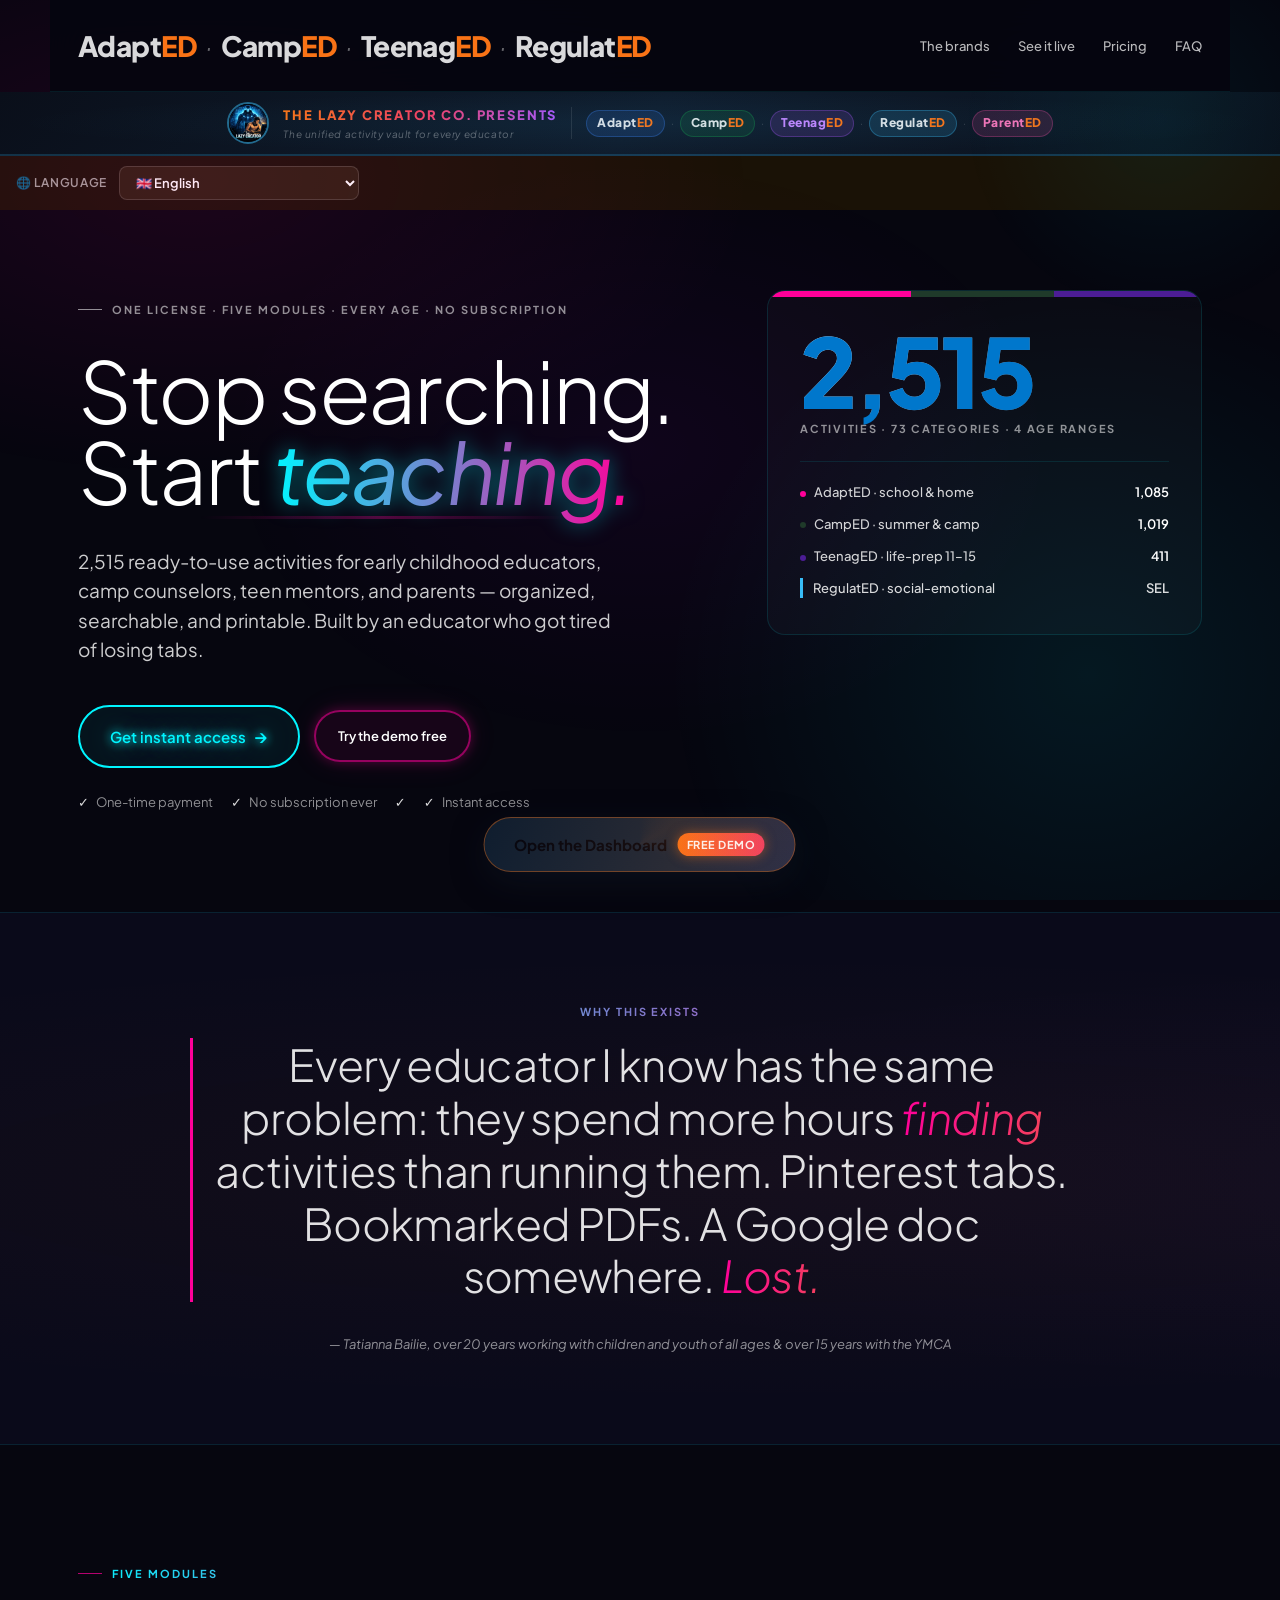
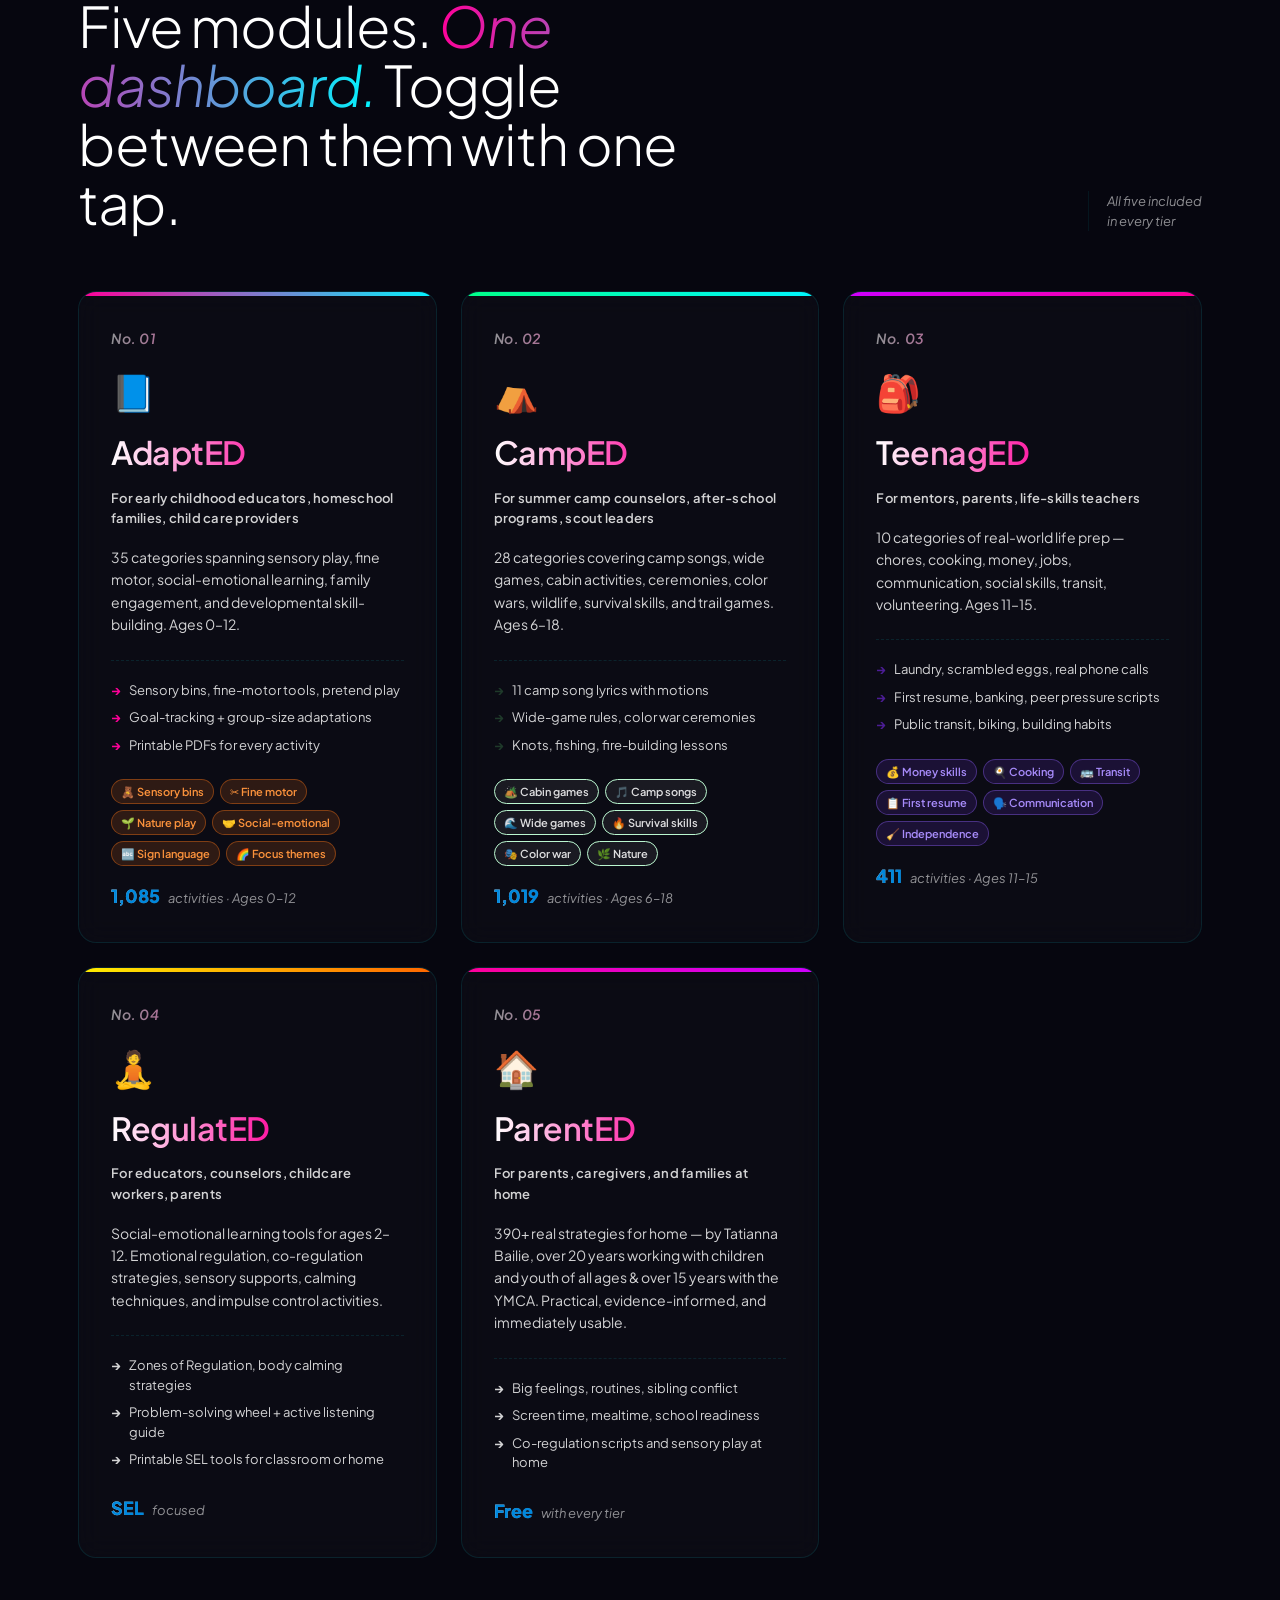
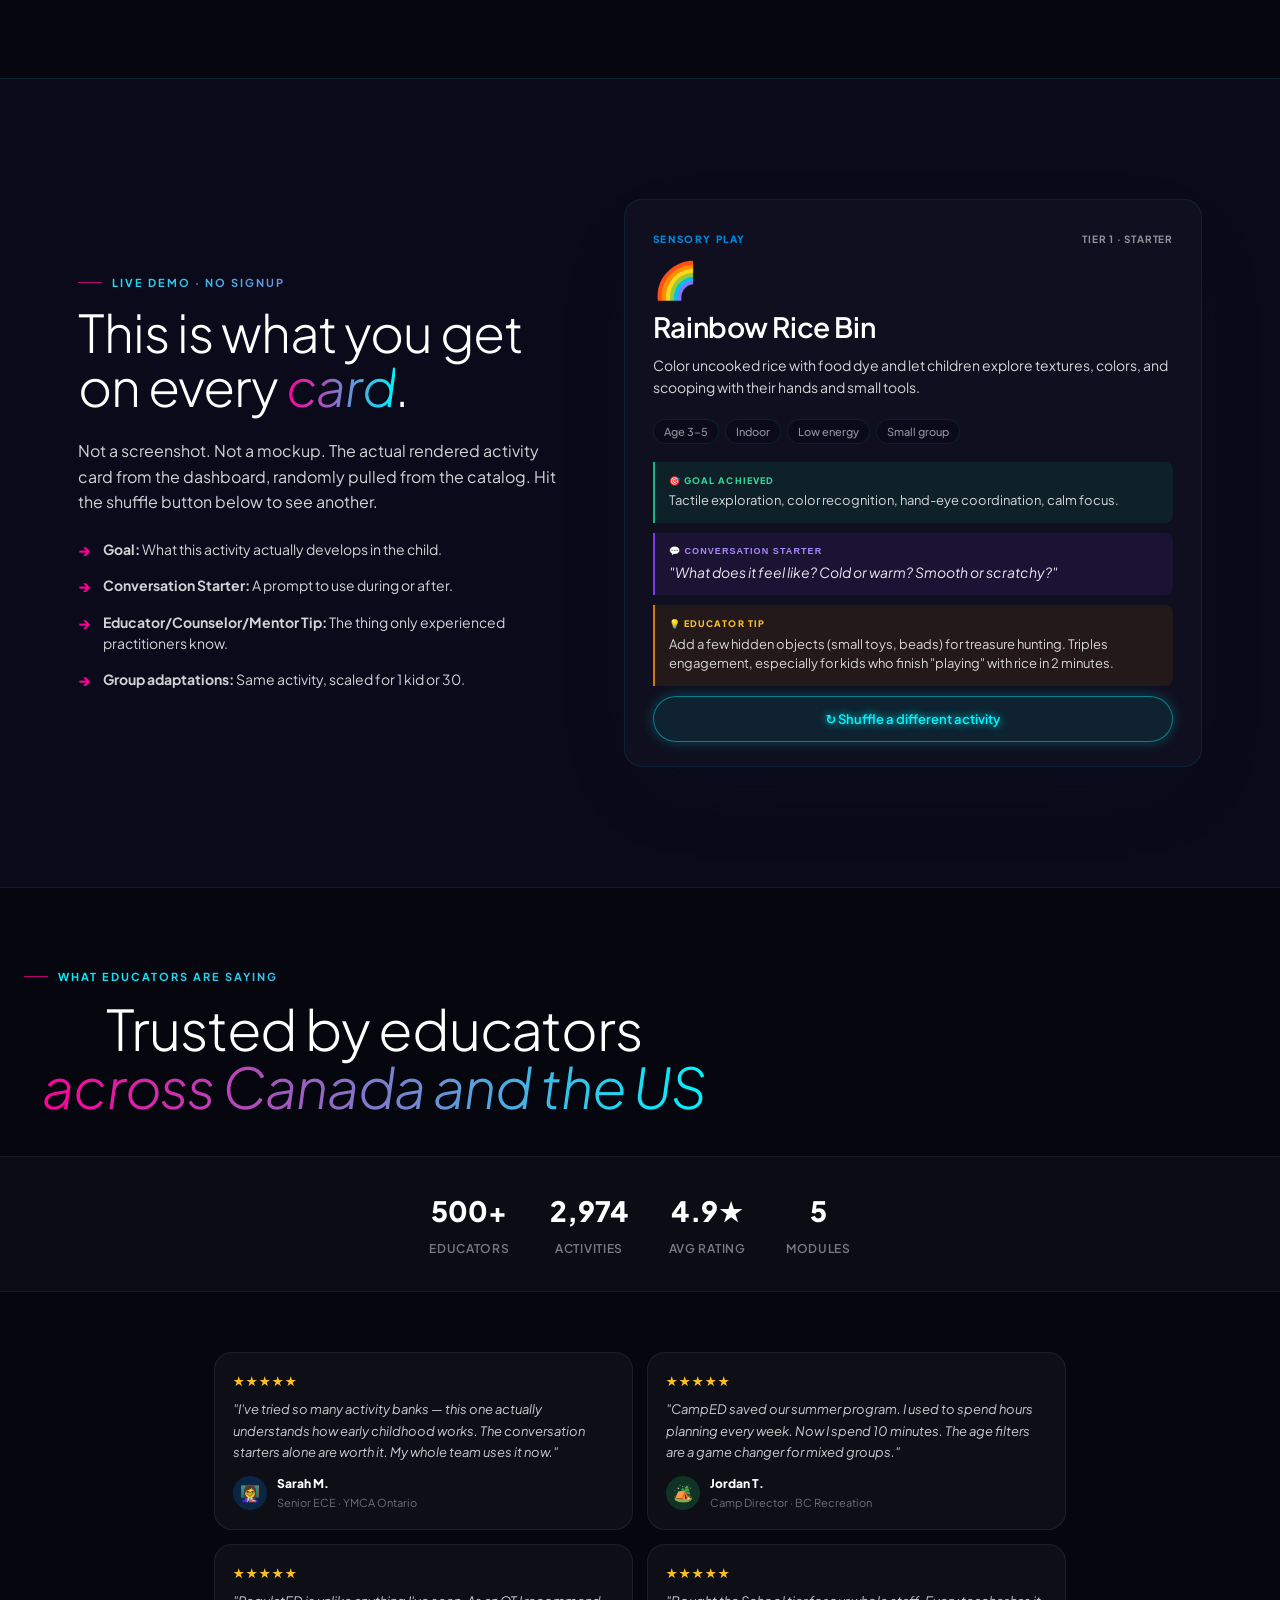
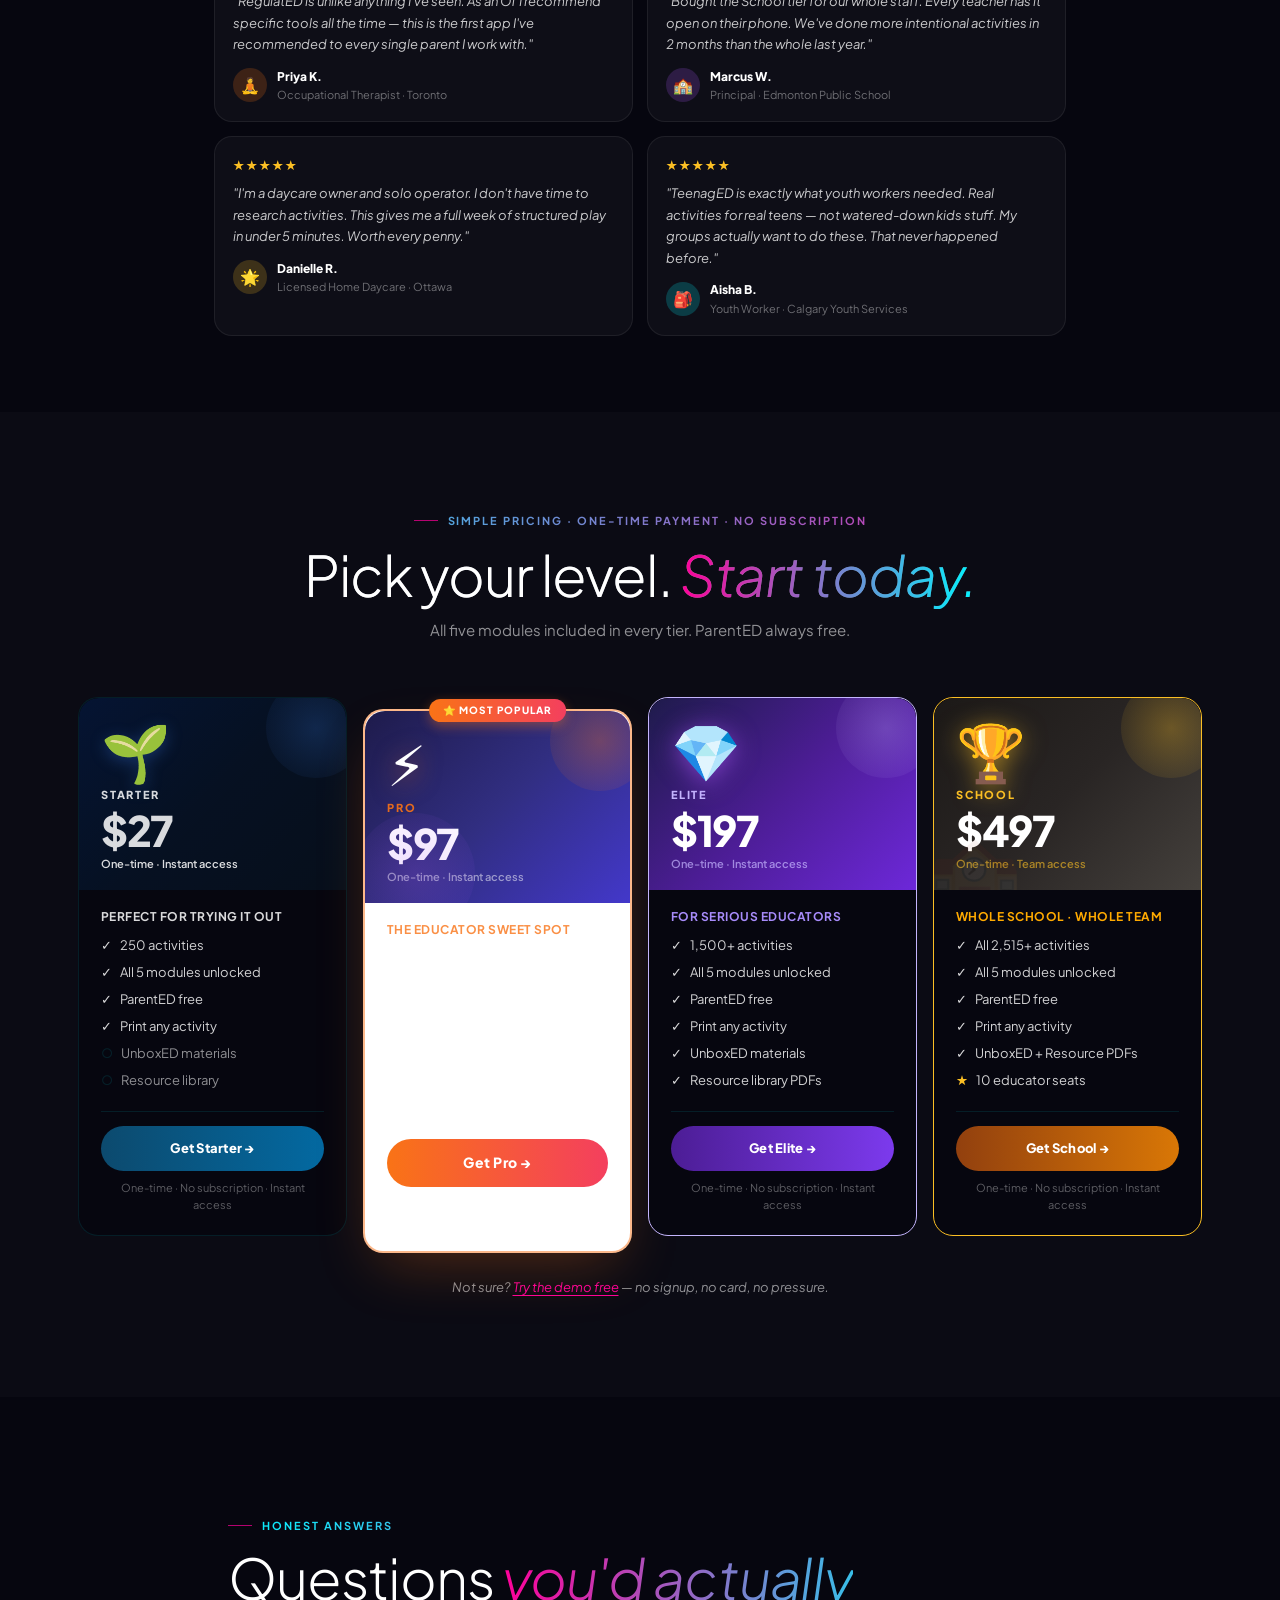
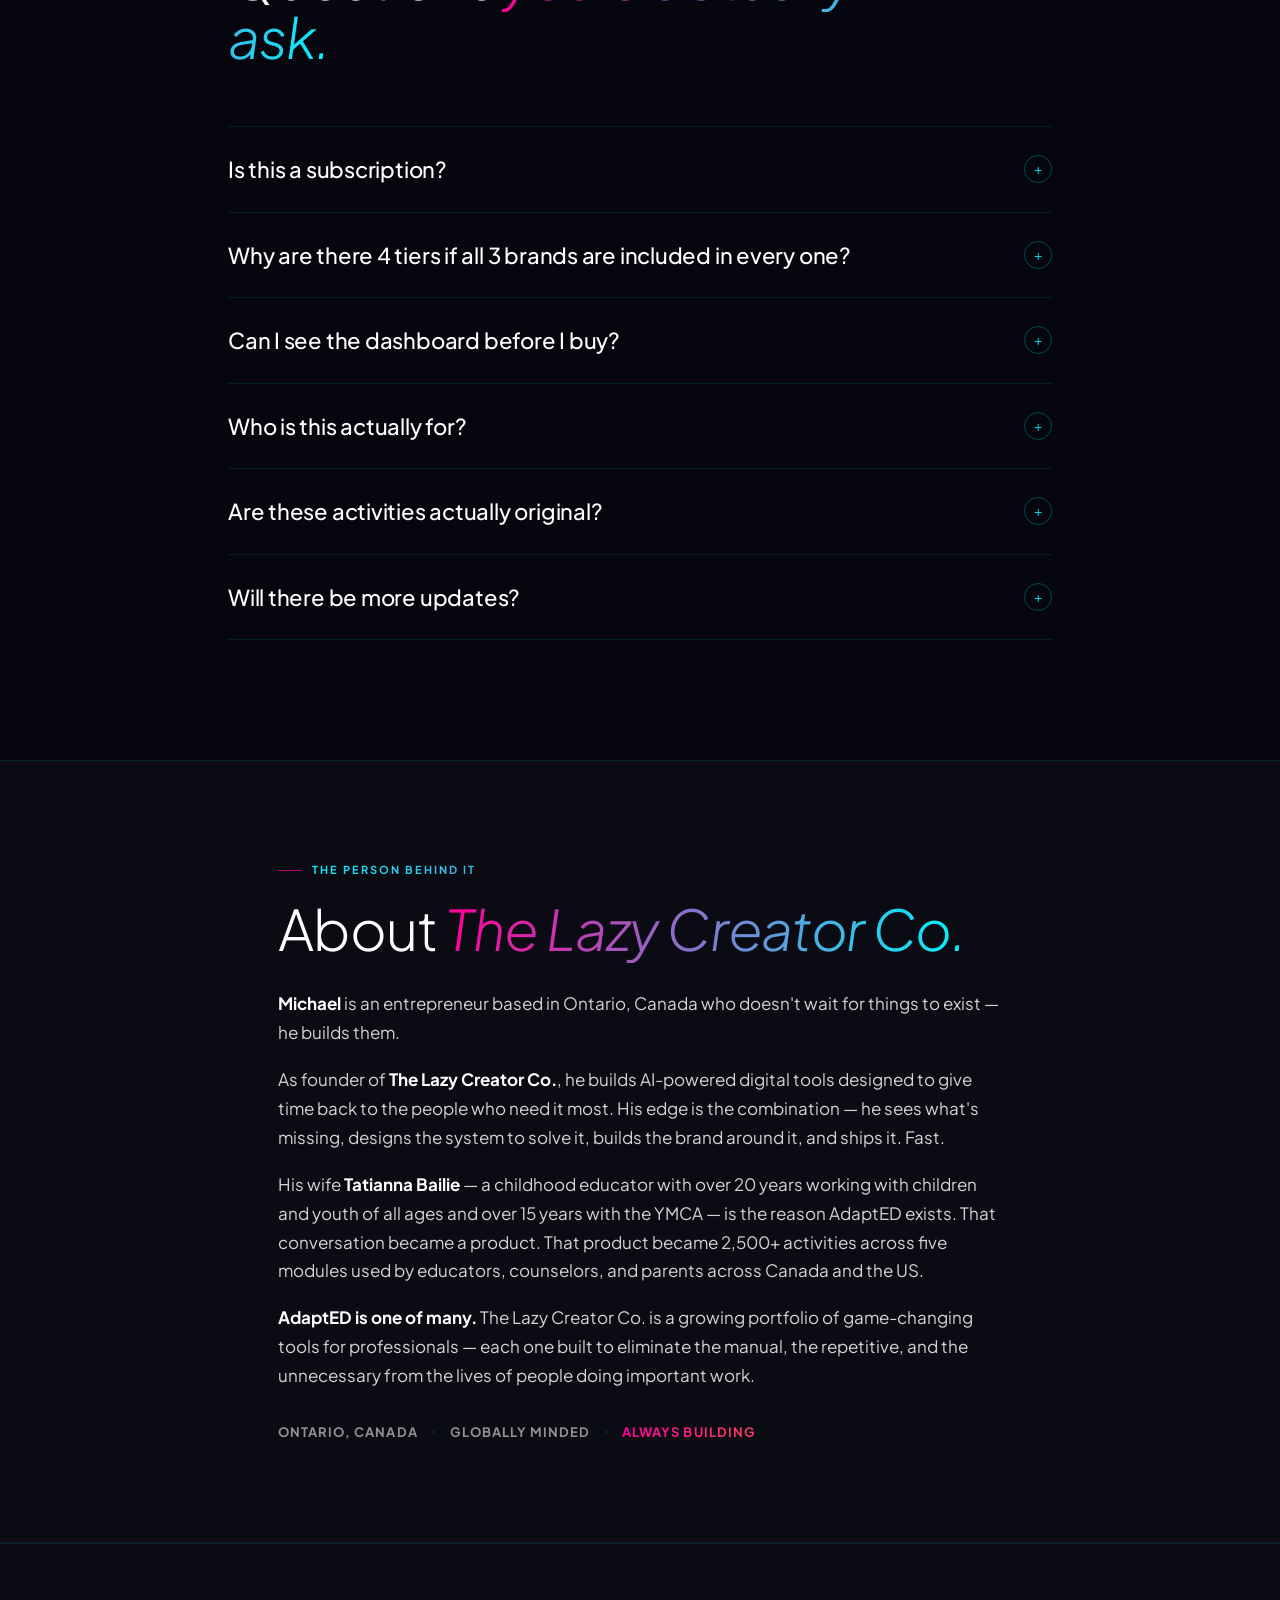
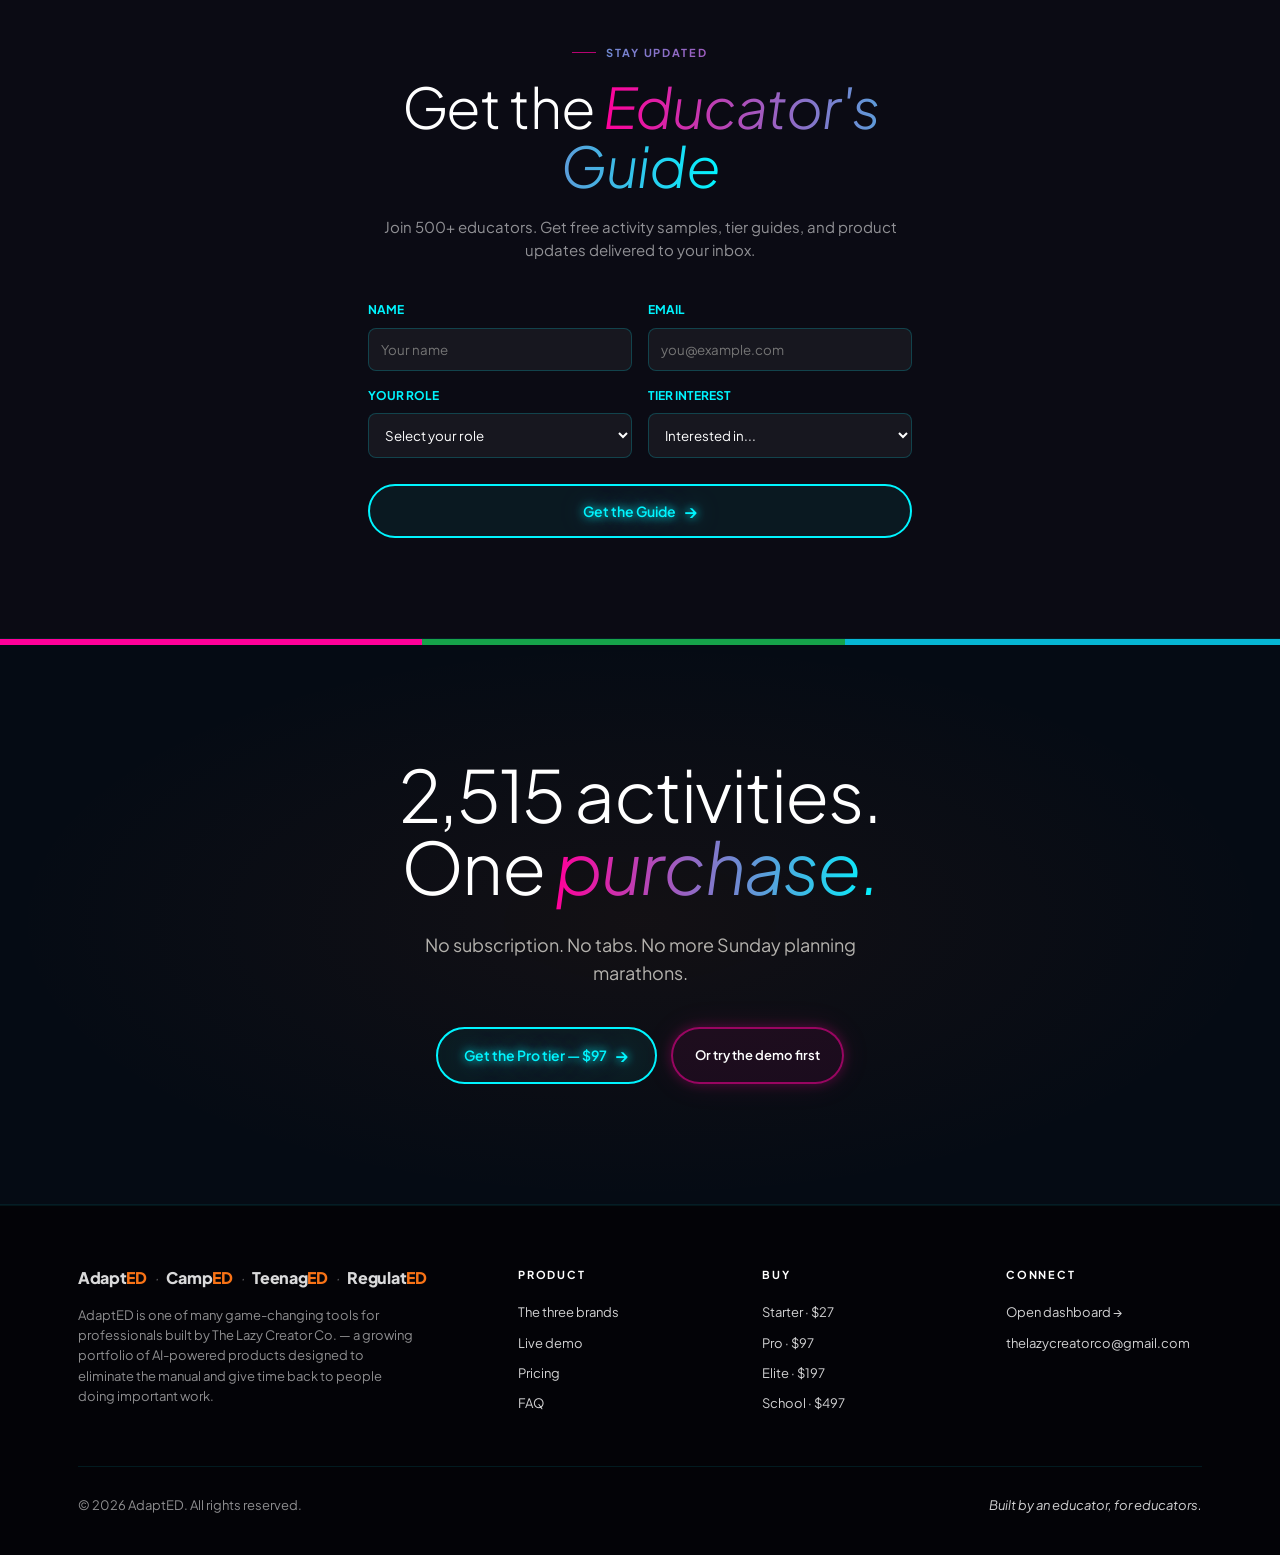
==== commit c3150544: "Elite styling + Gumroad links + elite.css linked" ====
--- a/index.html
+++ b/index.html
@@ -12,6 +12,7 @@
 <link rel="preconnect" href="https://fonts.googleapis.com">
 <link rel="preconnect" href="https://fonts.gstatic.com" crossorigin>
 <link href="https://fonts.googleapis.com/css2?family=Plus+Jakarta+Sans:ital,wght@0,400;0,500;0,600;0,700;0,800;1,400;1,700&display=swap" rel="stylesheet">
+<link rel="stylesheet" href="elite.css">
 
 <style>
 :root{
--- a/elite.css
+++ b/elite.css
@@ -0,0 +1,445 @@
+/* ══════════════════════════════════════════════════════════════
+   adaptED × CampED — Elite Visual Elevation
+   Premium aesthetic refinements, smooth transitions, 
+   and polished micro-interactions.
+   ══════════════════════════════════════════════════════════════ */
+
+/* ── SMOOTH SCROLL ── */
+html{scroll-behavior:smooth}
+
+/* ── PREMIUM SCROLLBAR ── */
+::-webkit-scrollbar{width:6px;height:6px}
+::-webkit-scrollbar-track{background:transparent}
+::-webkit-scrollbar-thumb{background:rgba(255,255,255,0.1);border-radius:100px}
+::-webkit-scrollbar-thumb:hover{background:rgba(255,255,255,0.2)}
+html[data-theme="light"] ::-webkit-scrollbar-thumb{background:rgba(0,0,0,0.12)}
+html[data-theme="light"] ::-webkit-scrollbar-thumb:hover{background:rgba(0,0,0,0.2)}
+
+/* ── BUTTERY TRANSITION PRESETS ── */
+:root{
+  --elite-bounce: cubic-bezier(0.34, 1.56, 0.64, 1);
+  --elite-smooth: cubic-bezier(0.4, 0, 0.2, 1);
+  --elite-spring: cubic-bezier(0.34, 1.3, 0.2, 1);
+  --elite-glass: rgba(255,255,255,0.04);
+  --elite-glass-border: rgba(255,255,255,0.08);
+  --elite-glow: 0 8px 32px rgba(0,0,0,0.3);
+}
+
+/* ══════════════════════════════════════════════════════
+   LANDING PAGE (index.html) ENHANCEMENTS
+   ══════════════════════════════════════════════════════ */
+
+/* Premium hero glow effect */
+.hero-title{
+  position:relative;
+}
+.hero-title::after{
+  content:'';
+  position:absolute;
+  bottom:-8px;left:0;right:0;
+  height:3px;
+  background:linear-gradient(90deg,transparent,var(--a),transparent);
+  border-radius:100px;
+  opacity:0.3;
+  width:60%;
+  margin:0 auto;
+}
+
+/* Brand cards — premium glass */
+.brand-card{
+  background:rgba(255,255,255,0.03) !important;
+  backdrop-filter:blur(12px) !important;
+  -webkit-backdrop-filter:blur(12px) !important;
+  border:1px solid rgba(255,255,255,0.06) !important;
+  transition:all 0.4s var(--elite-bounce) !important;
+}
+.brand-card:hover{
+  transform:translateY(-8px) scale(1.02) !important;
+  border-color:rgba(232,96,26,0.2) !important;
+  box-shadow:0 24px 60px -12px rgba(232,96,26,0.2),
+             0 0 0 1px rgba(232,96,26,0.05) !important;
+}
+
+/* Pricing cards — refined depth */
+#pricing [style*="border-radius:20px"]{
+  transition:transform 0.35s var(--elite-bounce), 
+              box-shadow 0.35s var(--elite-smooth),
+              border-color 0.25s var(--elite-smooth) !important;
+}
+#pricing [style*="border-radius:20px"]:hover{
+  transform:translateY(-8px) scale(1.01) !important;
+}
+#pricing [style*="background:var(--ink)"]{
+  transform:translateY(-4px) !important;
+}
+#pricing [style*="background:var(--ink)"]:hover{
+  transform:translateY(-10px) scale(1.02) !important;
+  box-shadow:0 32px 80px -16px rgba(232,96,26,0.25) !important;
+}
+
+/* CTA buttons — refined interaction */
+.btn-primary, .nav-cta{
+  transition:transform 0.3s var(--elite-bounce),
+              box-shadow 0.3s var(--elite-smooth) !important;
+}
+.btn-primary:hover, .nav-cta:hover{
+  transform:translateY(-2px) scale(1.02) !important;
+  box-shadow:0 12px 40px -8px rgba(232,96,26,0.35) !important;
+}
+.btn-primary:active, .nav-cta:active{
+  transform:translateY(0) scale(0.97) !important;
+}
+
+/* Nav — refined glass */
+nav{
+  backdrop-filter:blur(20px) !important;
+  -webkit-backdrop-filter:blur(20px) !important;
+}
+
+/* Demo activity card — refined motion */
+.activity-card{
+  animation:borderPulse 4s ease infinite;
+  transition:transform 0.35s var(--elite-bounce),
+              box-shadow 0.35s var(--elite-smooth) !important;
+}
+.activity-card:hover{
+  transform:translateY(-4px) scale(1.01) !important;
+}
+
+/* Feature cards staggered entrance */
+.feature{
+  transition:all 0.4s var(--elite-smooth);
+}
+.feature:hover{
+  transform:translateY(-4px);
+}
+
+/* Google Translate bar — better styling */
+#google_translate_element{
+  opacity:0.85;
+  transition:opacity 0.3s;
+}
+#google_translate_element:hover{
+  opacity:1;
+}
+
+/* ══════════════════════════════════════════════════════
+   DASHBOARD (app.html) ENHANCEMENTS
+   ══════════════════════════════════════════════════════ */
+
+/* Header — deeper glass */
+.hdr, #header{
+  backdrop-filter:blur(20px) !important;
+  -webkit-backdrop-filter:blur(20px) !important;
+  border-bottom:1px solid rgba(255,255,255,0.06) !important;
+  transition:background 0.4s var(--elite-smooth) !important;
+}
+
+/* Brand toggle — refinement */
+.toggle{
+  box-shadow:0 6px 20px -6px rgba(0,0,0,0.2) !important;
+  transition:box-shadow 0.3s var(--elite-smooth);
+}
+.toggle:hover{
+  box-shadow:0 8px 28px -6px rgba(0,0,0,0.3) !important;
+}
+.toggle::before{
+  transition:transform 0.4s var(--elite-bounce) !important;
+}
+.toggle button{
+  transition:color 0.35s var(--elite-smooth), 
+              transform 0.2s var(--elite-bounce) !important;
+}
+.toggle button:active{
+  transform:scale(0.93);
+}
+
+/* Bottom bar — premium glass */
+.bottom-bar{
+  backdrop-filter:blur(20px) !important;
+  -webkit-backdrop-filter:blur(20px) !important;
+  border-top:1px solid rgba(255,255,255,0.06) !important;
+  padding:8px 6px !important;
+  transition:background 0.4s var(--elite-smooth) !important;
+}
+
+/* Bottom nav buttons */
+.bb-btn{
+  transition:transform 0.25s var(--elite-bounce),
+              color 0.2s var(--elite-smooth) !important;
+  position:relative;
+}
+.bb-btn:hover{
+  transform:translateY(-2px);
+}
+.bb-btn:active{
+  transform:translateY(1px) scale(0.95);
+}
+.bb-btn.active::after{
+  content:'';
+  position:absolute;
+  bottom:-2px;left:50%;
+  transform:translateX(-50%);
+  width:20px;height:2px;
+  background:var(--accent);
+  border-radius:100px;
+  animation:bbActiveIn 0.3s var(--elite-bounce);
+}
+@keyframes bbActiveIn{
+  from{width:0;opacity:0}
+  to{width:20px;opacity:1}
+}
+
+/* Activity cards — elite glass + motion */
+.card{
+  background:rgba(10,12,28,0.6) !important;
+  backdrop-filter:blur(12px) !important;
+  -webkit-backdrop-filter:blur(12px) !important;
+  border:1px solid rgba(255,255,255,0.06) !important;
+  transition:transform 0.35s var(--elite-bounce),
+              box-shadow 0.4s var(--elite-smooth),
+              border-color 0.3s var(--elite-smooth) !important;
+  will-change:transform;
+}
+.card:hover{
+  transform:translateY(-6px) scale(1.02) !important;
+  box-shadow:0 20px 48px -12px rgba(0,0,0,0.5),
+             0 0 0 1px rgba(255,255,255,0.05) !important;
+  border-color:rgba(255,255,255,0.12) !important;
+}
+.card:active{
+  transform:translateY(2px) scale(0.97) !important;
+}
+
+/* Light mode card refinement */
+html[data-theme="light"] .card{
+  background:rgba(255,255,255,0.7) !important;
+  backdrop-filter:blur(12px) !important;
+  border-color:rgba(0,0,0,0.06) !important;
+}
+html[data-theme="light"] .card:hover{
+  box-shadow:0 16px 40px -12px rgba(0,0,0,0.12) !important;
+  border-color:rgba(0,0,0,0.12) !important;
+}
+
+/* Filter chips — better feel */
+.chip{
+  transition:all 0.25s var(--elite-bounce) !important;
+}
+.chip:hover:not(.active){
+  transform:translateY(-1px);
+  box-shadow:0 4px 12px -4px rgba(0,0,0,0.15);
+}
+.chip:active{
+  transform:scale(0.95);
+}
+
+/* Tier filter cards — premium touch */
+.tier-card{
+  transition:all 0.3s var(--elite-bounce) !important;
+}
+.tier-card:hover:not(.active){
+  transform:translateY(-2px);
+  box-shadow:0 6px 16px -6px rgba(0,0,0,0.2);
+}
+.tier-card:active{
+  transform:scale(0.95);
+}
+
+/* Search field — refinement */
+.search input{
+  transition:border-color 0.25s var(--elite-smooth),
+              box-shadow 0.25s var(--elite-smooth) !important;
+}
+.search input:focus{
+  box-shadow:0 0 0 3px rgba(232,96,26,0.15) !important;
+}
+
+/* Stats — smooth presence */
+.stat{
+  transition:all 0.3s var(--elite-bounce) !important;
+}
+.stat:hover{
+  transform:translateY(-2px);
+  box-shadow:0 6px 20px -6px rgba(0,0,0,0.12);
+}
+
+/* Premium mood bar */
+#moodBar{
+  transition:background 0.4s var(--elite-smooth) !important;
+}
+.mood-bar-opt{
+  transition:all 0.3s var(--elite-bounce) !important;
+}
+.mood-bar-opt:hover{
+  transform:translateY(-2px) !important;
+  box-shadow:0 6px 16px -6px rgba(0,0,0,0.2);
+}
+
+/* AI Chat — refined */
+#aiChatPanel{
+  transition:transform 0.4s var(--elite-bounce) !important;
+}
+.ai-msg{
+  animation:msgIn 0.3s var(--elite-bounce) !important;
+}
+@keyframes msgIn{
+  from{opacity:0;transform:translateY(8px) scale(0.97)}
+  to{opacity:1;transform:translateY(0) scale(1)}
+}
+
+/* Hover card glow inside modals */
+.modal [style*="border-radius"]{
+  transition:all 0.25s var(--elite-smooth);
+}
+.modal [style*="border-radius"]:hover{
+  transform:translateY(-2px);
+}
+
+/* Supply planner refined */
+.sp-mode-card{
+  transition:all 0.35s var(--elite-bounce) !important;
+}
+.sp-mode-card:active{
+  transform:scale(0.96) !important;
+}
+.sp-chip{
+  transition:all 0.25s var(--elite-bounce) !important;
+}
+.sp-chip:active:not(.sel){
+  transform:scale(0.95);
+}
+
+/* ══════════════════════════════════════════════════════
+   RESPONSIVE ENHANCEMENTS
+   ══════════════════════════════════════════════════════ */
+
+/* Premium responsive typography */
+@media(max-width:480px){
+  .brand{font-size:15px !important}
+  .brand-sub{font-size:7px !important}
+  .stat-n{font-size:15px !important}
+  .stat-l{font-size:8px !important}
+  .card{padding:12px !important;min-height:150px !important}
+  .grid{gap:10px !important;padding:0 12px 100px !important}
+  .search input{font-size:12px !important;padding:10px 12px 10px 36px !important}
+  .chip{padding:6px 10px !important;font-size:10px !important}
+  .tier-card{padding:6px 10px !important;min-width:56px !important}
+  .tier-card .em{font-size:14px !important}
+  .tier-card .lbl{font-size:8px !important}
+}
+
+/* Tablet refinement */
+@media(min-width:481px) and (max-width:767px){
+  .grid{gap:11px !important}
+  .card{min-height:165px !important}
+}
+
+/* Desktop — wider cards */
+@media(min-width:1200px){
+  .grid{grid-template-columns:repeat(4,1fr) !important;gap:14px !important;padding:0 24px 100px !important}
+  .card{padding:16px !important;min-height:200px !important}
+}
+
+/* Large desktop */
+@media(min-width:1600px){
+  .grid{grid-template-columns:repeat(5,1fr) !important;max-width:1800px !important;margin:0 auto !important}
+}
+
+/* ══════════════════════════════════════════════════════
+   PREMIUM KEYFRAME ANIMATIONS
+   ══════════════════════════════════════════════════════ */
+
+/* Smooth reveal animation */
+@keyframes eliteReveal{
+  from{opacity:0;transform:translateY(20px) scale(0.98)}
+  to{opacity:1;transform:translateY(0) scale(1)}
+}
+.elite-reveal{
+  animation:eliteReveal 0.6s var(--elite-bounce) both;
+}
+.elite-reveal-d1{animation-delay:0.05s}
+.elite-reveal-d2{animation-delay:0.1s}
+.elite-reveal-d3{animation-delay:0.15s}
+.elite-reveal-d4{animation-delay:0.2s}
+
+/* Shimmer loading skeleton */
+@keyframes eliteShimmer{
+  0%{background-position:-200% 0}
+  100%{background-position:200% 0}
+}
+.elite-skeleton{
+  background:linear-gradient(90deg, rgba(255,255,255,0.03) 25%, rgba(255,255,255,0.08) 50%, rgba(255,255,255,0.03) 75%);
+  background-size:200% 100%;
+  animation:eliteShimmer 1.5s ease infinite;
+  border-radius:8px;
+}
+
+/* Smooth page fade-in */
+#app{
+  animation:eliteReveal 0.5s var(--elite-bounce);
+}
+
+/* ══════════════════════════════════════════════════════
+   INDEX PAGE SPECIFIC ENHANCEMENTS
+   ══════════════════════════════════════════════════════ */
+
+/* Section spacing refinements */
+section{
+  transition:opacity 0.5s var(--elite-smooth);
+}
+
+/* Problem section glass */
+.problem{
+  backdrop-filter:blur(4px);
+}
+
+/* Testimonial / quote cards */
+blockquote, .testimonial, [class*="quote"]{
+  transition:all 0.3s var(--elite-smooth);
+  border-left:3px solid var(--a);
+}
+blockquote:hover, [class*="quote"]:hover{
+  transform:translateX(4px);
+}
+
+/* Footer links refined */
+footer a{
+  transition:all 0.25s var(--elite-smooth);
+  position:relative;
+}
+footer a::after{
+  content:'';
+  position:absolute;
+  bottom:-2px;left:0;
+  width:0;height:1px;
+  background:var(--a);
+  transition:width 0.3s var(--elite-smooth);
+}
+footer a:hover::after{
+  width:100%;
+}
+
+/* FAQ items smooth open/close */
+.faq-q{
+  transition:all 0.3s var(--elite-smooth);
+}
+.faq-q:hover{
+  padding-left:4px;
+}
+.faq-a{
+  transition:max-height 0.4s var(--elite-bounce),
+              opacity 0.3s var(--elite-smooth);
+}
+
+/* ══════════════════════════════════════════════════════
+   ACCESSIBILITY / REDUCED MOTION
+   ══════════════════════════════════════════════════════ */
+@media(prefers-reduced-motion:reduce){
+  *,*::before,*::after{
+    animation-duration:0.01ms !important;
+    animation-iteration-count:1 !important;
+    transition-duration:0.01ms !important;
+  }
+  html{scroll-behavior:auto}
+}
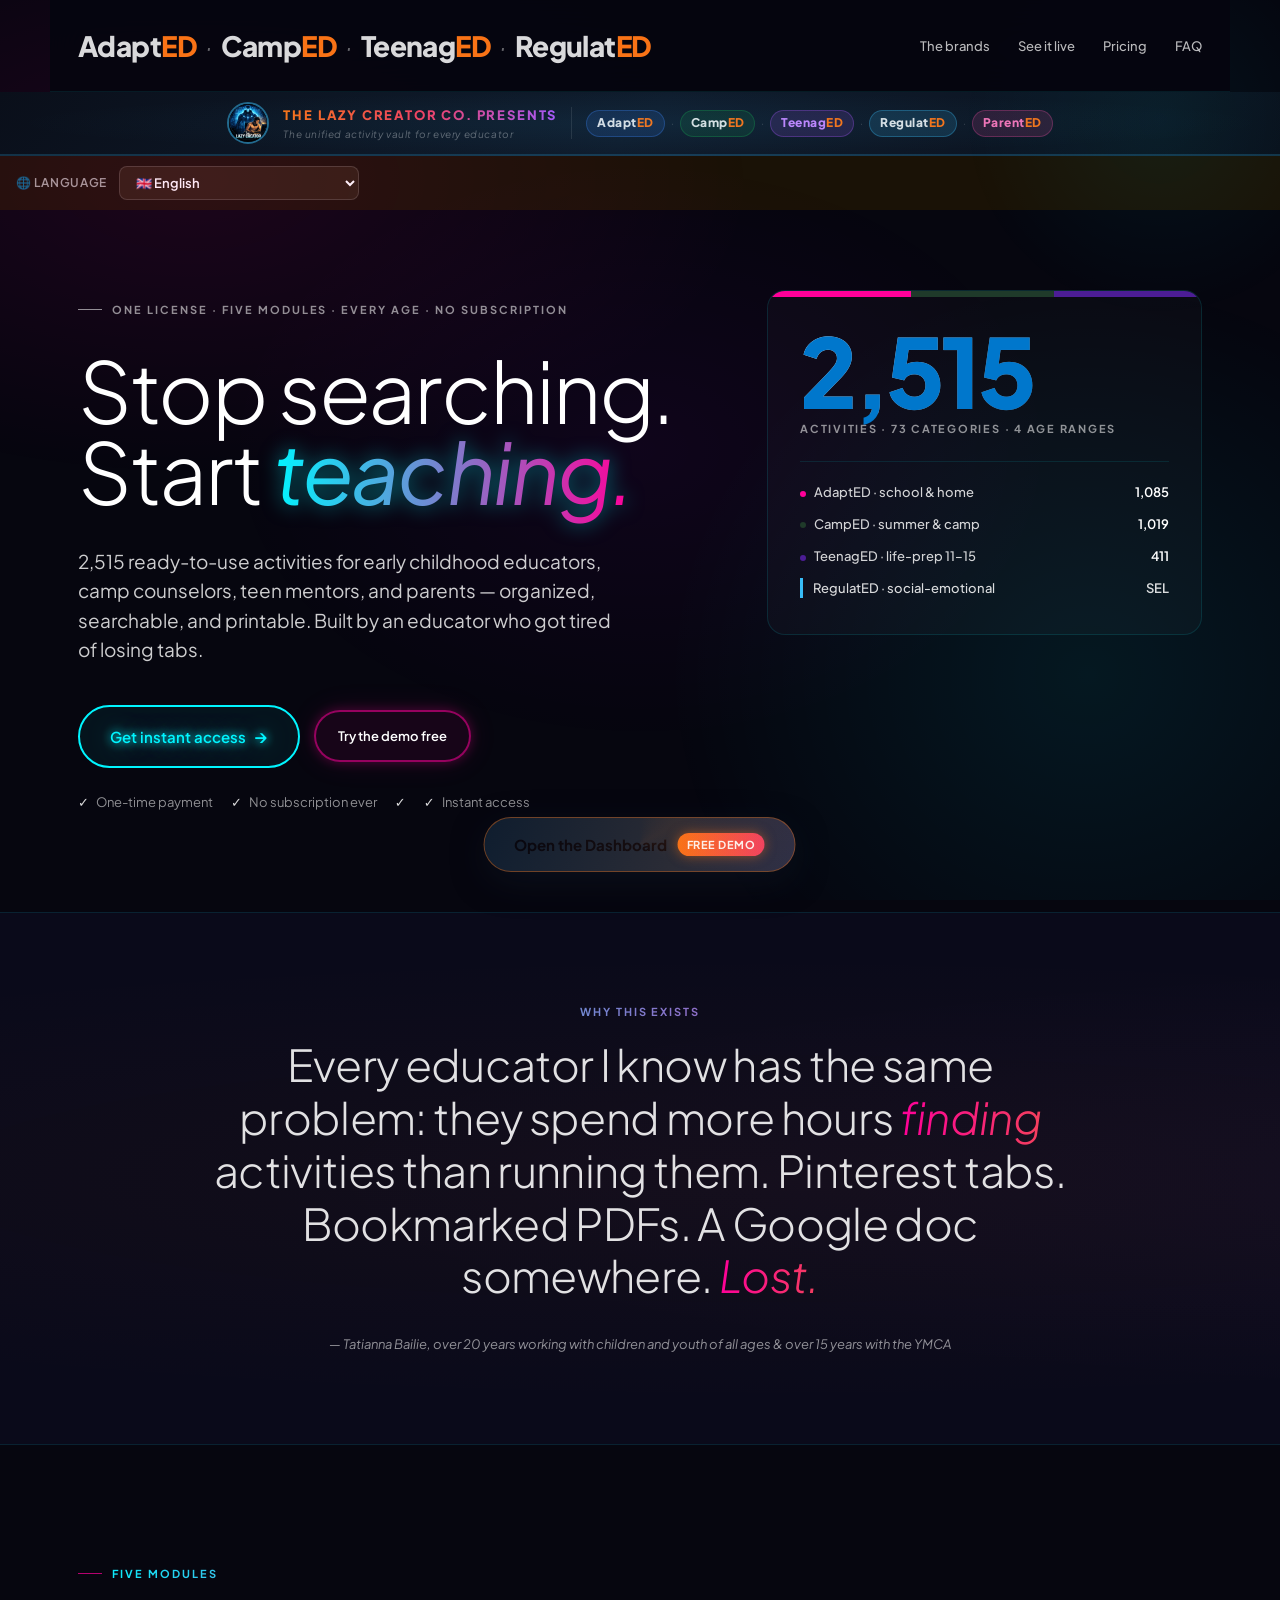
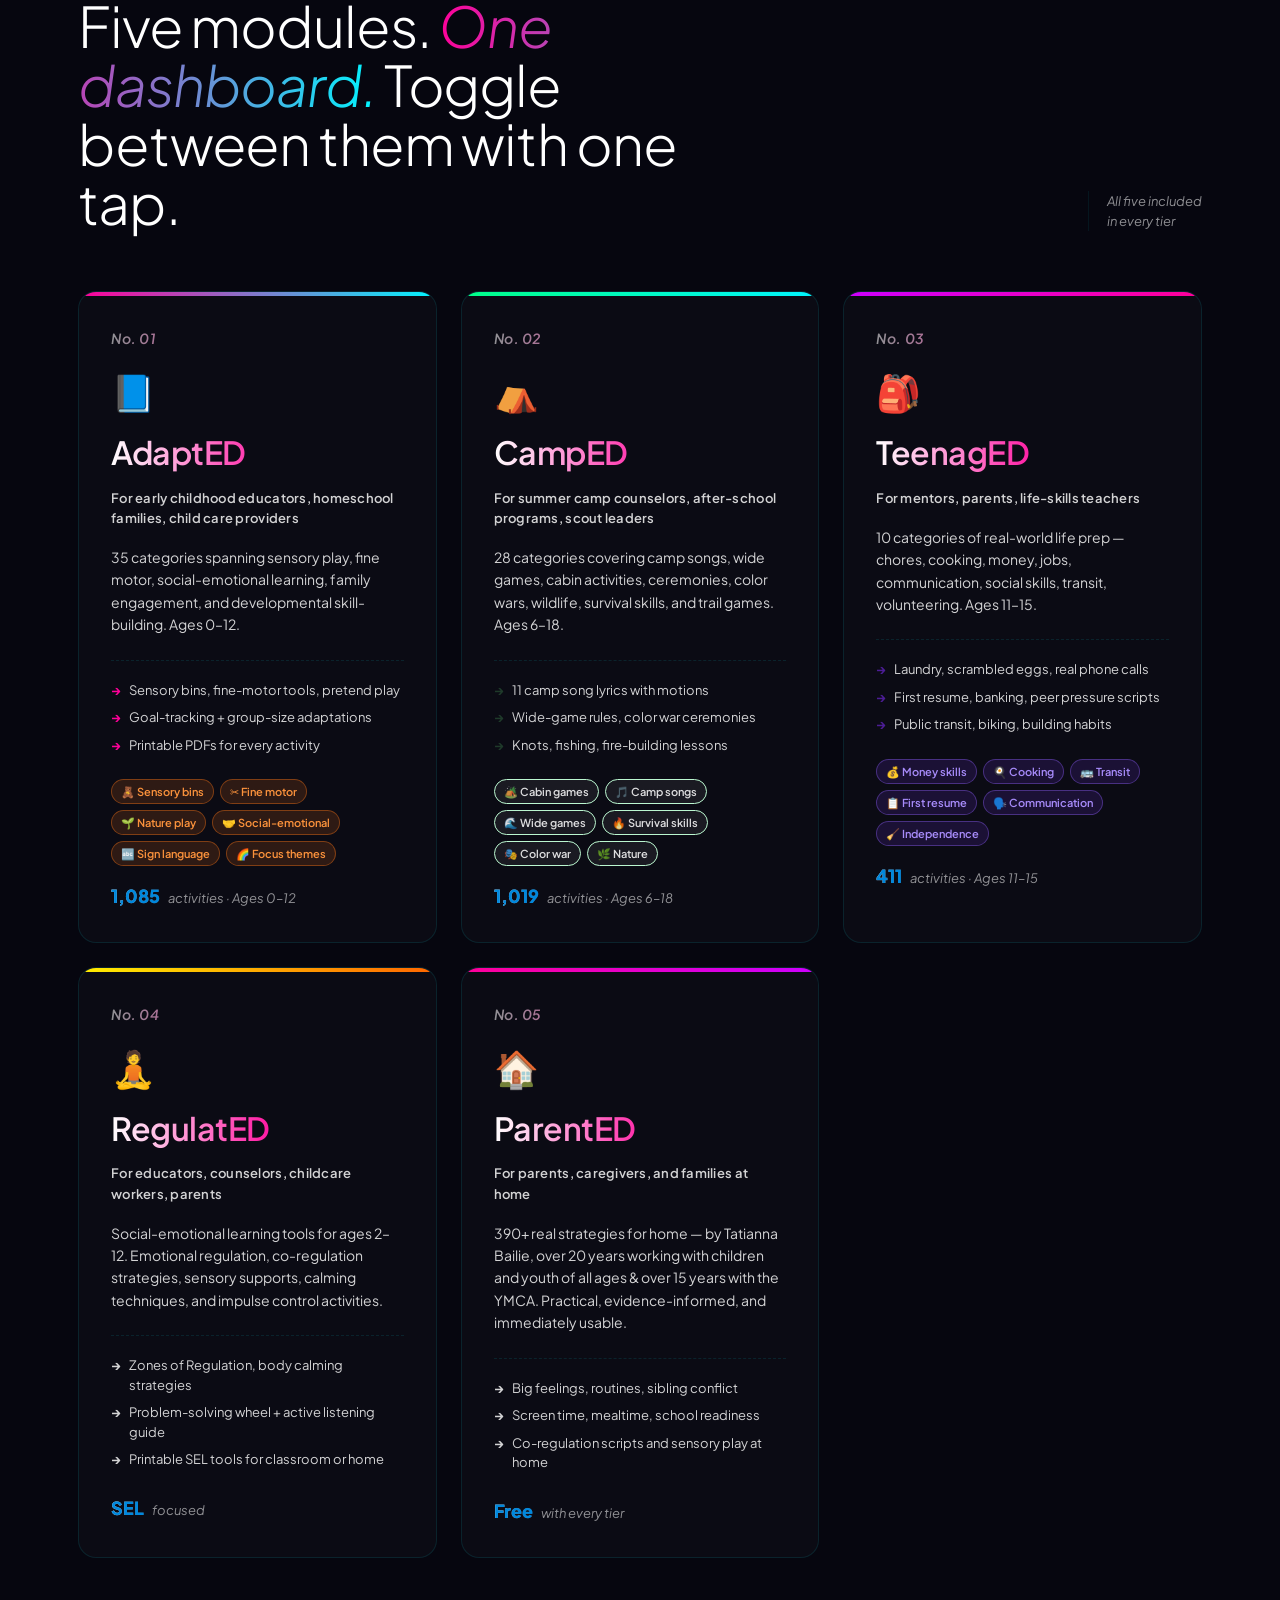
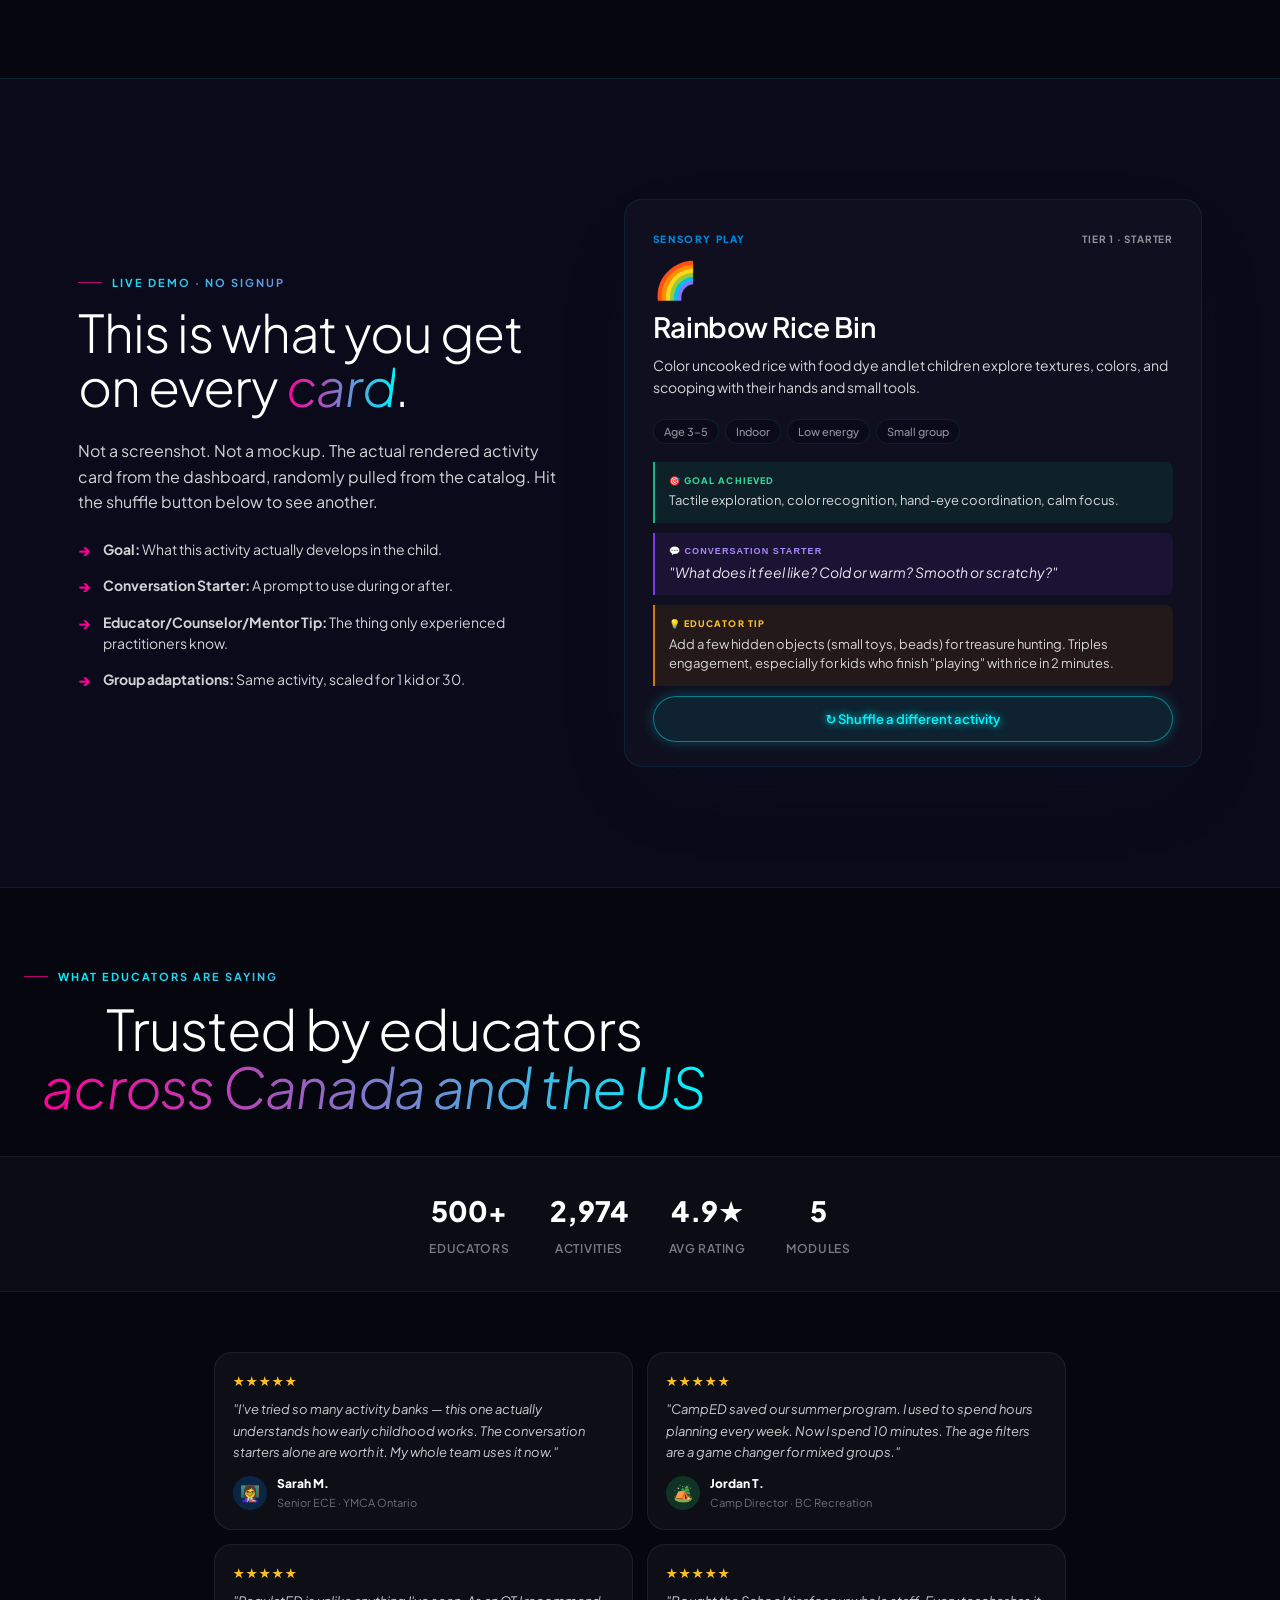
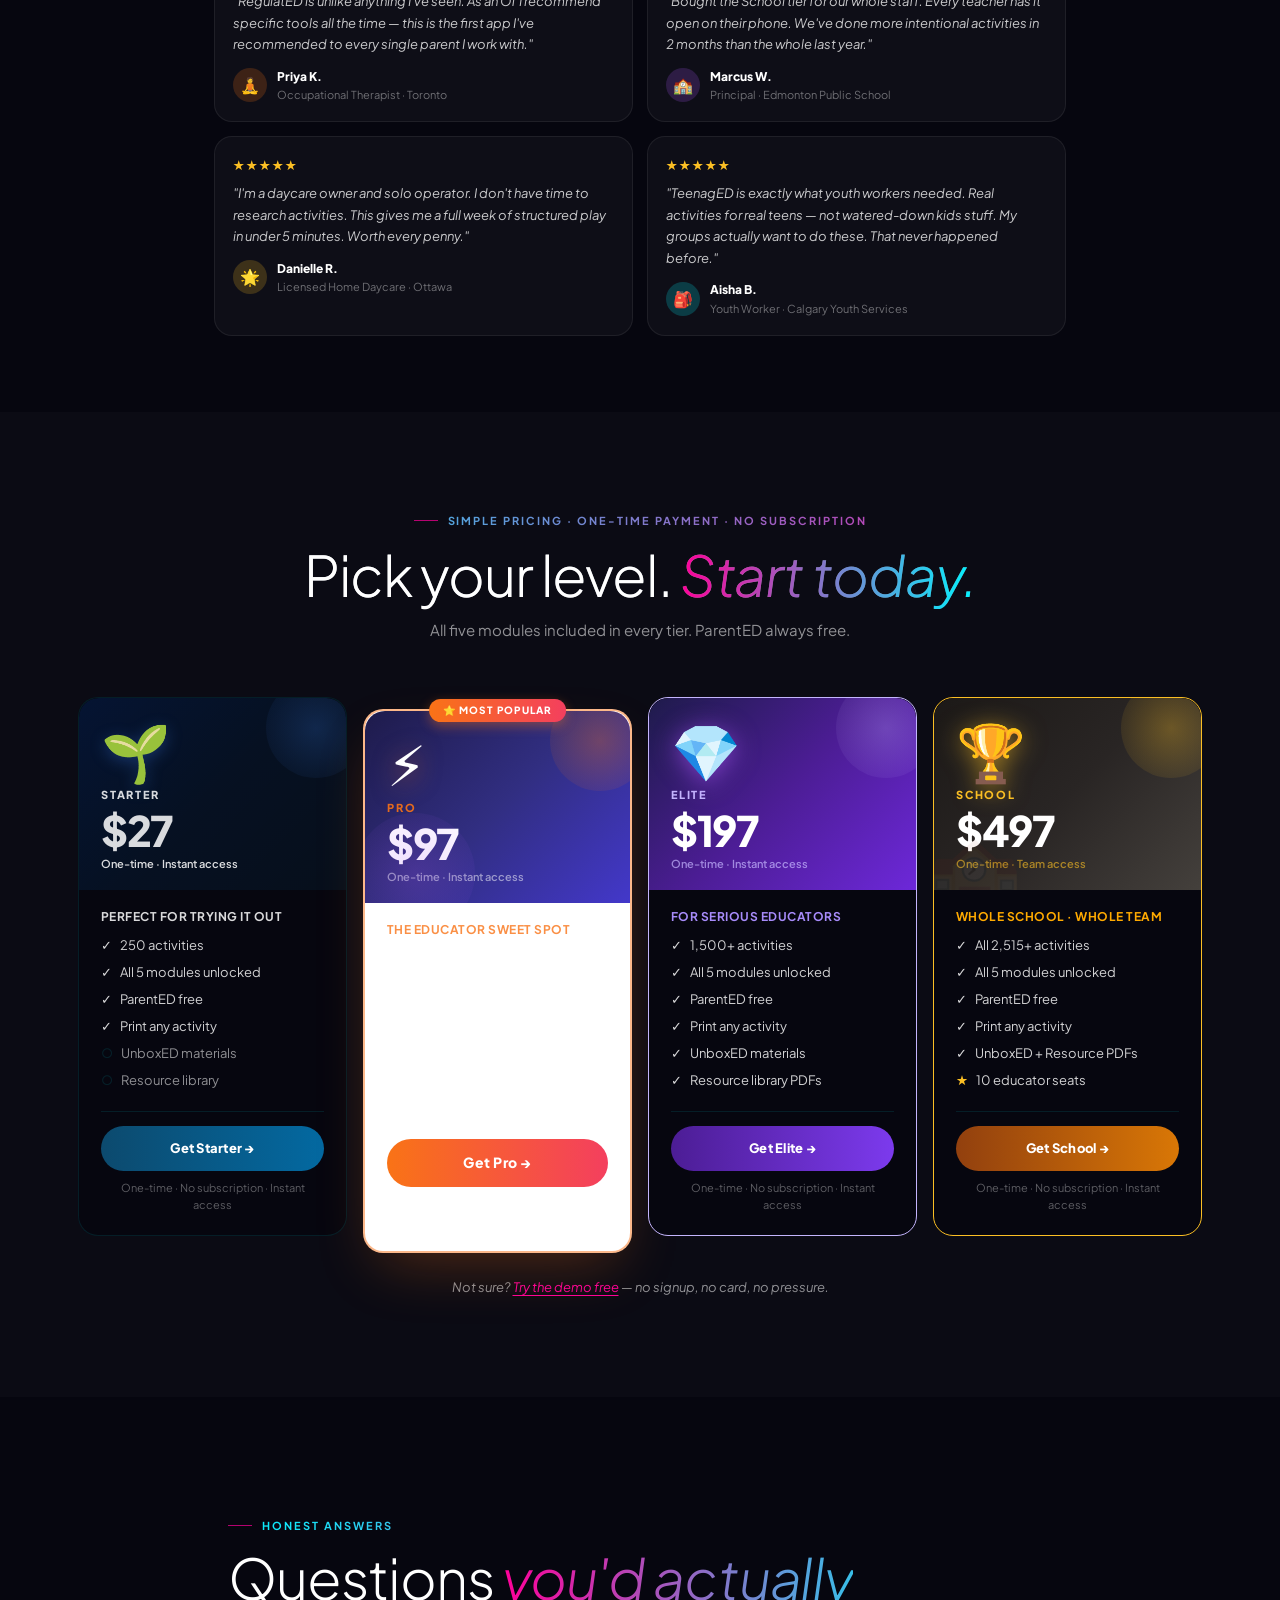
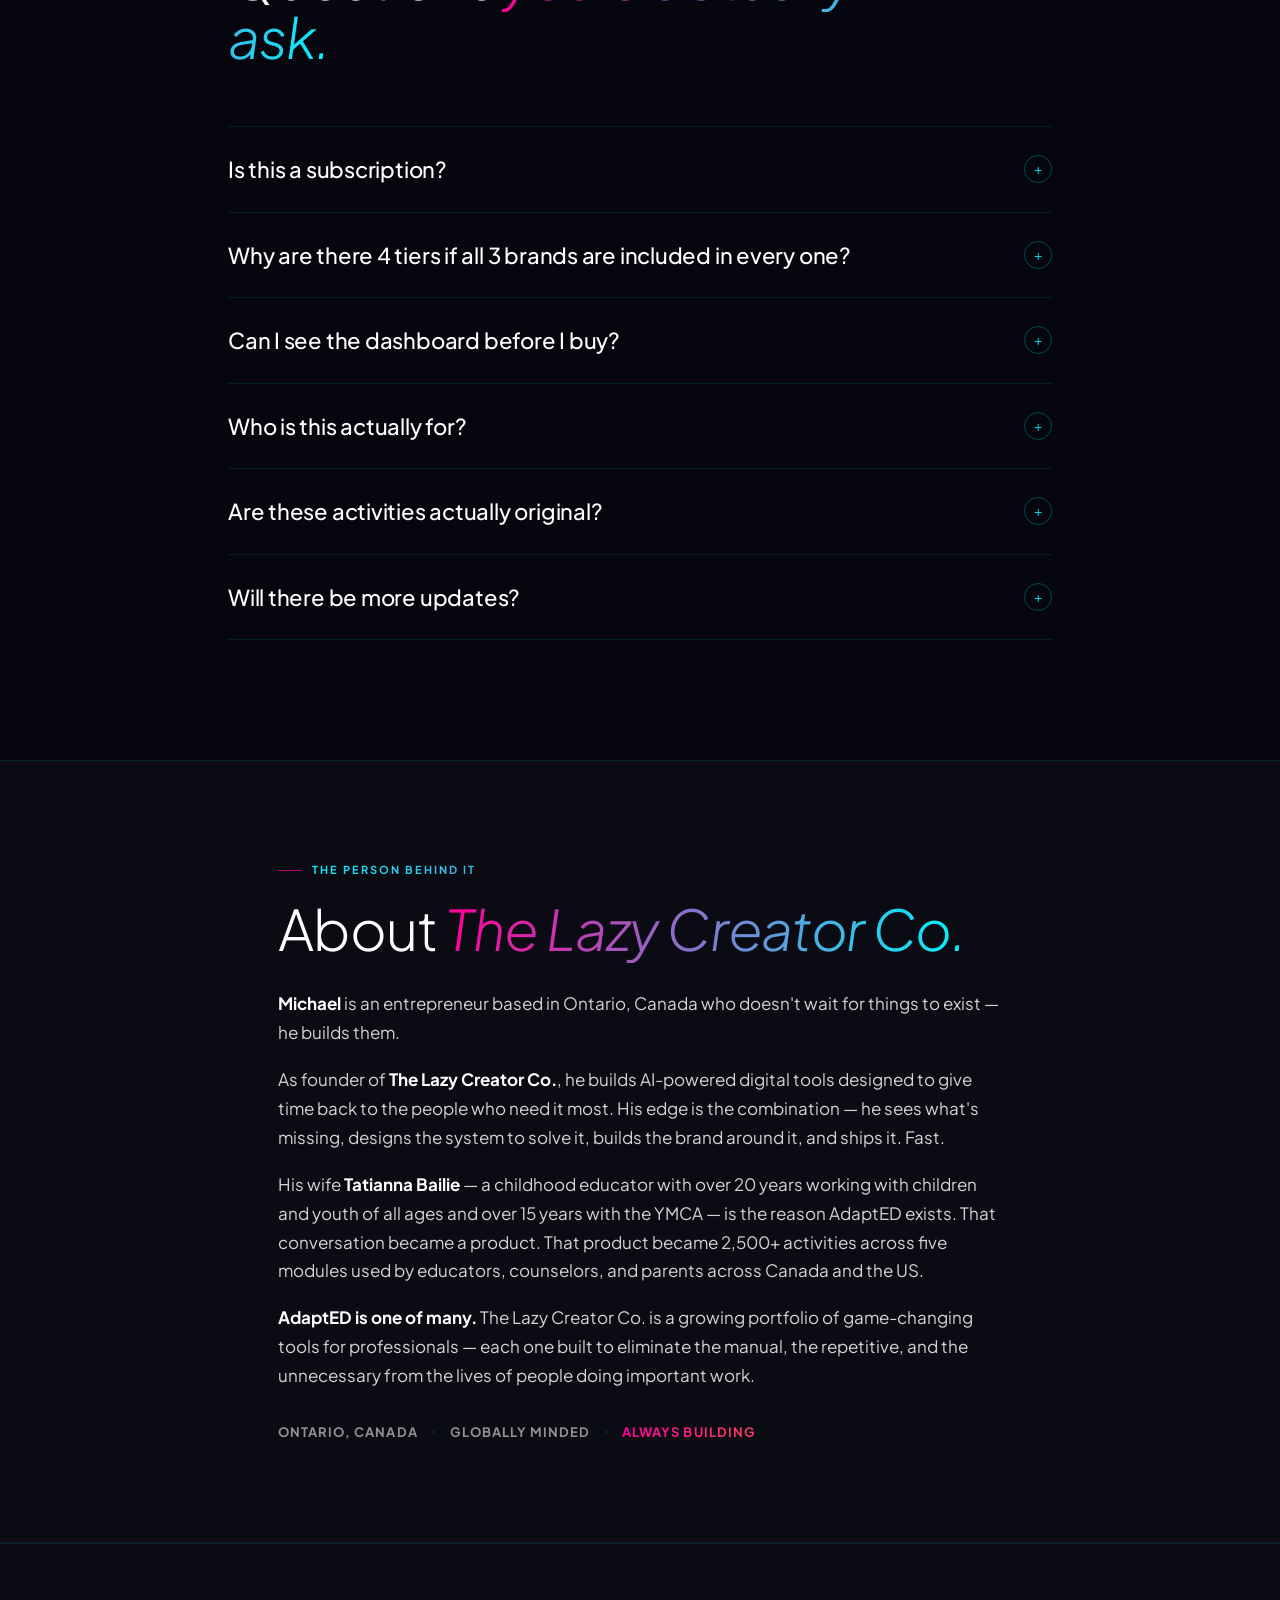
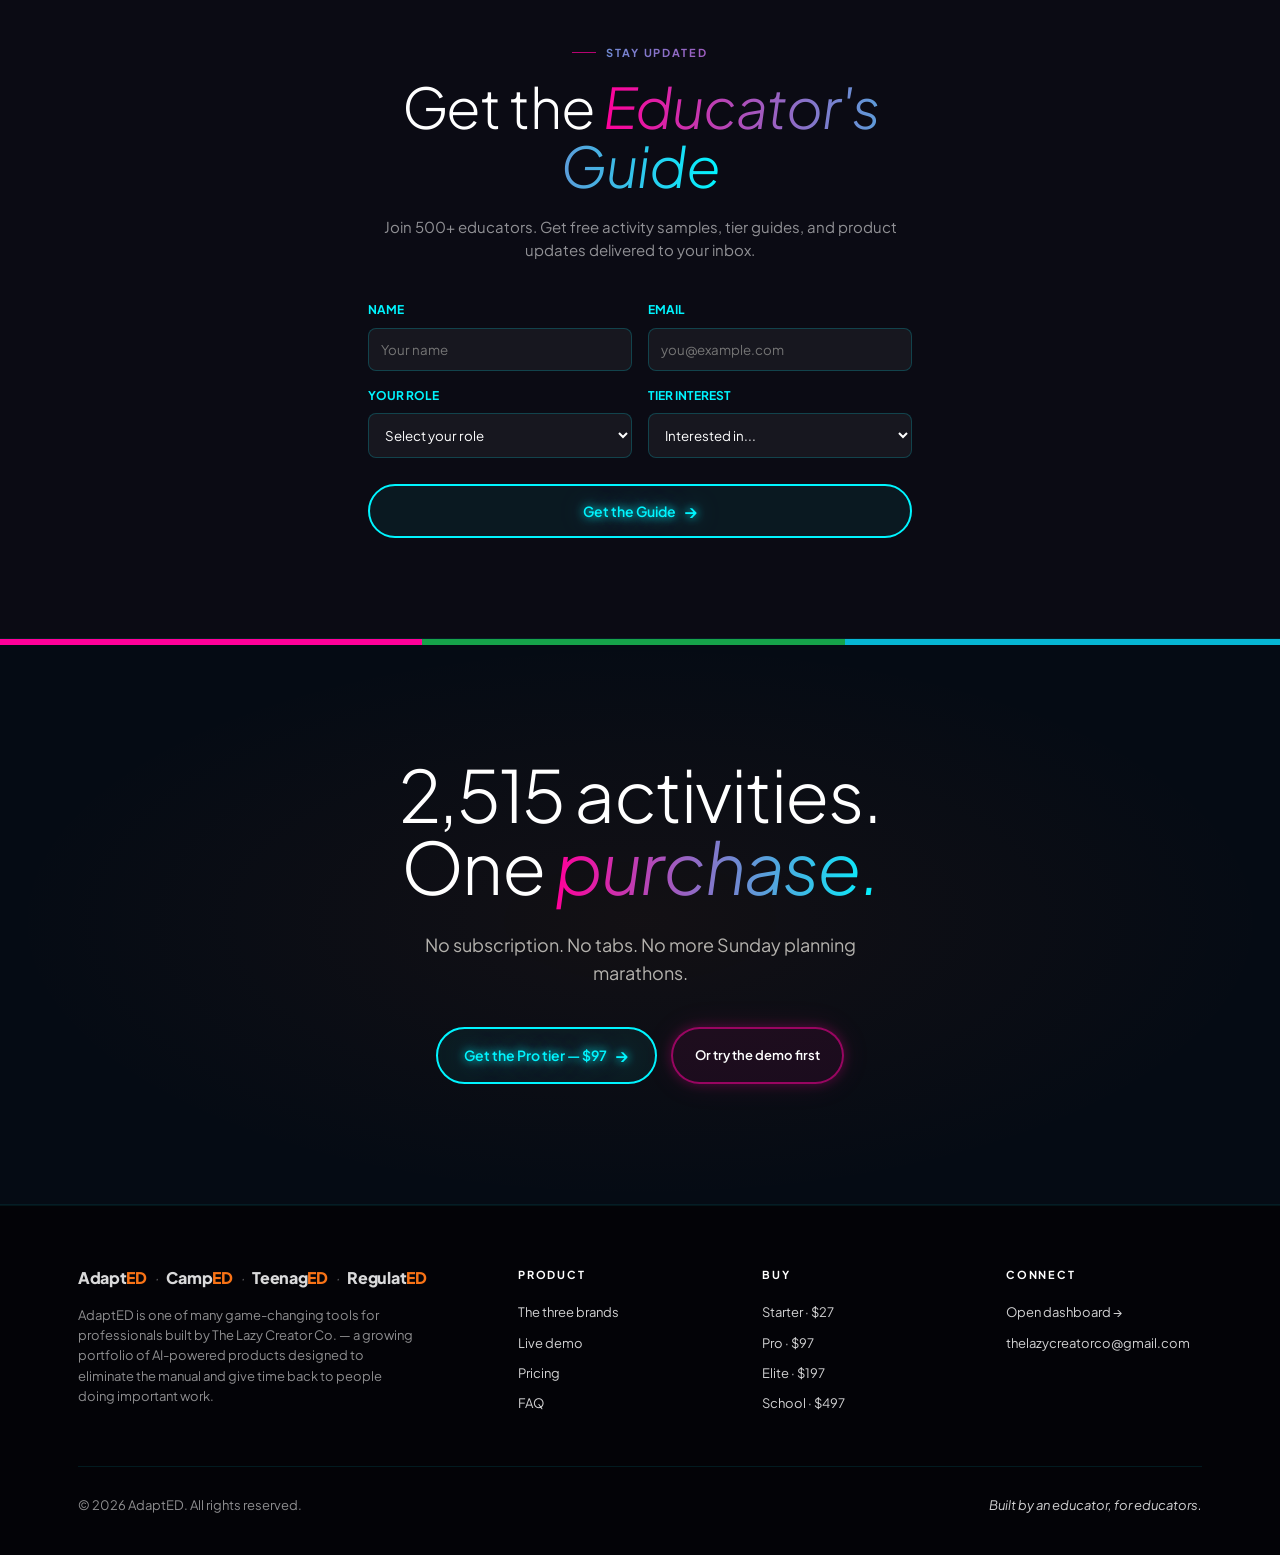
==== commit bbb8a8cb: "Final Polish: Clean URLs (/app, /supply), One-Click Demo Entry via ?demo=starter, and baseUrl fixes" ====
--- a/index.html
+++ b/index.html
@@ -12,7 +12,6 @@
 <link rel="preconnect" href="https://fonts.googleapis.com">
 <link rel="preconnect" href="https://fonts.gstatic.com" crossorigin>
 <link href="https://fonts.googleapis.com/css2?family=Plus+Jakarta+Sans:ital,wght@0,400;0,500;0,600;0,700;0,800;1,400;1,700&display=swap" rel="stylesheet">
-<link rel="stylesheet" href="elite.css">
 
 <style>
 :root{
@@ -1351,7 +1350,7 @@
         </p>
         <div class="hero-actions">
           <a href="#pricing" class="btn btn-primary" style="background:var(--a);font-size:15px;padding:18px 30px">Get instant access <span class="btn-arrow">→</span></a>
-          <a href="app.html" class="btn btn-secondary">Try the demo free</a>
+          <a href="/app?demo=starter" class="btn btn-secondary">Try the demo free</a>
         </div>
         <div style="margin-top:24px;display:flex;flex-wrap:wrap;gap:18px">
           <div style="display:flex;align-items:center;gap:7px;font-size:13px;color:var(--ink-3)"><span style="color:#16a34a;font-weight:700">✓</span> One-time payment</div>
@@ -1705,7 +1704,7 @@
       </div>    </div>
 
     <!-- Mobile pricing note -->
-    <p style="text-align:center;font-size:13px;color:var(--ink-3);margin-top:24px;font-style:italic">Not sure? <a href="app.html" style="color:var(--a);text-decoration:underline;text-underline-offset:3px">Try the demo free</a> — no signup, no card, no pressure.</p>
+    <p style="text-align:center;font-size:13px;color:var(--ink-3);margin-top:24px;font-style:italic">Not sure? <a href="/app?demo=starter" style="color:var(--a);text-decoration:underline;text-underline-offset:3px">Try the demo free</a> — no signup, no card, no pressure.</p>
   </div>
 </section>
 
@@ -1747,7 +1746,7 @@
           <span class="faq-q-text">Can I see the dashboard before I buy?</span>
           <span class="faq-q-icon">+</span>
         </summary>
-        <p class="faq-a">Yes. The <a href="app.html" style="color:var(--a);text-decoration:underline;text-underline-offset:3px">live dashboard</a> has a one-click demo button for each tier — no signup, no card. Click around, switch brands, open activity cards, see exactly what you're paying for. The activity card on this page is the real component, randomly pulled from the catalog.</p>
+        <p class="faq-a">Yes. The <a href="/app" style="color:var(--a);text-decoration:underline;text-underline-offset:3px">live dashboard</a> has a one-click demo button for each tier — no signup, no card. Click around, switch brands, open activity cards, see exactly what you're paying for. The activity card on this page is the real component, randomly pulled from the catalog.</p>
       </details>
 
       <details class="faq-item">
@@ -1861,7 +1860,7 @@
     <p>No subscription. No tabs. No more Sunday planning marathons.</p>
     <div class="bigcta-row">
       <a href="https://thelazycreator.gumroad.com/l/kbylil" target="_blank" class="btn btn-primary">Get the Pro tier — $97 <span class="btn-arrow">→</span></a>
-      <a href="app.html" class="btn btn-secondary">Or try the demo first</a>
+      <a href="/app?demo=starter" class="btn btn-secondary">Or try the demo first</a>
     </div>
   </div>
 </section>
@@ -1898,7 +1897,7 @@
       </div>
       <div class="footer-col">
         <h5>Connect</h5>
-        <a href="app.html">Open dashboard →</a>
+        <a href="/app">Open dashboard →</a>
         <a data-contact href="mailto:thelazycreatorco@gmail.com">thelazycreatorco@gmail.com</a>
       </div>
     </div>
@@ -2130,7 +2129,7 @@
 </script>
 
 <!-- Floating dashboard button -->
-<a href="app.html" class="float-dashboard">
+<a href="/app" class="float-dashboard">
   Open the Dashboard <span class="fd-pill">Free demo</span>
 </a>
 
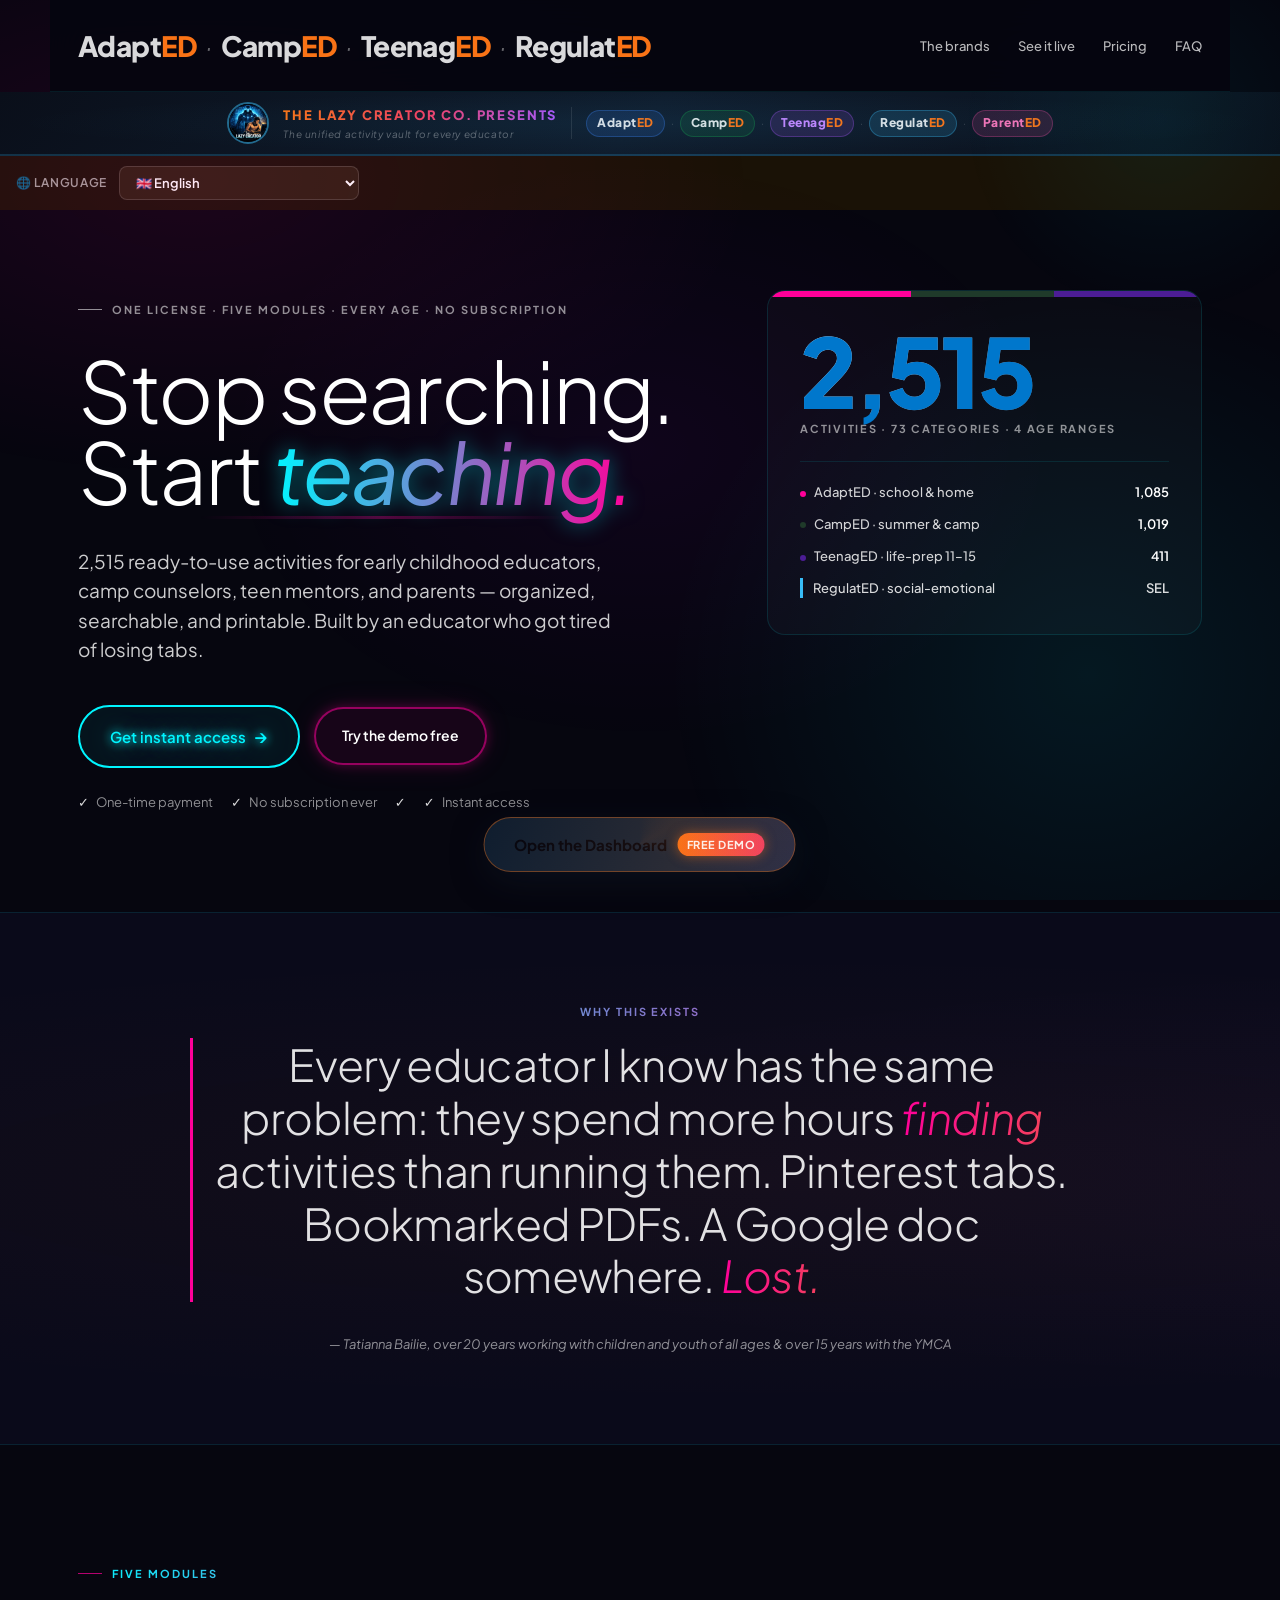
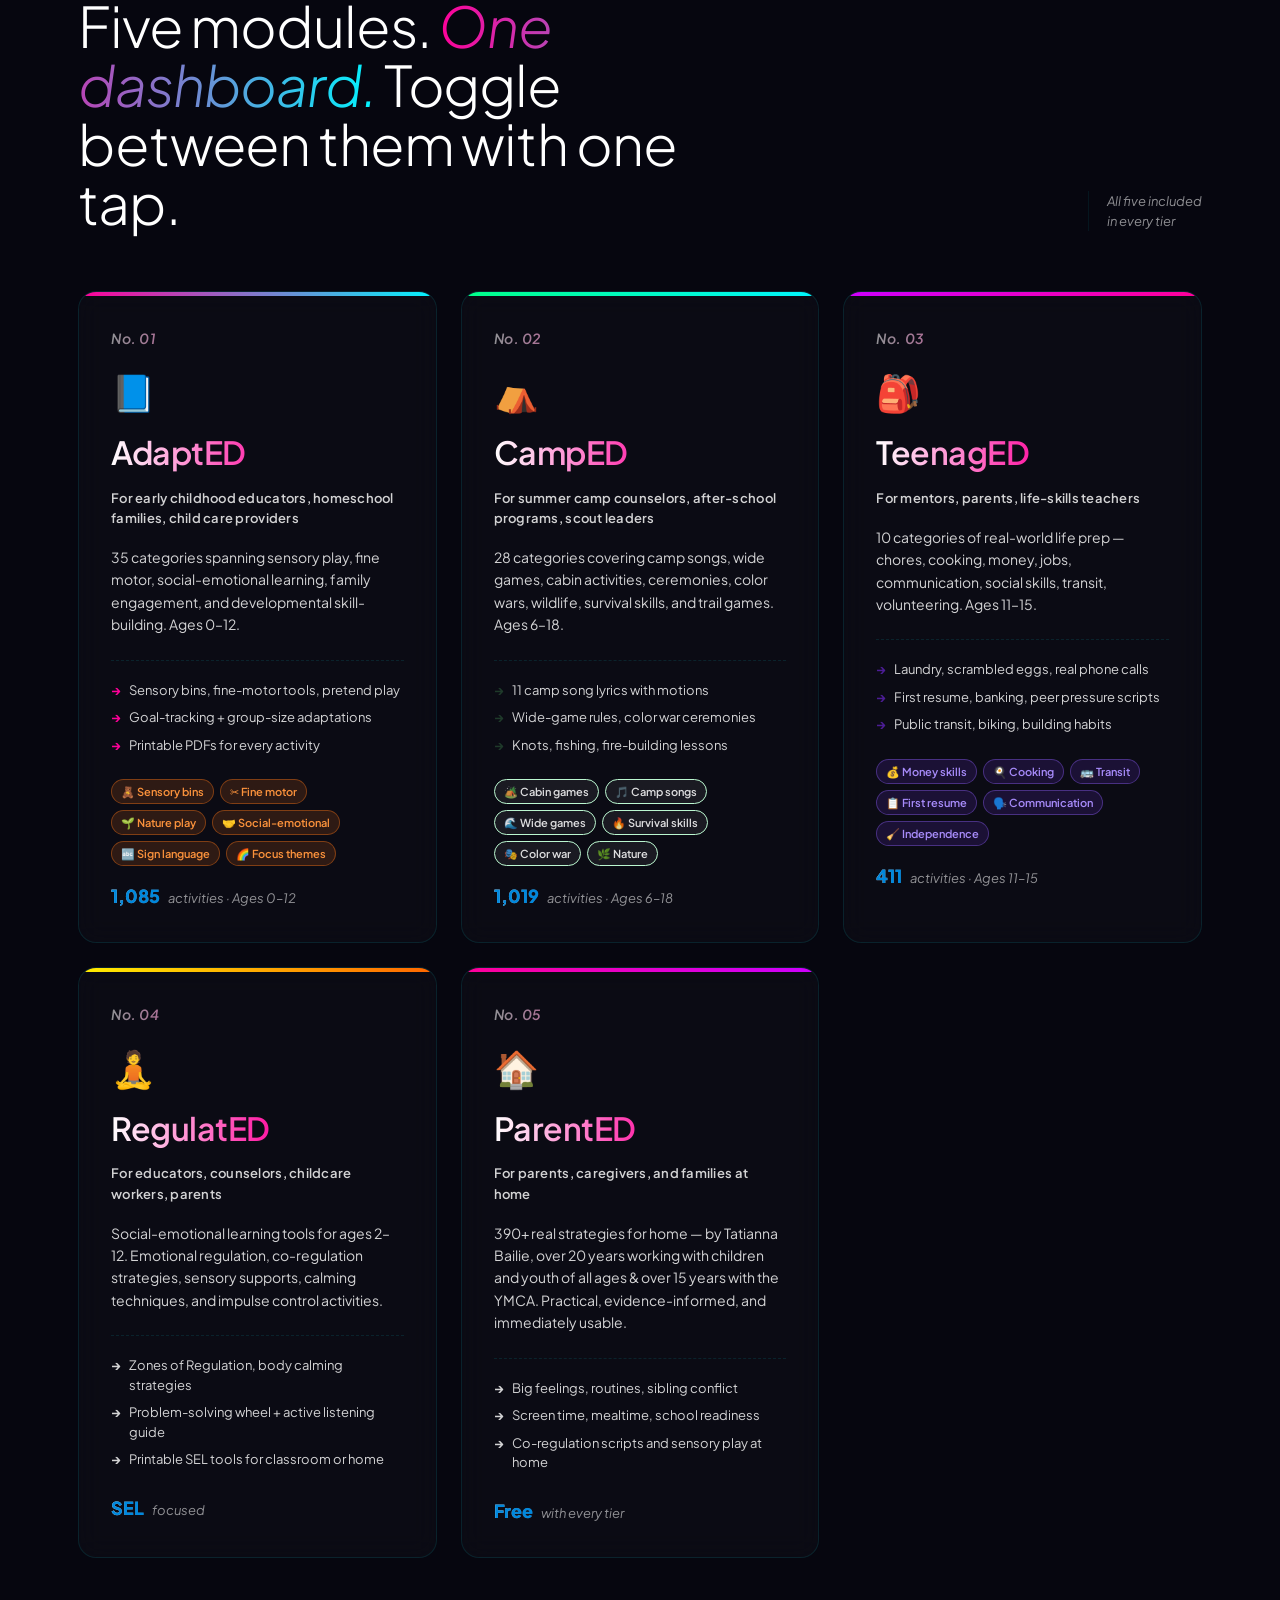
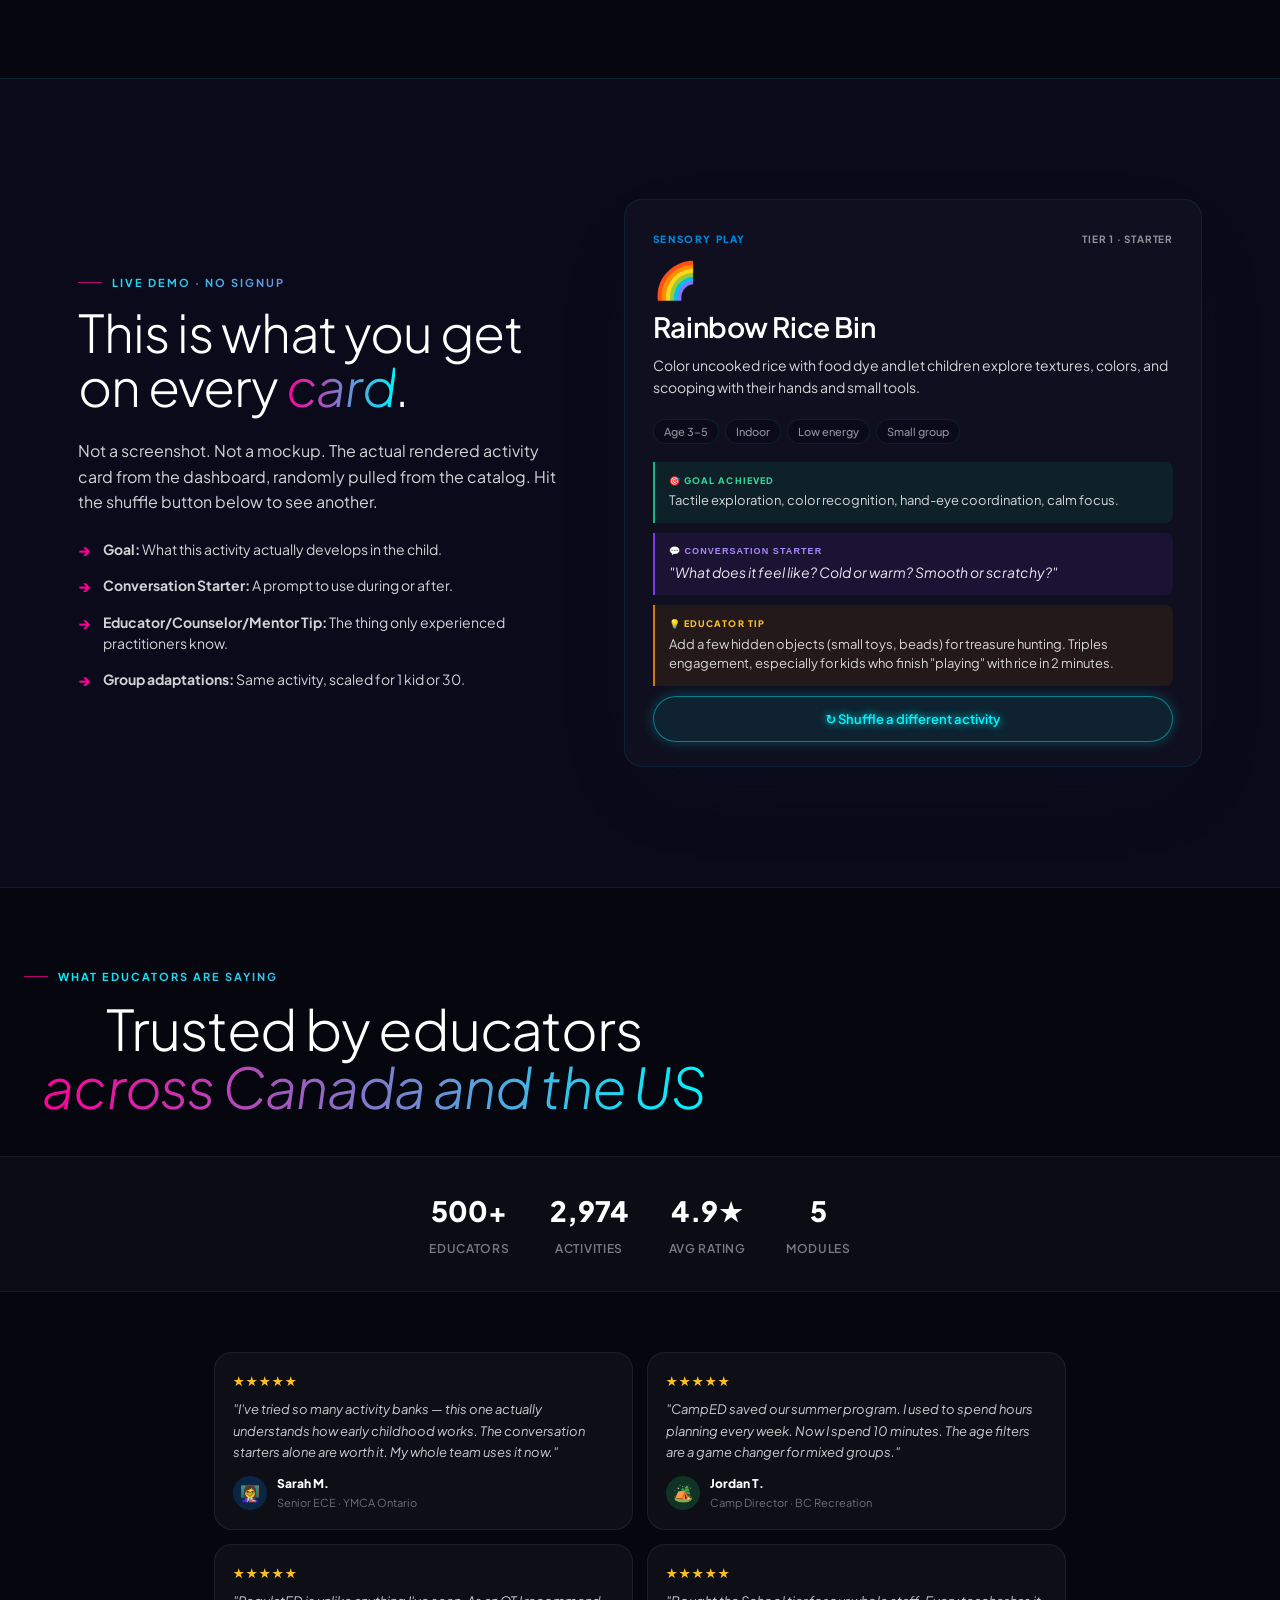
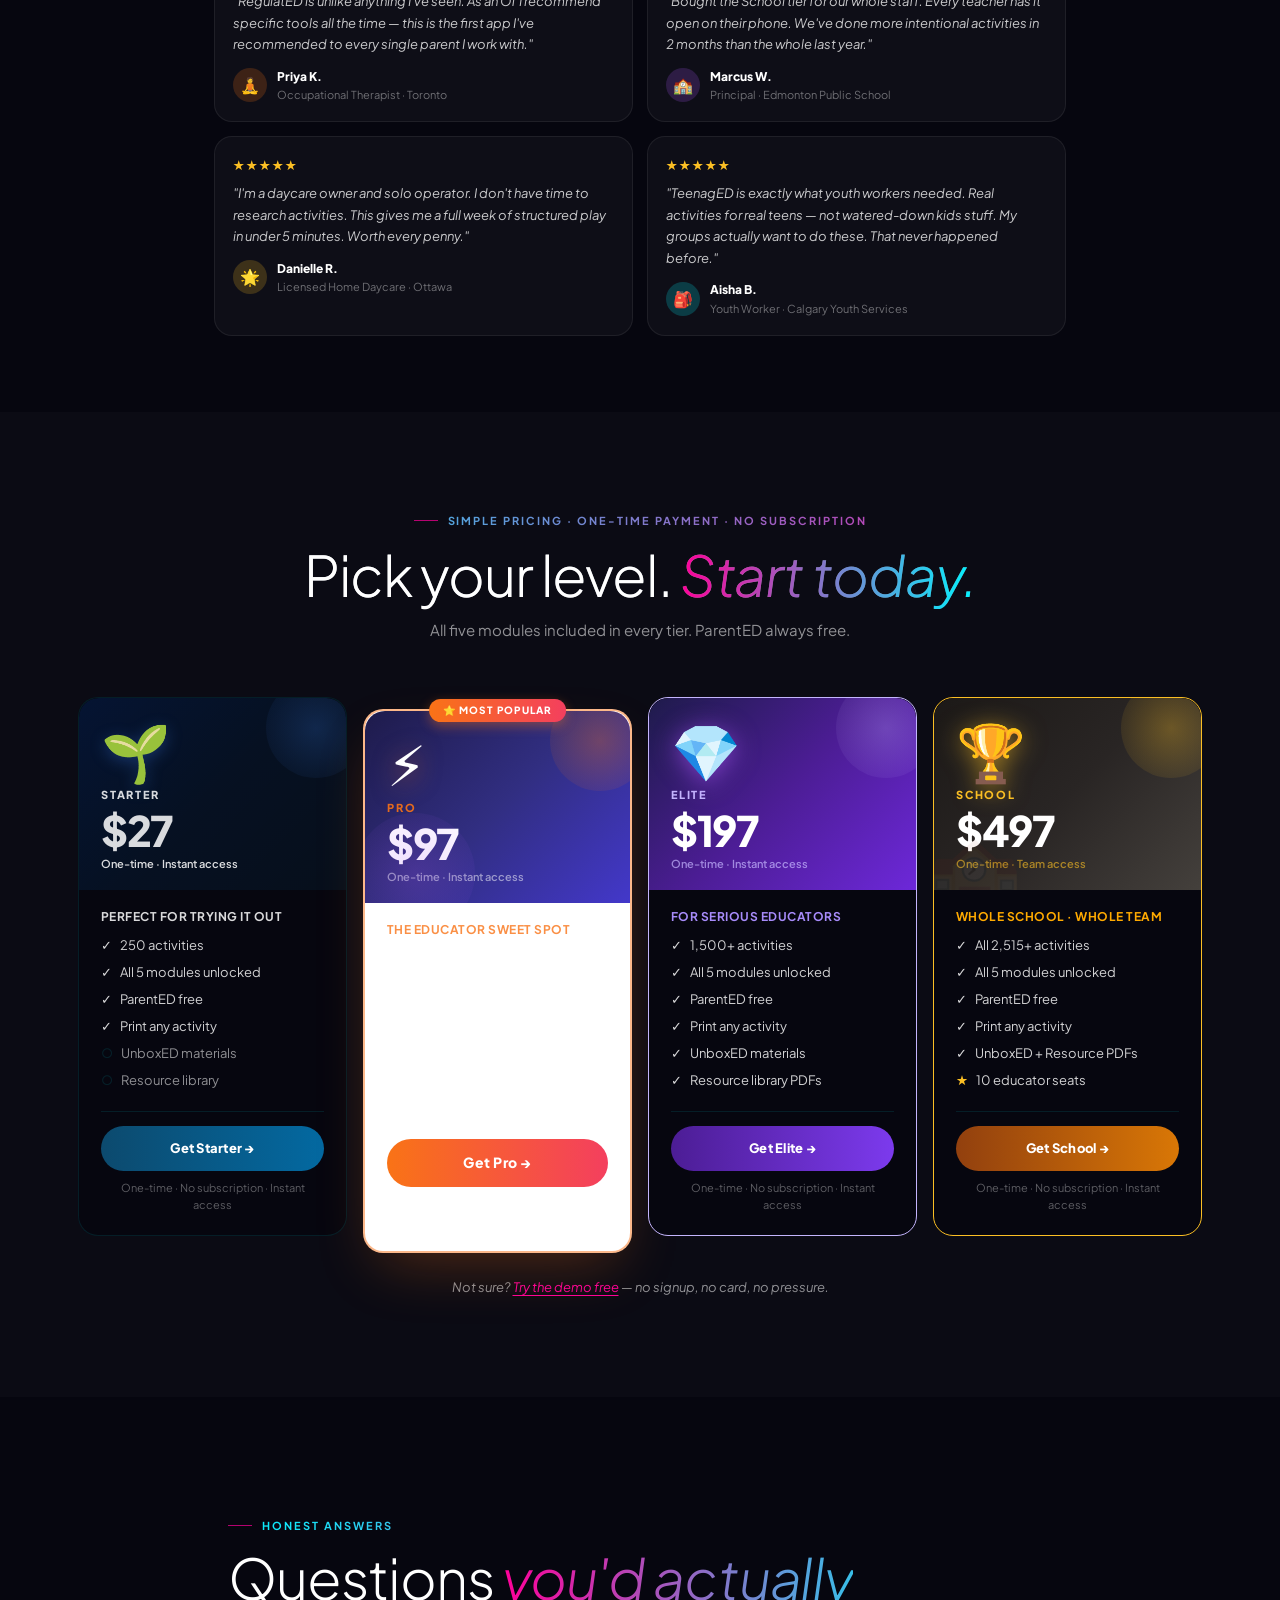
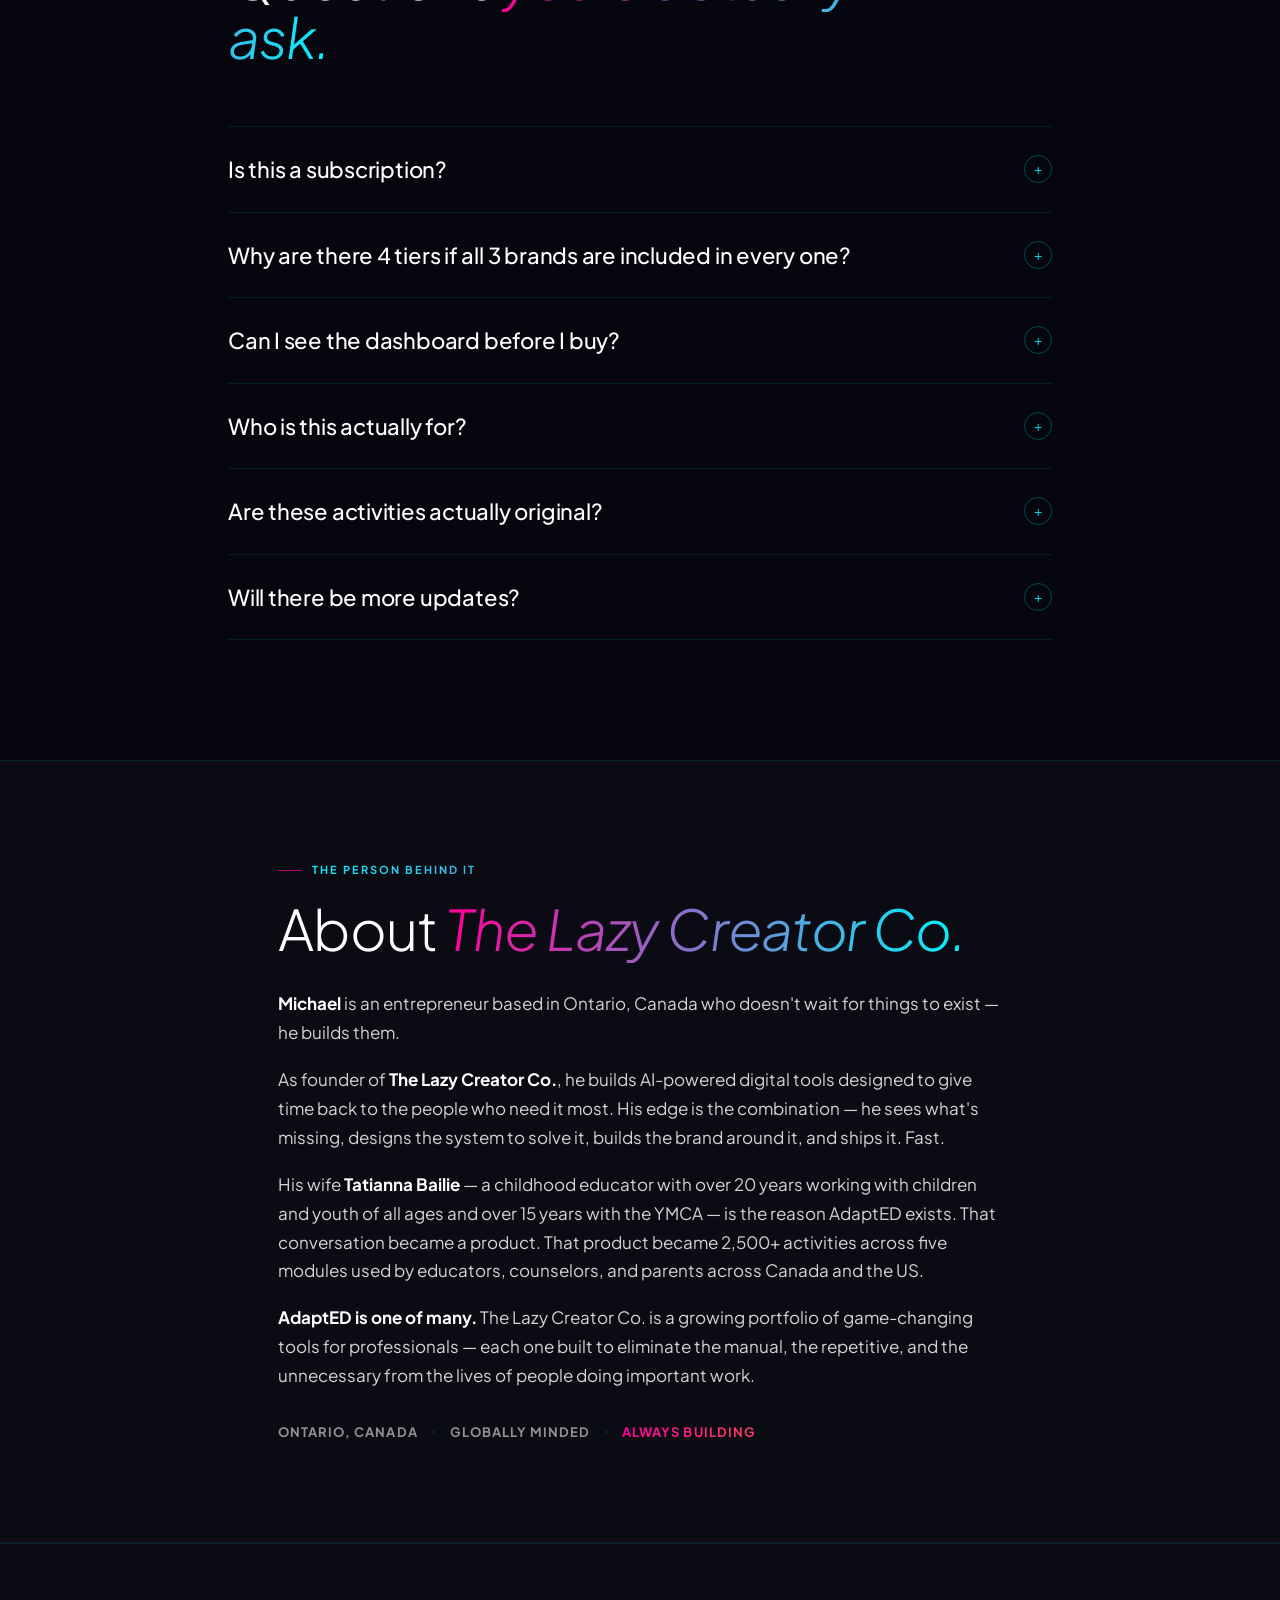
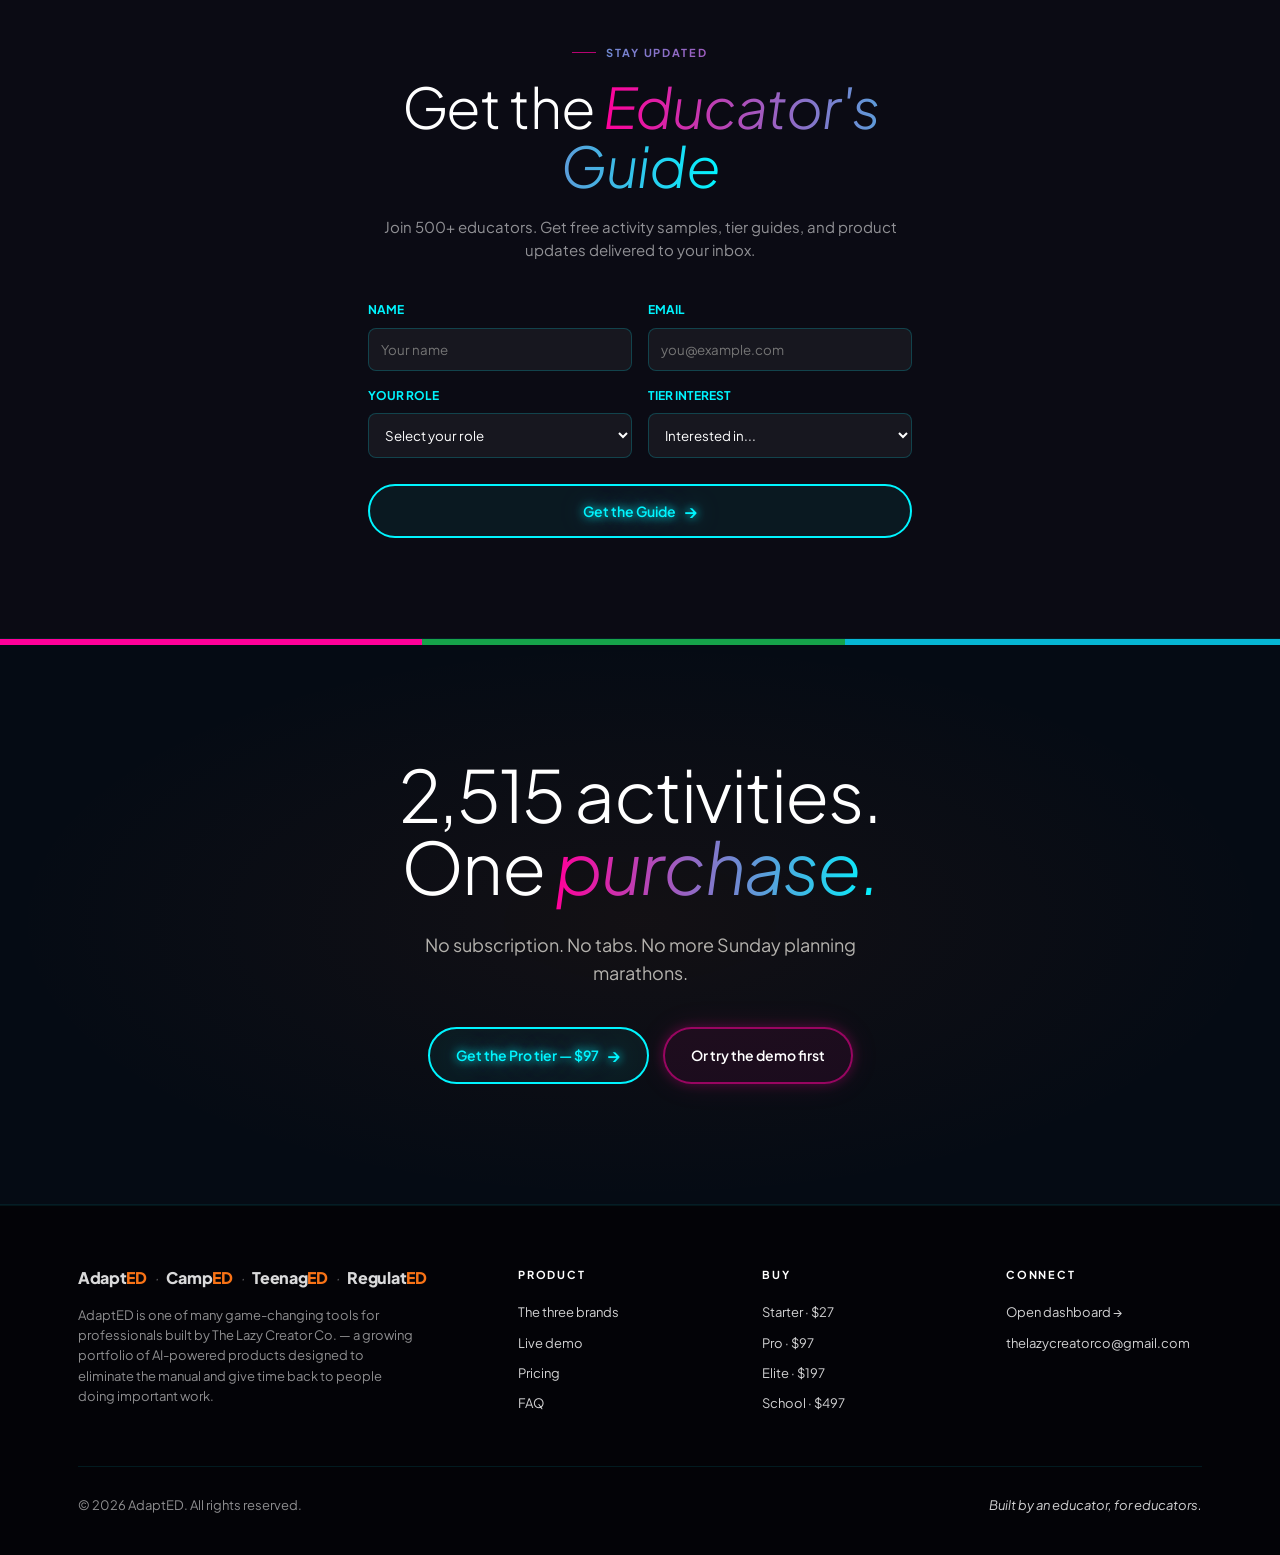
==== commit 1f5ce0d1: "Final Production Polish: Unified Communication & Email (GAS), Lane Separation UI, Clean URLs, and On" ====
--- a/index.html
+++ b/index.html
@@ -12,6 +12,7 @@
 <link rel="preconnect" href="https://fonts.googleapis.com">
 <link rel="preconnect" href="https://fonts.gstatic.com" crossorigin>
 <link href="https://fonts.googleapis.com/css2?family=Plus+Jakarta+Sans:ital,wght@0,400;0,500;0,600;0,700;0,800;1,400;1,700&display=swap" rel="stylesheet">
+<link rel="stylesheet" href="elite.css">
 
 <style>
 :root{
@@ -1746,7 +1747,7 @@
           <span class="faq-q-text">Can I see the dashboard before I buy?</span>
           <span class="faq-q-icon">+</span>
         </summary>
-        <p class="faq-a">Yes. The <a href="/app" style="color:var(--a);text-decoration:underline;text-underline-offset:3px">live dashboard</a> has a one-click demo button for each tier — no signup, no card. Click around, switch brands, open activity cards, see exactly what you're paying for. The activity card on this page is the real component, randomly pulled from the catalog.</p>
+        <p class="faq-a">Yes. The <a href="/app?demo=starter" style="color:var(--a);text-decoration:underline;text-underline-offset:3px">live dashboard</a> has a one-click demo button for each tier — no signup, no card. Click around, switch brands, open activity cards, see exactly what you're paying for. The activity card on this page is the real component, randomly pulled from the catalog.</p>
       </details>
 
       <details class="faq-item">
@@ -1897,7 +1898,7 @@
       </div>
       <div class="footer-col">
         <h5>Connect</h5>
-        <a href="/app">Open dashboard →</a>
+        <a href="/app?demo=starter">Open dashboard →</a>
         <a data-contact href="mailto:thelazycreatorco@gmail.com">thelazycreatorco@gmail.com</a>
       </div>
     </div>
@@ -1918,11 +1919,11 @@
 const GUMROAD_BASE = 'https://tatianna.gumroad.com/l'; // ← replace with YOUR Gumroad username
 const SLUGS = {
   starter: 'PASTE_STARTER_SLUG',   // ← e.g. 'abc123'
-  pro:     'PASTE_PRO_SLUG',
-  elite:   'PASTE_ELITE_SLUG',
-  school:  'PASTE_SCHOOL_SLUG',
+  pro:     'kbylil',
+  elite:   'zhmhbv',
+  school:  'muyuj',
 };
-const CONTACT_EMAIL = 'PASTE_YOUR_EMAIL_HERE'; // ← e.g. 'tatianna@adapted.com'
+const CONTACT_EMAIL = 'thelazycreatorco@gmail.com'; // ← e.g. 'tatianna@adapted.com'
 /* ════════════════════════════════════════════════════════════ */
 
 
@@ -2129,7 +2130,7 @@
 </script>
 
 <!-- Floating dashboard button -->
-<a href="/app" class="float-dashboard">
+<a href="/app?demo=starter" class="float-dashboard">
   Open the Dashboard <span class="fd-pill">Free demo</span>
 </a>
 
--- a/elite.css
+++ b/elite.css
@@ -0,0 +1,445 @@
+/* ══════════════════════════════════════════════════════════════
+   adaptED × CampED — Elite Visual Elevation
+   Premium aesthetic refinements, smooth transitions, 
+   and polished micro-interactions.
+   ══════════════════════════════════════════════════════════════ */
+
+/* ── SMOOTH SCROLL ── */
+html{scroll-behavior:smooth}
+
+/* ── PREMIUM SCROLLBAR ── */
+::-webkit-scrollbar{width:6px;height:6px}
+::-webkit-scrollbar-track{background:transparent}
+::-webkit-scrollbar-thumb{background:rgba(255,255,255,0.1);border-radius:100px}
+::-webkit-scrollbar-thumb:hover{background:rgba(255,255,255,0.2)}
+html[data-theme="light"] ::-webkit-scrollbar-thumb{background:rgba(0,0,0,0.12)}
+html[data-theme="light"] ::-webkit-scrollbar-thumb:hover{background:rgba(0,0,0,0.2)}
+
+/* ── BUTTERY TRANSITION PRESETS ── */
+:root{
+  --elite-bounce: cubic-bezier(0.34, 1.56, 0.64, 1);
+  --elite-smooth: cubic-bezier(0.4, 0, 0.2, 1);
+  --elite-spring: cubic-bezier(0.34, 1.3, 0.2, 1);
+  --elite-glass: rgba(255,255,255,0.04);
+  --elite-glass-border: rgba(255,255,255,0.08);
+  --elite-glow: 0 8px 32px rgba(0,0,0,0.3);
+}
+
+/* ══════════════════════════════════════════════════════
+   LANDING PAGE (index.html) ENHANCEMENTS
+   ══════════════════════════════════════════════════════ */
+
+/* Premium hero glow effect */
+.hero-title{
+  position:relative;
+}
+.hero-title::after{
+  content:'';
+  position:absolute;
+  bottom:-8px;left:0;right:0;
+  height:3px;
+  background:linear-gradient(90deg,transparent,var(--a),transparent);
+  border-radius:100px;
+  opacity:0.3;
+  width:60%;
+  margin:0 auto;
+}
+
+/* Brand cards — premium glass */
+.brand-card{
+  background:rgba(255,255,255,0.03) !important;
+  backdrop-filter:blur(12px) !important;
+  -webkit-backdrop-filter:blur(12px) !important;
+  border:1px solid rgba(255,255,255,0.06) !important;
+  transition:all 0.4s var(--elite-bounce) !important;
+}
+.brand-card:hover{
+  transform:translateY(-8px) scale(1.02) !important;
+  border-color:rgba(232,96,26,0.2) !important;
+  box-shadow:0 24px 60px -12px rgba(232,96,26,0.2),
+             0 0 0 1px rgba(232,96,26,0.05) !important;
+}
+
+/* Pricing cards — refined depth */
+#pricing [style*="border-radius:20px"]{
+  transition:transform 0.35s var(--elite-bounce), 
+              box-shadow 0.35s var(--elite-smooth),
+              border-color 0.25s var(--elite-smooth) !important;
+}
+#pricing [style*="border-radius:20px"]:hover{
+  transform:translateY(-8px) scale(1.01) !important;
+}
+#pricing [style*="background:var(--ink)"]{
+  transform:translateY(-4px) !important;
+}
+#pricing [style*="background:var(--ink)"]:hover{
+  transform:translateY(-10px) scale(1.02) !important;
+  box-shadow:0 32px 80px -16px rgba(232,96,26,0.25) !important;
+}
+
+/* CTA buttons — refined interaction */
+.btn-primary, .nav-cta{
+  transition:transform 0.3s var(--elite-bounce),
+              box-shadow 0.3s var(--elite-smooth) !important;
+}
+.btn-primary:hover, .nav-cta:hover{
+  transform:translateY(-2px) scale(1.02) !important;
+  box-shadow:0 12px 40px -8px rgba(232,96,26,0.35) !important;
+}
+.btn-primary:active, .nav-cta:active{
+  transform:translateY(0) scale(0.97) !important;
+}
+
+/* Nav — refined glass */
+nav{
+  backdrop-filter:blur(20px) !important;
+  -webkit-backdrop-filter:blur(20px) !important;
+}
+
+/* Demo activity card — refined motion */
+.activity-card{
+  animation:borderPulse 4s ease infinite;
+  transition:transform 0.35s var(--elite-bounce),
+              box-shadow 0.35s var(--elite-smooth) !important;
+}
+.activity-card:hover{
+  transform:translateY(-4px) scale(1.01) !important;
+}
+
+/* Feature cards staggered entrance */
+.feature{
+  transition:all 0.4s var(--elite-smooth);
+}
+.feature:hover{
+  transform:translateY(-4px);
+}
+
+/* Google Translate bar — better styling */
+#google_translate_element{
+  opacity:0.85;
+  transition:opacity 0.3s;
+}
+#google_translate_element:hover{
+  opacity:1;
+}
+
+/* ══════════════════════════════════════════════════════
+   DASHBOARD (app.html) ENHANCEMENTS
+   ══════════════════════════════════════════════════════ */
+
+/* Header — deeper glass */
+.hdr, #header{
+  backdrop-filter:blur(20px) !important;
+  -webkit-backdrop-filter:blur(20px) !important;
+  border-bottom:1px solid rgba(255,255,255,0.06) !important;
+  transition:background 0.4s var(--elite-smooth) !important;
+}
+
+/* Brand toggle — refinement */
+.toggle{
+  box-shadow:0 6px 20px -6px rgba(0,0,0,0.2) !important;
+  transition:box-shadow 0.3s var(--elite-smooth);
+}
+.toggle:hover{
+  box-shadow:0 8px 28px -6px rgba(0,0,0,0.3) !important;
+}
+.toggle::before{
+  transition:transform 0.4s var(--elite-bounce) !important;
+}
+.toggle button{
+  transition:color 0.35s var(--elite-smooth), 
+              transform 0.2s var(--elite-bounce) !important;
+}
+.toggle button:active{
+  transform:scale(0.93);
+}
+
+/* Bottom bar — premium glass */
+.bottom-bar{
+  backdrop-filter:blur(20px) !important;
+  -webkit-backdrop-filter:blur(20px) !important;
+  border-top:1px solid rgba(255,255,255,0.06) !important;
+  padding:8px 6px !important;
+  transition:background 0.4s var(--elite-smooth) !important;
+}
+
+/* Bottom nav buttons */
+.bb-btn{
+  transition:transform 0.25s var(--elite-bounce),
+              color 0.2s var(--elite-smooth) !important;
+  position:relative;
+}
+.bb-btn:hover{
+  transform:translateY(-2px);
+}
+.bb-btn:active{
+  transform:translateY(1px) scale(0.95);
+}
+.bb-btn.active::after{
+  content:'';
+  position:absolute;
+  bottom:-2px;left:50%;
+  transform:translateX(-50%);
+  width:20px;height:2px;
+  background:var(--accent);
+  border-radius:100px;
+  animation:bbActiveIn 0.3s var(--elite-bounce);
+}
+@keyframes bbActiveIn{
+  from{width:0;opacity:0}
+  to{width:20px;opacity:1}
+}
+
+/* Activity cards — elite glass + motion */
+.card{
+  background:rgba(10,12,28,0.6) !important;
+  backdrop-filter:blur(12px) !important;
+  -webkit-backdrop-filter:blur(12px) !important;
+  border:1px solid rgba(255,255,255,0.06) !important;
+  transition:transform 0.35s var(--elite-bounce),
+              box-shadow 0.4s var(--elite-smooth),
+              border-color 0.3s var(--elite-smooth) !important;
+  will-change:transform;
+}
+.card:hover{
+  transform:translateY(-6px) scale(1.02) !important;
+  box-shadow:0 20px 48px -12px rgba(0,0,0,0.5),
+             0 0 0 1px rgba(255,255,255,0.05) !important;
+  border-color:rgba(255,255,255,0.12) !important;
+}
+.card:active{
+  transform:translateY(2px) scale(0.97) !important;
+}
+
+/* Light mode card refinement */
+html[data-theme="light"] .card{
+  background:rgba(255,255,255,0.7) !important;
+  backdrop-filter:blur(12px) !important;
+  border-color:rgba(0,0,0,0.06) !important;
+}
+html[data-theme="light"] .card:hover{
+  box-shadow:0 16px 40px -12px rgba(0,0,0,0.12) !important;
+  border-color:rgba(0,0,0,0.12) !important;
+}
+
+/* Filter chips — better feel */
+.chip{
+  transition:all 0.25s var(--elite-bounce) !important;
+}
+.chip:hover:not(.active){
+  transform:translateY(-1px);
+  box-shadow:0 4px 12px -4px rgba(0,0,0,0.15);
+}
+.chip:active{
+  transform:scale(0.95);
+}
+
+/* Tier filter cards — premium touch */
+.tier-card{
+  transition:all 0.3s var(--elite-bounce) !important;
+}
+.tier-card:hover:not(.active){
+  transform:translateY(-2px);
+  box-shadow:0 6px 16px -6px rgba(0,0,0,0.2);
+}
+.tier-card:active{
+  transform:scale(0.95);
+}
+
+/* Search field — refinement */
+.search input{
+  transition:border-color 0.25s var(--elite-smooth),
+              box-shadow 0.25s var(--elite-smooth) !important;
+}
+.search input:focus{
+  box-shadow:0 0 0 3px rgba(232,96,26,0.15) !important;
+}
+
+/* Stats — smooth presence */
+.stat{
+  transition:all 0.3s var(--elite-bounce) !important;
+}
+.stat:hover{
+  transform:translateY(-2px);
+  box-shadow:0 6px 20px -6px rgba(0,0,0,0.12);
+}
+
+/* Premium mood bar */
+#moodBar{
+  transition:background 0.4s var(--elite-smooth) !important;
+}
+.mood-bar-opt{
+  transition:all 0.3s var(--elite-bounce) !important;
+}
+.mood-bar-opt:hover{
+  transform:translateY(-2px) !important;
+  box-shadow:0 6px 16px -6px rgba(0,0,0,0.2);
+}
+
+/* AI Chat — refined */
+#aiChatPanel{
+  transition:transform 0.4s var(--elite-bounce) !important;
+}
+.ai-msg{
+  animation:msgIn 0.3s var(--elite-bounce) !important;
+}
+@keyframes msgIn{
+  from{opacity:0;transform:translateY(8px) scale(0.97)}
+  to{opacity:1;transform:translateY(0) scale(1)}
+}
+
+/* Hover card glow inside modals */
+.modal [style*="border-radius"]{
+  transition:all 0.25s var(--elite-smooth);
+}
+.modal [style*="border-radius"]:hover{
+  transform:translateY(-2px);
+}
+
+/* Supply planner refined */
+.sp-mode-card{
+  transition:all 0.35s var(--elite-bounce) !important;
+}
+.sp-mode-card:active{
+  transform:scale(0.96) !important;
+}
+.sp-chip{
+  transition:all 0.25s var(--elite-bounce) !important;
+}
+.sp-chip:active:not(.sel){
+  transform:scale(0.95);
+}
+
+/* ══════════════════════════════════════════════════════
+   RESPONSIVE ENHANCEMENTS
+   ══════════════════════════════════════════════════════ */
+
+/* Premium responsive typography */
+@media(max-width:480px){
+  .brand{font-size:15px !important}
+  .brand-sub{font-size:7px !important}
+  .stat-n{font-size:15px !important}
+  .stat-l{font-size:8px !important}
+  .card{padding:12px !important;min-height:150px !important}
+  .grid{gap:10px !important;padding:0 12px 100px !important}
+  .search input{font-size:12px !important;padding:10px 12px 10px 36px !important}
+  .chip{padding:6px 10px !important;font-size:10px !important}
+  .tier-card{padding:6px 10px !important;min-width:56px !important}
+  .tier-card .em{font-size:14px !important}
+  .tier-card .lbl{font-size:8px !important}
+}
+
+/* Tablet refinement */
+@media(min-width:481px) and (max-width:767px){
+  .grid{gap:11px !important}
+  .card{min-height:165px !important}
+}
+
+/* Desktop — wider cards */
+@media(min-width:1200px){
+  .grid{grid-template-columns:repeat(4,1fr) !important;gap:14px !important;padding:0 24px 100px !important}
+  .card{padding:16px !important;min-height:200px !important}
+}
+
+/* Large desktop */
+@media(min-width:1600px){
+  .grid{grid-template-columns:repeat(5,1fr) !important;max-width:1800px !important;margin:0 auto !important}
+}
+
+/* ══════════════════════════════════════════════════════
+   PREMIUM KEYFRAME ANIMATIONS
+   ══════════════════════════════════════════════════════ */
+
+/* Smooth reveal animation */
+@keyframes eliteReveal{
+  from{opacity:0;transform:translateY(20px) scale(0.98)}
+  to{opacity:1;transform:translateY(0) scale(1)}
+}
+.elite-reveal{
+  animation:eliteReveal 0.6s var(--elite-bounce) both;
+}
+.elite-reveal-d1{animation-delay:0.05s}
+.elite-reveal-d2{animation-delay:0.1s}
+.elite-reveal-d3{animation-delay:0.15s}
+.elite-reveal-d4{animation-delay:0.2s}
+
+/* Shimmer loading skeleton */
+@keyframes eliteShimmer{
+  0%{background-position:-200% 0}
+  100%{background-position:200% 0}
+}
+.elite-skeleton{
+  background:linear-gradient(90deg, rgba(255,255,255,0.03) 25%, rgba(255,255,255,0.08) 50%, rgba(255,255,255,0.03) 75%);
+  background-size:200% 100%;
+  animation:eliteShimmer 1.5s ease infinite;
+  border-radius:8px;
+}
+
+/* Smooth page fade-in */
+#app{
+  animation:eliteReveal 0.5s var(--elite-bounce);
+}
+
+/* ══════════════════════════════════════════════════════
+   INDEX PAGE SPECIFIC ENHANCEMENTS
+   ══════════════════════════════════════════════════════ */
+
+/* Section spacing refinements */
+section{
+  transition:opacity 0.5s var(--elite-smooth);
+}
+
+/* Problem section glass */
+.problem{
+  backdrop-filter:blur(4px);
+}
+
+/* Testimonial / quote cards */
+blockquote, .testimonial, [class*="quote"]{
+  transition:all 0.3s var(--elite-smooth);
+  border-left:3px solid var(--a);
+}
+blockquote:hover, [class*="quote"]:hover{
+  transform:translateX(4px);
+}
+
+/* Footer links refined */
+footer a{
+  transition:all 0.25s var(--elite-smooth);
+  position:relative;
+}
+footer a::after{
+  content:'';
+  position:absolute;
+  bottom:-2px;left:0;
+  width:0;height:1px;
+  background:var(--a);
+  transition:width 0.3s var(--elite-smooth);
+}
+footer a:hover::after{
+  width:100%;
+}
+
+/* FAQ items smooth open/close */
+.faq-q{
+  transition:all 0.3s var(--elite-smooth);
+}
+.faq-q:hover{
+  padding-left:4px;
+}
+.faq-a{
+  transition:max-height 0.4s var(--elite-bounce),
+              opacity 0.3s var(--elite-smooth);
+}
+
+/* ══════════════════════════════════════════════════════
+   ACCESSIBILITY / REDUCED MOTION
+   ══════════════════════════════════════════════════════ */
+@media(prefers-reduced-motion:reduce){
+  *,*::before,*::after{
+    animation-duration:0.01ms !important;
+    animation-iteration-count:1 !important;
+    transition-duration:0.01ms !important;
+  }
+  html{scroll-behavior:auto}
+}
